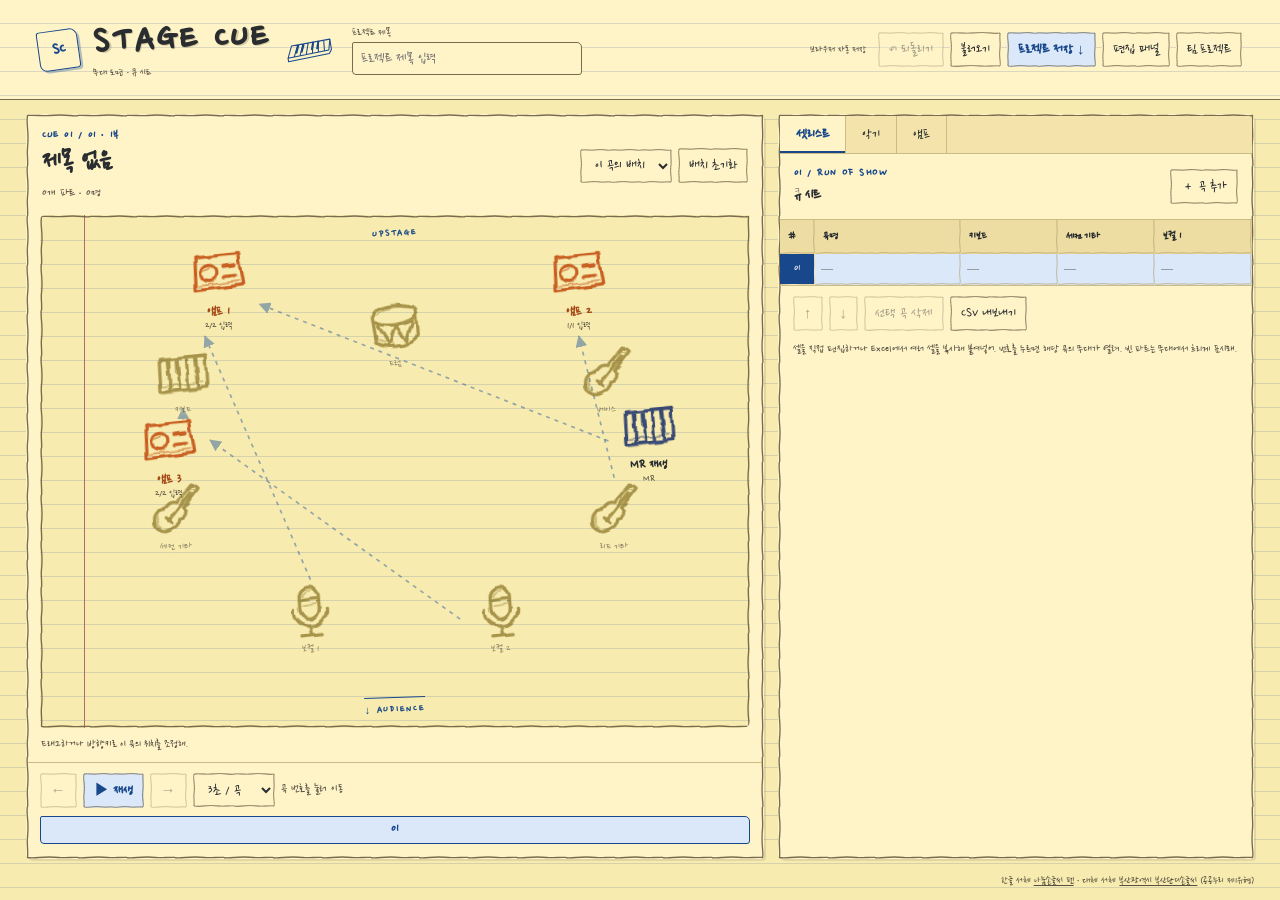
==== stage-cue/index.html @ 95360ff8 "Publish Stage Cue team editor" ====
<!doctype html>
<html lang="ko"><meta charset="utf-8"><meta name="viewport" content="width=device-width,initial-scale=1"><title>Stage Cue — 밴드 무대 플래너</title>
<link rel="stylesheet" href="https://fonts.googleapis.com/css2?family=Nanum+Pen+Script&amp;display=swap">
<style>
@font-face{
 font-family:"BusanDandiHandwriting";
 src:url("https://cdn.jsdelivr.net/gh/Project-Noonnu/2610132210@font-342/font-342/%EB%B6%80%EC%82%B0%EB%8B%A8%EB%94%94%EC%86%90%EA%B8%80%EC%94%A8.woff2") format("woff2");
 font-weight:400;
 font-display:swap;
 unicode-range:U+1100-11FF,U+3130-318F,U+A960-A97F,U+AC00-D7FF,U+FFA0-FFDC;
}
:root{
 color-scheme:light;
 --paper:#f8ebaf;--panel:#fff3c8;--ink:#292d30;--muted:#555142;
 --rule:#c9bc86;--pencil:#786c4e;--signal:#18488b;--wash:#dbe8f9;
 --margin:#b66c65;--wire:#285b9e;
 --hand:"Ink Free","Segoe Print","Nanum Pen Script","BusanDandiHandwriting","Gungsuh","궁서",cursive;
 --ruled:repeating-linear-gradient(transparent 0 23px,#617b9b3b 23px 24px);
}
*{box-sizing:border-box}
body{margin:0;background:var(--ruled),var(--paper);color:var(--ink);font:15px/1.4 var(--hand)}
button,input,select{font:inherit;color:inherit}
button,select{cursor:pointer;border:1px solid var(--pencil);border-radius:2px 5px 3px 4px;background:var(--panel);padding:6px 10px;min-height:34px}
button:hover,select:hover{border-color:var(--signal);background:var(--wash)}
button:focus-visible,input:focus-visible,select:focus-visible{outline:2px solid var(--signal);outline-offset:-2px}
button:disabled{opacity:.4;cursor:default}
small,.muted{color:var(--muted)}
h1,h2,p{margin:0}
header{display:flex;justify-content:space-between;align-items:center;gap:14px;flex-wrap:wrap;padding:19px clamp(12px,3vw,42px);background:var(--ruled),var(--panel);border-bottom:1px solid var(--pencil)}
.header-title{display:flex;align-items:center;flex-wrap:wrap;gap:10px 18px}
.brand{display:flex;align-items:center;gap:14px}
.project-title{display:grid;gap:2px;max-width:100%;font-size:11px;color:var(--muted)}
.project-title input{width:min(230px,78vw);padding:5px 8px;border:1px solid var(--pencil);border-radius:2px 5px 3px 4px;background:var(--panel);color:var(--ink);font-size:15px}
.logo{display:grid;place-items:center;width:41px;height:40px;color:var(--signal);font:700 18px var(--hand);border:1px solid currentColor;border-radius:3px 8px 4px 7px;box-shadow:2px 2px 0 #245ba358;transform:rotate(-8deg)}
.brand strong{
 display:block;font:700 clamp(24px,3.2vw,42px)/1.05 var(--hand);letter-spacing:.07em;
 color:var(--ink);text-shadow:1px 1px #786c4e4d;transform:rotate(-2deg);
}
.brand:after{
 content:'';width:49px;height:23px;flex:none;transform:rotate(-9deg);
 background:no-repeat center / contain url("data:image/svg+xml,%3Csvg xmlns='http://www.w3.org/2000/svg' viewBox='0 0 55 26'%3E%3Cpath d='M2 19L49 17 52 5 8 6Z M2 19v4l47-2 3-4V5 M9 19L15 6 M16 18L21 6 M23 18L27 6 M30 18L33 5 M37 17L39 5 M44 17L45 5' fill='none' stroke='%2318488b' stroke-width='1.2' stroke-linejoin='round'/%3E%3Cpath d='m16 6-4 9m10-9-4 9m15-10-3 9m9-9-3 9' stroke='%2318488b' stroke-width='2.2'/%3E%3C/svg%3E");
}
.brand small{display:block;margin-top:3px;font-size:11px}
.tools,.sheetfoot{display:flex;align-items:center;gap:6px;flex-wrap:wrap}
#save{font-size:11px;margin-right:6px}
#exportProject,.accent{background:var(--wash);border-color:var(--signal);color:var(--signal);font-weight:700}
#exportProject:hover,.accent:hover{background:#cbdff7}
.shell{display:grid;grid-template-columns:minmax(0,1.55fr) minmax(340px,1fr);gap:14px;margin:auto;max-width:1800px;padding:14px clamp(10px,2vw,28px)}
.shell.wide{grid-template-columns:minmax(0,1fr)}
.panel{background:var(--panel);border:1px solid var(--pencil);border-radius:3px 6px 4px 5px;box-shadow:2px 2px 0 #39313d1c;min-width:0;overflow:hidden}
.head{display:flex;align-items:center;justify-content:space-between;gap:8px;flex-wrap:wrap;padding:12px 14px}
.eyebrow{font:700 12px var(--hand);letter-spacing:.12em;color:var(--signal)}
h1{font-size:clamp(19px,2.1vw,29px);line-height:1.2;margin:3px 0;overflow-wrap:anywhere}
h2{font-size:16px;margin-top:3px}
.stage{
 height:clamp(390px,57vh,680px);position:relative;margin:0 12px;
 border:1px solid var(--pencil);border-radius:5px 3px 7px 4px;overflow:hidden;
 background:linear-gradient(90deg,transparent 0 6%,var(--margin) 6% calc(6% + 1px),transparent calc(6% + 1px)),var(--ruled),var(--paper);
}
.stage:before,.stage:after{position:absolute;left:50%;transform:translateX(-50%) rotate(-2deg);font:700 11px var(--hand);letter-spacing:.16em;color:var(--signal);pointer-events:none}
.stage:before{content:'UPSTAGE';top:10px}
.stage:after{content:'↓  AUDIENCE';bottom:9px;padding-top:5px;border-top:1px solid var(--signal)}
.station{position:absolute;transform:translate(-50%,-50%);touch-action:none;cursor:grab;display:flex;flex-direction:column;align-items:center;justify-content:center;gap:3px;text-align:center;width:82px;min-height:96px;background:transparent;color:var(--ink);border:0;padding:3px;text-shadow:0 0 4px var(--paper),0 0 3px var(--paper)}
.station:hover{background:transparent;color:var(--signal)}.station:focus-visible{outline:2px dashed var(--role);outline-offset:1px}
.station.instrument{min-height:0}
.name-slip{
 background:#fffef9;color:var(--person,var(--ink));font-weight:700;line-height:1.15;
 min-height:26px;padding:6px 11px;max-width:112px;overflow-wrap:anywhere;
 border:2px solid transparent;
 border-image:url("data:image/svg+xml,%3Csvg xmlns='http://www.w3.org/2000/svg' width='80' height='48' viewBox='0 0 80 48'%3E%3Cpath d='M3 4 Q12 2 20 4 T38 3 Q48 5 57 3 T77 5 Q75 13 77 21 T76 33 Q78 39 75 44 Q63 42 53 44 T34 43 Q25 45 16 43 T3 44 Q5 35 3 27 T4 15 Q2 9 3 4Z' fill='%23fffef9' stroke='%2382765c' stroke-width='1.4'/%3E%3C/svg%3E") 8 / 2px round;
 filter:drop-shadow(1px 2px 1px #6f624b26);
}
.stage-name{position:absolute;z-index:2;transform:translate(-50%,-50%);touch-action:none;cursor:grab}
.stage-name:hover{background:#fff}
.waiting-names{position:absolute;z-index:3;top:24px;bottom:24px;left:calc(6% + 4px);display:flex;flex-direction:column;align-items:flex-start;justify-content:center;gap:4px;pointer-events:none}
.waiting-names .name-slip{opacity:1}
.station:active{cursor:grabbing;z-index:5}
.station.inactive{opacity:.62}
.station svg{color:var(--person,var(--role));fill:none;stroke:currentColor;stroke-width:1.35;stroke-linecap:round;stroke-linejoin:round;transform:rotate(-5deg)}
.station.instrument.unassigned{--role:#76600f}
.station.instrument.assigned{--role:var(--person)}
.station.amp{--role:#c76124}
.station.link-selected{outline:2px dashed #c76124;outline-offset:3px}
.station.amp .amp-title{color:#a64a18}
.station.amp .bt{color:#315f9d}
.station>svg{width:58px;height:58px;flex:none}
.station svg .pencil-mark{stroke-width:.72;opacity:.55}
.station b,.station small{display:block;overflow-wrap:anywhere}
.station b{font-size:14px;line-height:1.15;color:var(--person,var(--ink))}
.station small{font-size:11px;color:var(--muted);margin-top:0;line-height:1.1}
.station .amp-title{color:var(--signal)}
.station .bt{display:inline-block;width:13px;height:13px;color:var(--signal);vertical-align:middle;margin-left:3px;transform:none;filter:none}
.wires{position:absolute;inset:0;width:100%;height:100%;pointer-events:none}
.note{padding:8px 13px;color:var(--muted);font-size:12px;min-height:34px}
.transport{border-top:1px solid var(--rule);padding:10px 12px}
.transport .tools{margin-bottom:8px}
.rail{display:grid;grid-auto-flow:column;grid-auto-columns:minmax(31px,1fr);gap:2px;overflow:auto;padding-bottom:3px}
.rail button{padding:4px 2px;font:700 13px var(--hand);min-height:28px}
.rail .act2{border-top:2px solid var(--signal)}
.rail .current{background:var(--wash);border-color:var(--signal);color:var(--signal);font-weight:800}
.sidetabs{display:flex;background:#f4e4ab;border-bottom:1px solid var(--rule)}
.sidetabs button{border:0;border-right:1px solid var(--rule);border-radius:0;background:transparent;padding:8px 16px}
.sidetabs button[aria-pressed=true]{background:var(--panel);box-shadow:inset 0 -2px var(--signal);color:var(--signal);font-weight:700}
.sheet{overflow:auto;max-height:60vh;border-block:1px solid var(--rule)}
.sheet table{border-collapse:separate;border-spacing:0;min-width:100%;font-size:12px}
td,th{border-right:1px solid var(--rule);border-bottom:1px solid var(--rule);padding:0;background:var(--panel);white-space:nowrap}
tbody tr:nth-child(even) td{background:#faedbb}
th{position:sticky;top:0;z-index:2;padding:8px;background:#eddda2;text-align:left}
th:first-child,td:first-child{position:sticky;left:0;z-index:1}
th:first-child{z-index:3}
td:first-child button{border:0;border-radius:0;background:#efdfa6;width:34px;padding:5px;min-height:30px}
tbody tr.selected td{background:var(--wash)}
.selected td:first-child button{background:var(--signal);color:white}
td input{width:96px;background:transparent;border:0;padding:6px}
td input.performer{color:var(--person);font-weight:650}
td input::placeholder{color:#74746a}
td:nth-child(2) input{width:145px}
td:nth-last-child(2) input{width:180px}
td:last-child input{width:48px}
.sheetfoot{padding:10px 13px}
.sheethelp{padding:0 13px 12px;font-size:12px}
.amp-list{display:grid;max-height:65vh;overflow:auto;border-top:1px solid var(--rule)}
.amp-list>p{padding:12px}
.amp-editor{border-bottom:1px solid var(--rule);padding:11px 13px;display:grid;gap:8px}
.amp-fields{display:flex;gap:8px;flex-wrap:wrap;align-items:center}
.amp-fields label,.amp-ports label{display:flex;align-items:center;gap:5px;font-size:12px}
.amp-fields input:not([type=checkbox]){background:var(--panel);border:1px solid var(--rule);padding:5px;width:112px}
.amp-fields input[type=number]{width:52px}
.amp-ports{display:grid;grid-template-columns:repeat(auto-fit,minmax(136px,1fr));gap:6px}
.amp-ports select{min-width:0;flex:1;padding:4px}
.hide,[hidden]{display:none!important}
@media(max-width:850px){.shell{grid-template-columns:1fr}.stage{height:420px}.sheet{max-height:440px}}
@media(max-width:420px){.stage{margin:0 5px}.station{width:64px;min-height:78px;gap:2px;padding:2px}.station>svg{width:46px;height:46px}.station b{font-size:12px}.station small{font-size:10px}}
/* Ink outlines for the layout. Notebook rules are drawn by the paper background. */
:root{
 --sketch-frame:url("data:image/svg+xml,%3Csvg xmlns='http://www.w3.org/2000/svg' width='72' height='72' viewBox='0 0 72 72'%3E%3Cpath d='M2 2 C14 1 21 3 31 2 S48 1 57 2 S66 2.6 70 2 C69 15 71 23 70 33 S69 48 70 58 S70.7 66 70 70 C60 69 52 71 43 70 S27 69 17 70 S6 70.7 2 70 C3 60 1 53 2 44 S3 28 2 18 S1.3 7 2 2Z' fill='none' stroke='%23786c4e' stroke-width='1.8' stroke-linejoin='round'/%3E%3C/svg%3E");
 --sketch-cell:url("data:image/svg+xml,%3Csvg xmlns='http://www.w3.org/2000/svg' width='72' height='72' viewBox='0 0 72 72'%3E%3Cpath d='M2 2 C14 1 21 3 31 2 S48 1 57 2 S66 2.6 70 2 C69 15 71 23 70 33 S69 48 70 58 S70.7 66 70 70 C60 69 52 71 43 70 S27 69 17 70 S6 70.7 2 70 C3 60 1 53 2 44 S3 28 2 18 S1.3 7 2 2Z' fill='none' stroke='%23b4a472' stroke-width='1.5' stroke-linejoin='round'/%3E%3C/svg%3E");
}
.panel,.stage{
 border-width:2px;
 border-image:var(--sketch-frame) 4 / 3px round;
}
.tools button,.tools select,.sheetfoot button,.head>button,.rail button{
 border-image:var(--sketch-frame) 4 / 2px round;
}
.rail .current,.rail .act2,.tools button:hover,.tools select:hover,
.sheetfoot button:hover,.head>button:hover,.rail button:hover{border-image:none}
td,th{
 border-image:var(--sketch-cell) 4 / 0 2px 2px 0 round;
}
.amp-editor{
 border-image:var(--sketch-cell) 4 / 0 0 2px 0 round;
}
.font-credit{max-width:1800px;margin:auto;padding:0 clamp(10px,2vw,28px) 12px;text-align:right;font-size:11px;color:var(--muted)}
.font-credit a{color:inherit}
.team-dialog{width:min(440px,calc(100% - 32px));padding:22px;background:var(--paper,#fff4ca);color:inherit;border:1px solid currentColor;border-radius:10px}
.team-dialog::backdrop{background:#19244080}
.team-dialog h2{margin:0 0 8px}
.team-dialog label{display:grid;gap:5px;margin:12px 0}
.team-dialog input{padding:6px 8px;font:inherit}
.team-dialog .tools{flex-wrap:wrap}
.team-dialog [role=status]{min-height:1.5em}
</style>
<header><div class="header-title"><div class="brand"><span class="logo" aria-hidden="true">SC</span><div><strong>STAGE CUE</strong><small>무대 도면 · 큐 시트</small></div></div><label class="project-title">프로젝트 제목<input id="projectTitle" type="text" maxlength="100" placeholder="프로젝트 제목 입력"></label></div><div class="tools"><small id="save" role="status"></small><button id="undo" disabled title="Ctrl+Z">↶ 되돌리기</button><button id="importProject">불러오기</button><button id="exportProject">프로젝트 저장 ↓</button><input id="projectFile" type="file" accept=".json,application/json" hidden><button id="toggle" aria-expanded="true">편집 패널</button></div></header>
<svg width="0" height="0" style="position:absolute" aria-hidden="true" focusable="false">
 <defs>
  <filter id="pencil-curve" filterUnits="userSpaceOnUse" x="-2" y="-2" width="28" height="28">
   <feTurbulence type="fractalNoise" baseFrequency=".16 .21" numOctaves="1" seed="19" result="pencil-grain"/>
   <feDisplacementMap in="SourceGraphic" in2="pencil-grain" scale="2.4" xChannelSelector="R" yChannelSelector="G"/>
  </filter>
 </defs>
</svg>
<main class="shell" id="shell">
<section class="panel"><div class="head"><div><div class="eyebrow" id="cue"></div><h1 id="song"></h1><small id="summary"></small></div><div class="tools"><select id="scope" aria-label="배치 적용 범위"><option value="song">이 곡의 배치</option><option value="base">기본 배치</option></select><button id="reset">배치 초기화</button></div></div><div class="stage" id="stage" aria-label="무대 배치"></div><p class="note" id="note"></p><div class="transport"><div class="tools"><button id="prev" aria-label="이전 곡">←</button><button id="play" class="accent">▶ 재생</button><button id="next" aria-label="다음 곡">→</button><select id="speed" aria-label="곡당 재생 시간"><option value="1500">1.5초 / 곡</option><option value="3000" selected>3초 / 곡</option><option value="6000">6초 / 곡</option></select><small>곡 번호를 눌러 이동</small></div><nav class="rail" id="rail" aria-label="곡 타임라인"></nav></div></section>
<aside class="panel" id="side"><div class="sidetabs" aria-label="편집 탭"><button id="setTab" aria-pressed="true">셋리스트</button><button id="instrumentTab" aria-pressed="false">악기</button><button id="ampTab" aria-pressed="false">앰프</button></div><div id="setEditor"><div class="head"><div><div class="eyebrow">01 / RUN OF SHOW</div><h2>큐 시트</h2></div><button id="add">＋ 곡 추가</button></div><div class="sheet" id="sheet"><table><thead id="columns"></thead><tbody id="rows"></tbody></table></div><div class="sheetfoot"><button id="up" aria-label="선택 곡 위로">↑</button><button id="down" aria-label="선택 곡 아래로">↓</button><button id="remove">선택 곡 삭제</button><button id="csv">CSV 내보내기</button></div><p class="sheethelp muted">셀을 직접 편집하거나 Excel에서 여러 셀을 복사해 붙여넣어. 번호를 누르면 해당 곡의 무대가 열려. 빈 파트는 무대에서 흐리게 표시돼.</p></div><section id="instrumentEditor" class="hide"><div class="head"><div><div class="eyebrow">03 / STAGE INSTRUMENTS</div><h2>무대 악기</h2></div><button id="addInstrument">＋ 악기 추가</button></div><p class="sheethelp muted">모든 곡에서 쓰는 악기와 보컬 포지션을 관리해. 곡별 담당자는 큐 시트에서 정해.</p><div class="amp-list" id="instruments"></div></section><section id="ampEditor" class="hide"><div class="head"><div><div class="eyebrow">02 / SIGNAL ROUTING</div><h2>앰프 패치</h2></div><button id="addAmp">＋ 앰프 추가</button></div><p class="sheethelp muted">입력마다 소스를 골라 연결해. 배선은 모든 곡에 공통 적용돼. 현재 곡에서 비어 있는 파트의 연결은 점선으로 표시돼.</p><div class="amp-list" id="amps"></div></section></aside>
</main>
<footer class="font-credit">한글 서체 <a href="https://fonts.google.com/specimen/Nanum+Pen+Script">나눔손글씨 펜</a> · 대체 서체 <a href="https://www.busan.go.kr/bhbusan">부산광역시 부산단디손글씨</a> (공공누리 제1유형)</footer>
<dialog id="teamDialog" class="team-dialog" aria-labelledby="teamTitle">
 <h2 id="teamTitle">팀 프로젝트</h2>
 <form id="teamJoin">
  <label>저장 기록에 남길 이름<input id="teamName" autocomplete="nickname" maxlength="40" required></label>
  <div class="tools"><button type="submit">공유 프로젝트 열기</button></div>
 </form>
 <p id="teamIdentity" hidden></p>
 <div class="tools">
  <button id="teamSave" hidden>팀에 저장</button>
  <button id="teamReload" hidden>최신 버전 불러오기</button>
  <button id="teamLocal" hidden>로컬 프로젝트로 돌아가기</button>
  <button id="teamClose">닫기</button>
 </div>
 <p id="teamStatus" role="status"></p>
</dialog>
<script>
let teamStorage = null;
const headers=['곡명','키보드','세컨 기타','보컬 1','MR','드럼','베이스','보컬 2','리드 기타','음향','기타사항','부'];
const initial=[[]];
const roles=[
[5,50,23,'#594239','drum'],[1,20,32,'#394a73','keys'],[6,80,32,'#4f5967','guitar'],
[2,19,59,'#386054','guitar'],[8,81,59,'#386054','guitar'],[3,38,79,'#84465f','mic'],[7,65,79,'#84465f','mic']
];
const icons={
 drum:'<path d="M3 8C2 2 21 2 21 7c.2 5-18 6-18 1Zm0 0 .7 9c.1 4 15.8 4.7 17.2-.5L21 7M5 11l4 8 3.2-7.6 4.1 7 3-8"/><path class="pencil-mark" d="M5 6.5c2-2.4 10-3.4 14-1M5 17c2.4 1.5 4.1 1.6 5.8 1.8"/>',
 keys:'<path d="M2.6 6.3 21.7 6l-.3 12.9-19.2.5ZM6.5 6.4 6 19m4-12.7.1 12.8m3.8-12.8-.2 12.8m4-12.9.3 12.9M5.9 7.2l.1 5.2m3.6-5.3-.1 5.4m7.8-5.5.2 5.1"/><path class="pencil-mark" d="m3.4 17.1 16.4-.4m-16.6 3.4 15.8-.4"/>',
 guitar:'<path d="m12.8 9.2 6.7-6.7 2 1.9-6.3 7.1c2.3 2.3.7 4.2-2 4.4-1 4.1-5.7 6.4-8.8 3.8-3-2.8-1.8-7.6 2.2-8.2 1.7-.2 2.5-3.6 6.2-2.3Z M8.1 16.8 18.3 6.1m-11 9.4 2.1 2"/><path class="pencil-mark" d="M4.4 14.1c-1.1 1.5-.6 4.1 1 5.1M18.7 4l1.6 1.4"/>',
 mic:'<path d="M8 6.1C8.1.7 15.8.4 16 6l-.1 5c-.1 5.4-7.8 5.7-8 0ZM5.2 10.9c-.8 4.2 2.6 7.1 6.5 7.2 4.2.1 7.5-3.2 7.2-7.3M11.9 18.3l.3 3.4m-4 .1 8-.2M8.4 7.2l7-.3"/><path class="pencil-mark" d="M9.3 5.6c.5-1.4 1.6-2.3 3.4-2.2m-3.2 6.2 5.3-.4"/>'
};
const instrumentTypes={keys:'키보드',guitar:'기타 / 베이스',drum:'드럼',mic:'보컬 / 마이크'};
const defaultInstruments=roles.map(([id,x,y,color,icon])=>({id,name:headers[id],icon,home:[x,y]}));
const defaults=Object.fromEntries(roles.map(([col,x,y])=>[col,[x,y]]));
const key='stage-cue-v1';
let data={songs:initial.map((row,i)=>({cells:headers.map((_,j)=>j===11?(i<10?'1':'2'):row[j]||''),positions:{}})),base:structuredClone(defaults),index:0};
try{const stored=JSON.parse(localStorage.getItem(key));if(stored?.songs?.length&&stored.base)data=stored}catch{}
data.instruments??=structuredClone(defaultInstruments);
let timer=0;
let selectedInstrumentId=null;
let undoStack=[];
let previousSnapshot=JSON.stringify(data);
let pendingSnapshot=null;
let pendingUndoTimer=0;
let historyReady=false;
const $=id=>document.getElementById(id);
const pad=n=>String(n).padStart(2,'0');
const current=()=>data.songs[data.index];
function save(){
 data.scope=$('scope').value;data.speed=$('speed').value;
 const snapshot=JSON.stringify(data);
 if(historyReady&&snapshot!==previousSnapshot){
  if(pendingSnapshot===null)pendingSnapshot=previousSnapshot;
  clearTimeout(pendingUndoTimer);
  pendingUndoTimer=setTimeout(commitUndoStep,350);
  previousSnapshot=snapshot;
 }
 try{
  if(teamStorage)teamStorage(data);
  else{localStorage.setItem(key,snapshot);$('save').textContent='브라우저 자동 저장'}
 }
 catch{$('save').textContent='저장 공간을 사용할 수 없음'}
}
function commitUndoStep(){
 if(pendingSnapshot===null)return;
 undoStack.push(pendingSnapshot);
 if(undoStack.length>80)undoStack.shift();
 pendingSnapshot=null;
 $('undo').disabled=false;
}
function undo(){
 if(pendingSnapshot!==null){clearTimeout(pendingUndoTimer);commitUndoStep()}
 if(!undoStack.length)return;
 const snapshot=undoStack.pop();
 historyReady=false;pendingSnapshot=null;clearTimeout(pendingUndoTimer);
 data=JSON.parse(snapshot);applyView();drawInstruments();drawAmps();drawRows();go(data.index);
 previousSnapshot=JSON.stringify(data);historyReady=true;
 $('undo').disabled=undoStack.length===0;
}
$('undo').onclick=undo;
document.addEventListener('keydown',event=>{
 if(!(event.ctrlKey||event.metaKey)||event.key.toLowerCase()!=='z'||event.shiftKey)return;
 if(event.target.matches('input,textarea,[contenteditable="true"]'))return;
 event.preventDefault();undo();
});
function make(tag,text){const node=document.createElement(tag);if(text!==undefined)node.textContent=text;return node}
function title(i){return data.songs[i].cells[0]||'제목 없음'}
function position(col){
 return ($('scope').value==='song'&&current().positions[col])||data.base[col]||
  data.amps.find(amp=>amp.id===col)?.home||data.instruments.find(instrument=>instrument.id===col)?.home||[86,44];
}
function assignment(song,column){
 return typeof column==='number'?song.cells[column]:song.assignments?.[column]??'';
}
function setAssignment(song,column,value){
 if(typeof column==='number')song.cells[column]=value;
 else (song.assignments??={})[column]=value;
}
function columnName(column){
 return data.instruments.find(instrument=>instrument.id===column)?.name??headers[column];
}
function sheetColumns(){
 const active=new Set(data.instruments.map(instrument=>instrument.id));
 const existing=headers.map((_,column)=>column).filter(column=>!roles.some(([id])=>id===column)||active.has(column));
 const custom=data.instruments.filter(instrument=>typeof instrument.id==='string').map(instrument=>instrument.id);
 existing.splice(existing.indexOf(9),0,...custom);
 return existing;
}
function patchSources(instruments){
 return [4,...instruments.map(instrument=>instrument.id)];
}
const performerColumns=[...roles.map(([column])=>column),9];
function performerName(value){
 return (value||'').normalize('NFC').trim().replace(/\s*(?:\([^()]*\)|（[^（）]*）)\s*$/,'').trim();
}
const originalPerformers=[...new Set(initial.flatMap(row=>performerColumns.map(column=>performerName(row[column]))).filter(Boolean))];
function performerColor(name){
 const index=originalPerformers.indexOf(name);
 if(index>=0){
  const hue=(index*137.508+213)%360;
  return 'hsl('+hue+' 68% '+(index%2===0?30:37)+'%)';
 }
 let hash=2166136261;
 for(const char of name)hash=Math.imul(hash^char.codePointAt(0),16777619);
 return 'hsl('+((hash>>>0)%360)+' 65% 32%)';
}
function colorPerformer(element,value){
 const name=performerName(value);
 if(name){
  element.style.setProperty('--person',performerColor(name));
  element.classList.add('performer');
 }else{
  element.style.removeProperty('--person');
  element.classList.remove('performer');
 }
}
function drawStage(){
 const song=current(),cells=song.cells;
 $('cue').textContent='CUE '+pad(data.index+1)+' / '+pad(data.songs.length)+(cells[11]?'  ·  '+cells[11]+'부':'');
 $('song').textContent=title(data.index);
 const names=data.instruments.map(({id})=>performerName(assignment(song,id))).filter(Boolean);
 $('summary').textContent=names.length+'개 파트 · '+new Set(names).size+'명'+(cells[4]?' · MR '+cells[4]:'')+(cells[9]?' · 음향 '+cells[9]:'');
 $('note').textContent=[cells[10],$('scope').value==='base'?'기본 위치는 곡별 위치가 없는 곡에 적용돼.':'드래그하거나 방향키로 이 곡의 위치를 조정해.'].filter(Boolean).join(' · ');
 const slips=[];
 const shown=data.instruments.map(({id,icon})=>[id,0,0,roles.find(([column])=>column===id)?.[3]??'var(--signal)',icon]);
 if(data.amps.some(amp=>amp.inputs.includes(4)))shown.push([4,0,0,'#394a73','keys']);
 for(const amp of data.amps)shown.push([amp.id,0,0,'var(--signal)','amp']);
 $('stage').replaceChildren(wireLayer(),...shown.map(([col,,,color,icon])=>{
  const amp=icon==='amp'?data.amps.find(item=>item.id===col):null;
  const assigned=amp?'':assignment(song,col);
  const instrument=!amp&&col!==4;
  const assignedName=performerName(assigned);
  const card=make('button');card.dataset.station=String(col);card.className='station'+(amp?' amp':instrument?(assignedName?' instrument assigned':' instrument unassigned inactive'):'');
  card.style.setProperty('--role',amp?'#c76124':instrument?(assignedName?performerColor(assignedName):'#76600f'):color);
  if(instrument&&assignedName)colorPerformer(card,assigned);
  const label=make('span');
  const name=amp?(amp.name||'앰프'):(col===4?'MR 재생':assigned||'미배정');
  const detail=amp?amp.inputs.filter(Boolean).length+'/'+amp.inputs.length+' 입력':columnName(col);
  const heading=make('b',name);
  if(amp){heading.className='amp-title';if(amp.bt)heading.insertAdjacentHTML('beforeend',btIcon)}
  label.append(heading,make('small',detail));card.setAttribute('aria-label',name+' '+detail+(amp?.bt?' 블루투스':''));
  card.innerHTML='<svg viewBox="0 0 24 24" aria-hidden="true"><g filter="url(#pencil-curve)">'+(amp?ampIcon:icons[icon])+'</g></svg>';
  if(instrument)card.append(make('small',detail));
  else card.append(label);
  card.onclick=()=>{
   if(instrument){
    selectedInstrumentId=selectedInstrumentId===col?null:col;
    drawStage();
    return;
   }
   if(!amp||selectedInstrumentId===null)return;
   const existingInput=amp.inputs.indexOf(selectedInstrumentId);
   if(existingInput>=0)amp.inputs[existingInput]=null;
   else{
    const emptyInput=amp.inputs.indexOf(null);
    const inputIndex=emptyInput<0?amp.inputs.length:emptyInput;
    amp.inputs[inputIndex]=selectedInstrumentId;
   }
   selectedInstrumentId=null;
   save();
   drawAmps();
   drawStage();
  };
  if(instrument&&selectedInstrumentId===col)card.classList.add('link-selected');
  const slip=instrument&&performerName(assigned)?make('button',assigned):null;
  if(slip){
   slip.className='name-slip stage-name';
   slip.dataset.column=String(col);
   slip.dataset.name=performerName(assigned);
   slip.setAttribute('aria-label',assigned+' 이름표 · '+detail);
   colorPerformer(slip,assigned);
   slips.push({slip,card,col});
  }
  const paint=([x,y])=>{card.style.left=x+'%';card.style.top=y+'%'};
  const commit=(x,y)=>{
   const stage=$('stage'),marginX=50*card.offsetWidth/stage.clientWidth+1,marginY=50*card.offsetHeight/stage.clientHeight+1;
   const next=[Math.min(100-marginX,Math.max(marginX,x)),Math.min(100-marginY,Math.max(marginY,y))];
   ($('scope').value==='song'?song.positions:data.base)[col]=next;paint(next);
   if(slip)paintNameSlip(slip,card,col);
   drawWires();save();
  };
  paint(position(col));
  let drag;
  card.onpointerdown=e=>{if(e.button!==0)return;pause();drag={id:e.pointerId,x:e.clientX,y:e.clientY,start:position(col)};card.setPointerCapture(e.pointerId)};
  card.onpointermove=e=>{if(drag?.id!==e.pointerId)return;const box=$('stage').getBoundingClientRect();if(Math.hypot(e.clientX-drag.x,e.clientY-drag.y)>2||drag.moved){drag.moved=true;commit(drag.start[0]+(e.clientX-drag.x)/box.width*100,drag.start[1]+(e.clientY-drag.y)/box.height*100)}};
  card.onlostpointercapture=()=>{drag=null};
  card.onkeydown=e=>{const move={ArrowLeft:[-1,0],ArrowRight:[1,0],ArrowUp:[0,-1],ArrowDown:[0,1]}[e.key];if(!move)return;e.preventDefault();pause();const [x,y]=position(col);const step=e.shiftKey?5:1;commit(x+move[0]*step,y+move[1]*step)};
  return card;
 }));
 for(const {slip,card,col} of slips){
  $('stage').append(slip);
  paintNameSlip(slip,card,col);
  bindNameSlip(slip,card,col);
 }
 drawWires();
 drawWaiting();
}
function selection(){
 [...$('rows').rows].forEach((row,i)=>row.classList.toggle('selected',i===data.index));
 [...$('rail').children].forEach((button,i)=>{button.classList.toggle('current',i===data.index);if(i===data.index)button.setAttribute('aria-current','step');else button.removeAttribute('aria-current')});
 $('prev').disabled=$('up').disabled=data.index===0;$('next').disabled=$('down').disabled=data.index===data.songs.length-1;$('remove').disabled=data.songs.length===1;
}
function savedNamePosition(column){
 const songPosition=current().namePositions?.[column];
 return $('scope').value==='song'&&songPosition!==undefined?songPosition:data.namePositions?.[column];
}
function snapPoint(card,slip,column){
 const stage=$('stage'),[x,y]=position(column);
 return [stage.clientWidth*x/100,Math.min(stage.clientHeight-slip.offsetHeight/2-2,
  stage.clientHeight*y/100+card.offsetHeight/2+slip.offsetHeight/2+3)];
}
function paintNameSlip(slip,card,column){
 const saved=savedNamePosition(column);
 if(saved){
  slip.style.left=saved[0]+'%';
  slip.style.top=saved[1]+'%';
 }else{
  const [x,y]=position(column);
  slip.style.left=x+'%';
  slip.style.top='min(calc('+y+'% + '+(card.offsetHeight/2+slip.offsetHeight/2+3)+'px), calc(100% - '+(slip.offsetHeight/2+2)+'px))';
 }
}
function bindNameSlip(slip,card,column){
 const stage=$('stage');
 let drag;
 const moveTo=(x,y,snap)=>{
  const [anchorX,anchorY]=snapPoint(card,slip,column);
  const marginX=slip.offsetWidth/2+2,marginY=slip.offsetHeight/2+2;
  const owner=$('scope').value==='song'?current():data;
  (owner.namePositions??={})[column]=snap&&Math.hypot(x-anchorX,y-anchorY)<=32?null:[
   100*Math.max(marginX,Math.min(stage.clientWidth-marginX,x))/stage.clientWidth,
   100*Math.max(marginY,Math.min(stage.clientHeight-marginY,y))/stage.clientHeight
  ];
  paintNameSlip(slip,card,column);
 };
 slip.onpointerdown=event=>{
  if(event.button!==0)return;
  pause();
  for(const animation of slip.getAnimations())animation.cancel();
  drag={id:event.pointerId,x:event.clientX,y:event.clientY,left:slip.offsetLeft,top:slip.offsetTop};
  slip.setPointerCapture(event.pointerId);
 };
 slip.onpointermove=event=>{
  if(drag?.id!==event.pointerId)return;
  const dx=event.clientX-drag.x,dy=event.clientY-drag.y;
  if(!drag.moved&&Math.hypot(dx,dy)<3)return;
  drag.moved=true;
  drag.lastX=event.clientX;drag.lastY=event.clientY;
  moveTo(drag.left+dx,drag.top+dy,false);
 };
 slip.onlostpointercapture=()=>{
  if(drag?.moved){
   const target=document.elementFromPoint(drag.lastX,drag.lastY)?.closest('.station.instrument');
   const nextColumn=data.instruments.find(item=>String(item.id)===target?.dataset.station)?.id;
   if(nextColumn!==undefined&&nextColumn!==column){
    const name=slip.textContent;
    if(performerName(assignment(current(),column))===performerName(name))setAssignment(current(),column,'');
    setAssignment(current(),nextColumn,name);
    if(current().namePositions)delete current().namePositions[column];
    (current().namePositions??={})[nextColumn]=null;
    drawRows();drawStage();save();drag=null;return;
   }
   moveTo(slip.offsetLeft,slip.offsetTop,true);save();
  }
  drag=null;
 };
 slip.onkeydown=event=>{
  const direction={ArrowLeft:[-1,0],ArrowRight:[1,0],ArrowUp:[0,-1],ArrowDown:[0,1]}[event.key];
  if(!direction&&event.key!=='Enter')return;
  event.preventDefault();
  pause();
  if(direction){
   const step=event.shiftKey?15:5;
   moveTo(slip.offsetLeft+direction[0]*step,slip.offsetTop+direction[1]*step,false);
  }else{
   const [x,y]=snapPoint(card,slip,column);
   moveTo(x,y,true);
  }
  save();
 };
}
function drawWaiting(){
 const stage=$('stage');
 stage.querySelector('.waiting-names')?.remove();
 const next=data.songs[data.index+1];
 if(!timer||!next)return;
 const onStage=new Set(data.instruments.map(({id})=>performerName(assignment(current(),id))));
 const waiting=make('div');
 waiting.className='waiting-names';
 waiting.setAttribute('aria-label','다음 곡 대기');
 for(const {id} of data.instruments){
  const assigned=assignment(next,id),name=performerName(assigned);
  if(!name||onStage.has(name))continue;
  onStage.add(name);
  const slip=make('span',assigned);
  slip.className='name-slip';
  slip.dataset.name=name;
  colorPerformer(slip,assigned);
  waiting.append(slip);
 }
 if(waiting.childElementCount)stage.append(waiting);
}
function performerLocations(selector='.stage-name'){
 const stage=$('stage');
 const bounds=stage.getBoundingClientRect();
 return [...stage.querySelectorAll(selector)].map(card=>{
  const column=card.dataset.column;
  const box=card.getBoundingClientRect();
  return {
   card,column,name:card.dataset.name,
   x:box.left+box.width/2-bounds.left-stage.clientLeft,
   y:box.top+box.height/2-bounds.top-stage.clientTop
  };
 });
}
function animateMoves(previous,waiting){
 const next=performerLocations();
 const matches=[];
 for(const from of previous){
  for(const to of next){
   if(from.name!==to.name)continue;
   matches.push({from,to,distance:Math.hypot(from.x-to.x,from.y-to.y)});
  }
 }
 const differentPart=({from,to})=>Number(from.column!==to.column);
 matches.sort((a,b)=>differentPart(a)-differentPart(b)||a.distance-b.distance);
 const usedOrigins=new Set(),usedDestinations=new Set();
 const timing={duration:580,easing:'ease-in-out'};
 for(const {from,to,distance} of matches){
  if(usedOrigins.has(from)||usedDestinations.has(to))continue;
  usedOrigins.add(from);
  usedDestinations.add(to);
  if(distance<2)continue;
  to.card.animate([{translate:(from.x-to.x)+'px '+(from.y-to.y)+'px'},{translate:'0px 0px'}],timing);
 }
 const arrivals=next.filter(to=>to.name&&!usedDestinations.has(to));
 for(const to of arrivals){
  const from=waiting.get(to.name);
  if(!from)continue;
  to.card.animate([
   {translate:(from.x-to.x)+'px '+(from.y-to.y)+'px'},
   {translate:'0px 0px'}
  ],timing);
 }
}
function go(index,manual=true){
 if(manual)pause();
 const next=Math.min(data.songs.length-1,Math.max(0,index));
 const animate=!manual&&timer&&next!==data.index&&!matchMedia('(prefers-reduced-motion: reduce)').matches;
 const previous=animate?performerLocations():[];
 const waiting=new Map(animate?performerLocations('.waiting-names .name-slip').map(item=>[item.name,item]):[]);
 data.index=next;
 drawStage();
 if(animate)animateMoves(previous,waiting);
 selection();
 save();
 const rail=$('rail'),button=rail.children[data.index];
 const offset=button.offsetLeft-rail.children[0].offsetLeft;
 if(offset<rail.scrollLeft||offset+button.offsetWidth>rail.scrollLeft+rail.clientWidth)rail.scrollLeft=offset;
}
function pause(){clearInterval(timer);timer=0;drawWaiting();$('play').textContent='▶ 재생'}
function start(){if(data.songs.length===1)return;if(data.index===data.songs.length-1)go(0,false);$('play').textContent='Ⅱ 일시정지';timer=setInterval(()=>{go(data.index+1,false);if(data.index===data.songs.length-1)pause()},Number($('speed').value));drawWaiting()}
function drawRail(){$('rail').replaceChildren(...data.songs.map((song,i)=>{const b=make('button',pad(i+1));b.title=title(i);b.setAttribute('aria-label',(i+1)+'번 '+title(i));if(song.cells[11]==='2')b.className='act2';b.onclick=()=>go(i);return b}));selection()}
function drawRows(){
 const columns=sheetColumns();
 const headings=make('tr');
 headings.append(make('th','#'),...columns.map(column=>make('th',columnName(column))));
 $('columns').replaceChildren(headings);
 $('rows').replaceChildren(...data.songs.map((song,i)=>{
  const row=make('tr'),cell=make('td'),b=make('button',pad(i+1));b.onclick=()=>go(i);b.setAttribute('aria-label',(i+1)+'번 곡 보기');cell.append(b);row.append(cell);
  row.onclick=event=>{if(event.target.closest('input,button'))return;go(i)};
  columns.forEach((column,j)=>{
   const td=make('td'),input=make('input');
   input.value=assignment(song,column);input.placeholder='—';input.dataset.row=i;input.dataset.col=j;
   input.setAttribute('aria-label',(i+1)+'번 '+columnName(column));
   const isPerformer=performerColumns.includes(column)||typeof column==='string';
   if(isPerformer)colorPerformer(input,input.value);
   input.onfocus=()=>{pause();if(data.index!==i)go(i)};
   input.oninput=()=>{
    setAssignment(song,column,input.value);
    if(isPerformer)colorPerformer(input,input.value);
    save();
    if(column===0||column===11)drawRail();
    if(i!==data.index)go(i);else drawStage();
   };
   td.append(input);row.append(td);
  });
  return row;
 }));drawRail();
}
$('sheet').addEventListener('paste',e=>{
 const input=e.target;if(input.tagName!=='INPUT')return;
 const raw=e.clipboardData.getData('text/plain');if(!/[\t\n]/.test(raw))return;e.preventDefault();
 const rows=raw.replace(/\r\n?/g,'\n').replace(/\n$/,'').split('\n');const r=Number(input.dataset.row),c=Number(input.dataset.col);
 const columns=sheetColumns();
 rows.forEach((line,i)=>{
  const song=data.songs[r+i]||(data.songs[r+i]={cells:headers.map(()=>''),positions:{}});
  line.split('\t').slice(0,columns.length-c).forEach((value,j)=>setAssignment(song,columns[c+j],value));
 });
 drawRows();go(r);$('rows').rows[r].cells[c+1].firstChild.focus();
});
$('play').onclick=()=>timer?pause():start();$('speed').onchange=()=>{if(timer){pause();start()}save()};$('prev').onclick=()=>go(data.index-1);$('next').onclick=()=>go(data.index+1);
$('scope').onchange=()=>{pause();drawStage();save()};
$('reset').onclick=()=>{pause();if($('scope').value==='song'){current().positions={};delete current().namePositions}else{data.base=structuredClone(defaults);delete data.namePositions}drawStage();save()};
$('toggle').onclick=()=>{const hidden=$('side').classList.toggle('hide');$('shell').classList.toggle('wide',hidden);$('toggle').setAttribute('aria-expanded',!hidden)};
$('add').onclick=()=>{data.songs.push({cells:headers.map((_,i)=>i===11?current().cells[11]:''),positions:{}});drawRows();go(data.songs.length-1);$('rows').lastChild.cells[1].firstChild.focus()};
$('remove').onclick=()=>{if(data.songs.length>1&&confirm('선택한 곡을 삭제할까?')){data.songs.splice(data.index,1);data.index=Math.min(data.index,data.songs.length-1);drawRows();go(data.index)}};
function move(delta){const i=data.index;[data.songs[i],data.songs[i+delta]]=[data.songs[i+delta],data.songs[i]];data.index=i+delta;drawRows();go(data.index)}
$('up').onclick=()=>move(-1);$('down').onclick=()=>move(1);
$('csv').onclick=()=>{const columns=sheetColumns();const rows=[columns.map(columnName),...data.songs.map(song=>columns.map(column=>assignment(song,column)))];const csv=rows.map(row=>row.map(v=>'"'+(/^[=+\-@\t\r]/.test(v)?"'":'')+v.replaceAll('"','""')+'"').join(',')).join('\r\n');const url=URL.createObjectURL(new Blob(['\ufeff',csv],{type:'text/csv;charset=utf-8'}));const link=make('a');link.href=url;link.download='stage-cue-setlist.csv';link.click();setTimeout(()=>URL.revokeObjectURL(url),1000)};
const ampDefaults=[
 {id:'amp-1',name:'앰프 1',bt:false,inputs:[3,4],home:[25,14]},
 {id:'amp-2',name:'앰프 2',bt:false,inputs:[8],home:[76,14]},
 {id:'amp-3',name:'앰프 3',bt:false,inputs:[7,1],home:[18,47]}
];
data.amps??=structuredClone(ampDefaults);
const sourceCols=[1,2,3,4,5,6,7,8];
const svgNS='http://www.w3.org/2000/svg';
const ampIcon='<path d="m3 5.4 17.7-.3 1.1 13.1-19.5.8ZM11.1 12.2c0 4.2-6.3 4.7-6.3.2-.1-4.3 6.6-4.8 6.3-.2Zm3.2-2.3 4.5-.3m-4.4 4.5 4.3-.1"/><path class="pencil-mark" d="m3.7 17.1 16.5-.6m-14-5.3 2.3-1.1"/>';
const btIcon='<svg class="bt" viewBox="0 0 24 24" aria-hidden="true"><path d="m12.1 3-.3 18 6.1-5.1L6.4 7.1m5.7-4.1 5.8 5L6.1 16.9"/></svg>';
function svg(tag,attrs={}){
 const element=document.createElementNS(svgNS,tag);
 for(const [key,value] of Object.entries(attrs))element.setAttribute(key,value);
 return element;
}
function wireLayer(){
 const layer=svg('svg',{class:'wires','aria-hidden':'true'});
 const defs=svg('defs'),marker=svg('marker',{id:'amp-arrow',viewBox:'0 0 10 10',refX:9,refY:5,markerWidth:7,markerHeight:7,orient:'auto'});
 marker.append(svg('path',{d:'M0 0L10 5L0 10Z',fill:'var(--wire)'}));defs.append(marker);layer.append(defs);
 return layer;
}
function drawWires(){
 const stage=$('stage'),layer=stage.querySelector('.wires');
 if(!layer)return;
 layer.replaceChildren(layer.firstChild);
 const bounds=layer.getBoundingClientRect(), cards=new Map([...stage.querySelectorAll('.station')].map(card=>[card.dataset.station,card.getBoundingClientRect()]));
 function point(box,x,y){return [box.left-bounds.left+box.width*x,box.top-bounds.top+box.height*y]}
 for(const amp of data.amps){
  const target=cards.get(amp.id);
  if(!target)continue;
  amp.inputs.forEach((source,i)=>{
   const from=cards.get(String(source));
   if(!from)return;
   const dx=target.left+target.width/2-from.left-from.width/2;
   const dy=target.top+target.height/2-from.top-from.height/2;
   const horizontal=Math.abs(dx)/target.width>Math.abs(dy)/target.height;
   const port=(i+1)/(amp.inputs.length+1);
   const [x1,y1]=horizontal?point(from,dx>0?1:0,.5):point(from,.5,dy>0?1:0);
   const [x2,y2]=horizontal?point(target,dx>0?0:1,port):point(target,port,dy>0?0:1);
   const path=svg('line',{x1,y1,x2,y2,stroke:'var(--wire)','stroke-width':1.7,'marker-end':'url(#amp-arrow)'});
   if(!assignment(current(),source).trim()){path.setAttribute('stroke-dasharray','4 5');path.setAttribute('opacity','.48')}
   layer.append(path);
  });
 }
}
function ampChanged(){pause();drawStage();save()}
function drawAmps(){
 const cards=data.amps.map((amp,index)=>{
  const card=make('section'),fields=make('div'),ports=make('div');
  card.className='amp-editor';fields.className='amp-fields';ports.className='amp-ports';
  function field(parent,text,control){const label=make('label',text);label.append(control);parent.append(label)}
  const name=make('input');name.value=amp.name;name.maxLength=40;
  name.oninput=()=>{amp.name=name.value;ampChanged()};
  const count=make('input');count.type='number';count.min=1;count.max=32;count.value=amp.inputs.length;
  count.onchange=()=>{
   const size=Math.max(1,Math.min(32,Math.trunc(count.valueAsNumber)||amp.inputs.length));
   count.value=size;
   if(size===amp.inputs.length)return;
   if(amp.inputs.slice(size).some(Boolean)&&!confirm('줄어드는 입력의 연결을 삭제할까?')){count.value=amp.inputs.length;return}
   amp.inputs=Array.from({length:size},(_,i)=>amp.inputs[i]??null);
   drawAmps();ampChanged();$('amps').children[index].querySelector('input[type=number]').focus();
  };
  const bt=make('input');bt.type='checkbox';bt.checked=amp.bt;
  bt.onchange=()=>{amp.bt=bt.checked;ampChanged()};
  field(fields,'이름',name);field(fields,'입력 수',count);field(fields,'블루투스',bt);
  const remove=make('button','삭제');
  remove.onclick=()=>{
   if(!confirm((amp.name||'앰프')+'를 삭제할까?'))return;
   data.amps.splice(index,1);delete data.base[amp.id];
   for(const song of data.songs)delete song.positions[amp.id];
   drawAmps();ampChanged();$('addAmp').focus();
  };
  fields.append(remove);
  amp.inputs.forEach((source,i)=>{
   const select=make('select');
   const sources=patchSources(data.instruments);
   for(const col of [null,...sources]){
    const option=make('option',col===null?'연결 없음':columnName(col));option.value=col??'';select.append(option);
   }
   select.value=source??'';
   select.onchange=()=>{amp.inputs[i]=sources.find(col=>String(col)===select.value)??null;ampChanged()};
   field(ports,'IN '+(i+1),select);
  });
  card.append(fields,ports);return card;
 });
 $('amps').replaceChildren(...(cards.length?cards:[make('p','앰프를 추가하면 무대에서 위치를 옮길 수 있어.')]));
}
function refreshInstrumentLayout(){
 pause();
 drawRows();
 drawAmps();
 drawStage();
 save();
}
function drawInstruments(){
 const cards=data.instruments.map(instrument=>{
  const card=make('section');
  card.className='amp-editor amp-fields';
  const nameField=make('label','이름');
  const name=make('input');
  name.value=instrument.name;
  name.maxLength=40;
  name.onchange=()=>{
   instrument.name=name.value.trim()||instrumentTypes[instrument.icon];
   name.value=instrument.name;
   refreshInstrumentLayout();
  };
  nameField.append(name);
  const typeField=make('label','종류');
  const type=make('select');
  for(const [icon,label] of Object.entries(instrumentTypes)){
   const option=make('option',label);
   option.value=icon;
   type.append(option);
  }
  type.value=instrument.icon;
  type.onchange=()=>{instrument.icon=type.value;refreshInstrumentLayout()};
  typeField.append(type);
  const remove=make('button','삭제');
  remove.onclick=()=>{
   if(!confirm(instrument.name+'을(를) 삭제할까? 곡별 담당자, 배치와 앰프 연결도 함께 지워져.'))return;
   const {id}=instrument;
   data.instruments=data.instruments.filter(item=>item.id!==id);
   delete data.base[id];
   if(data.namePositions)delete data.namePositions[id];
   for(const song of data.songs){
    delete song.positions[id];
    if(song.namePositions)delete song.namePositions[id];
    if(typeof id==='number')song.cells[id]='';
    else if(song.assignments)delete song.assignments[id];
   }
   for(const amp of data.amps)amp.inputs=amp.inputs.map(source=>source===id?null:source);
   drawInstruments();
   refreshInstrumentLayout();
   $('addInstrument').focus();
  };
  card.append(nameField,typeField,remove);
  return card;
 });
 $('instruments').replaceChildren(...(cards.length?cards:[make('p','악기를 추가하면 무대와 큐 시트에 표시돼.')]));
}
const editorTabs=['set','instrument','amp'];
for(const tab of editorTabs){
 $(tab+'Tab').onclick=()=>{
  for(const item of editorTabs){
   $(item+'Editor').classList.toggle('hide',item!==tab);
   $(item+'Tab').setAttribute('aria-pressed',item===tab);
  }
 };
}
$('addInstrument').onclick=()=>{
 const id='instrument-'+Date.now().toString(36)+'-'+Math.random().toString(36).slice(2,8);
 const index=data.instruments.length;
 data.instruments.push({id,name:'새 악기',icon:'guitar',home:[25+(index%3)*25,48]});
 drawInstruments();
 refreshInstrumentLayout();
 const name=$('instruments').lastChild.querySelector('input');
 name.focus();
 name.select();
};
$('addAmp').onclick=()=>{
 const n=data.amps.length;
 data.amps.push({id:'amp-'+Date.now().toString(36)+'-'+Math.random().toString(36).slice(2,8),name:'새 앰프',bt:false,inputs:[null],home:[20+(n%4)*20,12+(Math.floor(n/4)%3)*12]});
 drawAmps();ampChanged();$('amps').lastChild.querySelector('input').focus();
};
new ResizeObserver(drawWires).observe($('stage'));
function downloadFile(name,body,type){
 const url=URL.createObjectURL(new Blob([body],{type}));
 const link=make('a');link.href=url;link.download=name;link.click();
 setTimeout(()=>URL.revokeObjectURL(url),1000);
}
function readProject(text){
 const doc=JSON.parse(text);
 if(doc?.format!=='stage-cue'||doc.version!==1)throw Error('Stage Cue 프로젝트 v1 파일을 선택해.');
 const project=doc.project;
 const pair=p=>Array.isArray(p)&&p.length===2&&p.every(n=>Number.isFinite(n)&&n>=0&&n<=100);
 const record=obj=>obj!==null&&typeof obj==='object'&&!Array.isArray(obj);
 if(!record(project)||(project.title!==undefined&&(typeof project.title!=='string'||project.title.length>100)))throw Error('프로젝트 데이터가 손상됐거나 형식이 달라.');
 const instruments=project.instruments===undefined?structuredClone(defaultInstruments):project.instruments;
 const instrumentIds=new Set();
 const validInstrument=instrument=>{
  if(!record(instrument)||instrumentIds.has(instrument.id)||
     !(defaultInstruments.some(({id})=>id===instrument.id)||(typeof instrument.id==='string'&&/^instrument-[a-z0-9-]+$/.test(instrument.id)))||
     typeof instrument.name!=='string'||!instrument.name.trim()||!Object.hasOwn(instrumentTypes,instrument.icon)||!pair(instrument.home))return false;
  instrumentIds.add(instrument.id);
  return true;
 };
 if(!Array.isArray(instruments)||!instruments.every(validInstrument))throw Error('프로젝트의 악기 목록을 읽을 수 없어.');
 const sources=patchSources(instruments);
 const customIds=new Set(instruments.filter(({id})=>typeof id==='string').map(({id})=>id));
 const ids=new Set();
 const validAmp=amp=>{
  if(!record(amp)||typeof amp.id!=='string'||!/^amp-[a-z0-9-]+$/.test(amp.id)||ids.has(amp.id)||
     typeof amp.name!=='string'||typeof amp.bt!=='boolean'||!pair(amp.home)||
     !Array.isArray(amp.inputs)||amp.inputs.length<1||amp.inputs.length>32||
     !amp.inputs.every(col=>col===null||sources.includes(col)))return false;
  ids.add(amp.id);return true;
 };
 const positions=obj=>record(obj)&&Object.entries(obj).every(([id,value])=>(ids.has(id)||customIds.has(id)||sourceCols.some(col=>String(col)===id))&&pair(value));
 const namePositions=obj=>obj===undefined||record(obj)&&Object.entries(obj).every(([id,value])=>instruments.some(instrument=>String(instrument.id)===id)&&(value===null||pair(value)));
 const assignments=obj=>obj===undefined||record(obj)&&Object.entries(obj).every(([id,value])=>customIds.has(id)&&typeof value==='string');
 if(!Array.isArray(project.amps)||!project.amps.every(validAmp)||
    !positions(project.base)||!namePositions(project.namePositions)||!Array.isArray(project.songs)||!project.songs.length||
    !project.songs.every(song=>record(song)&&Array.isArray(song.cells)&&song.cells.length===headers.length&&
      song.cells.every(cell=>typeof cell==='string')&&positions(song.positions)&&namePositions(song.namePositions)&&assignments(song.assignments))||
    !Number.isInteger(project.index)||project.index<0||project.index>=project.songs.length){
  throw Error('프로젝트 데이터가 손상됐거나 형식이 달라.');
 }
 project.instruments=instruments;
 return project;
}
$('projectTitle').oninput=event=>{data.title=event.currentTarget.value;save()};
function applyView(){
 $('projectTitle').value=data.title??'';
 $('scope').value=data.scope==='base'?'base':'song';
 const speed=String(data.speed);
 $('speed').value=['1500','3000','6000'].includes(speed)?speed:'3000';
}
$('exportProject').onclick=()=>{
 save();
 const date=new Date();
 const stamp=[date.getFullYear(),pad(date.getMonth()+1),pad(date.getDate())].join('-');
 downloadFile('stage-cue-'+stamp+'.json',JSON.stringify({format:'stage-cue',version:1,project:data},null,2),'application/json');
};
$('importProject').onclick=()=>$('projectFile').click();
$('projectFile').onchange=async event=>{
 const input=event.currentTarget,file=input.files[0];
 input.value='';
 if(!file)return;
 let project;
 try{project=readProject(await file.text())}
 catch(error){alert(error instanceof SyntaxError?'JSON 파일을 읽을 수 없어.':error.message);return}
 if(!confirm('현재 프로젝트를 이 파일의 설정으로 바꿀까?'))return;
 pause();data=project;applyView();drawInstruments();drawAmps();drawRows();go(data.index);
};
applyView();drawInstruments();drawAmps();
drawRows();go(data.index);
previousSnapshot=JSON.stringify(data);historyReady=true;undoStack=[];$('undo').disabled=true;
window.stageCueEditor={
 snapshot:()=>structuredClone(data),
 decode:project=>readProject(JSON.stringify({format:'stage-cue',version:1,project})),
 open(project,storage){
  pause();
  teamStorage=storage;
  clearTimeout(pendingUndoTimer);
  pendingSnapshot=null;
  historyReady=false;
  undoStack=[];
  selectedInstrumentId=null;
  data=project;
  applyView();
  drawInstruments();drawAmps();drawRows();go(data.index);
  previousSnapshot=JSON.stringify(data);
  historyReady=true;
  $('undo').disabled=true;
 },
 status:message=>{$('save').textContent=message}
};
</script>
<script src="./team-config.js" defer></script>
<script src="./team-sync.js" defer></script>
</html>
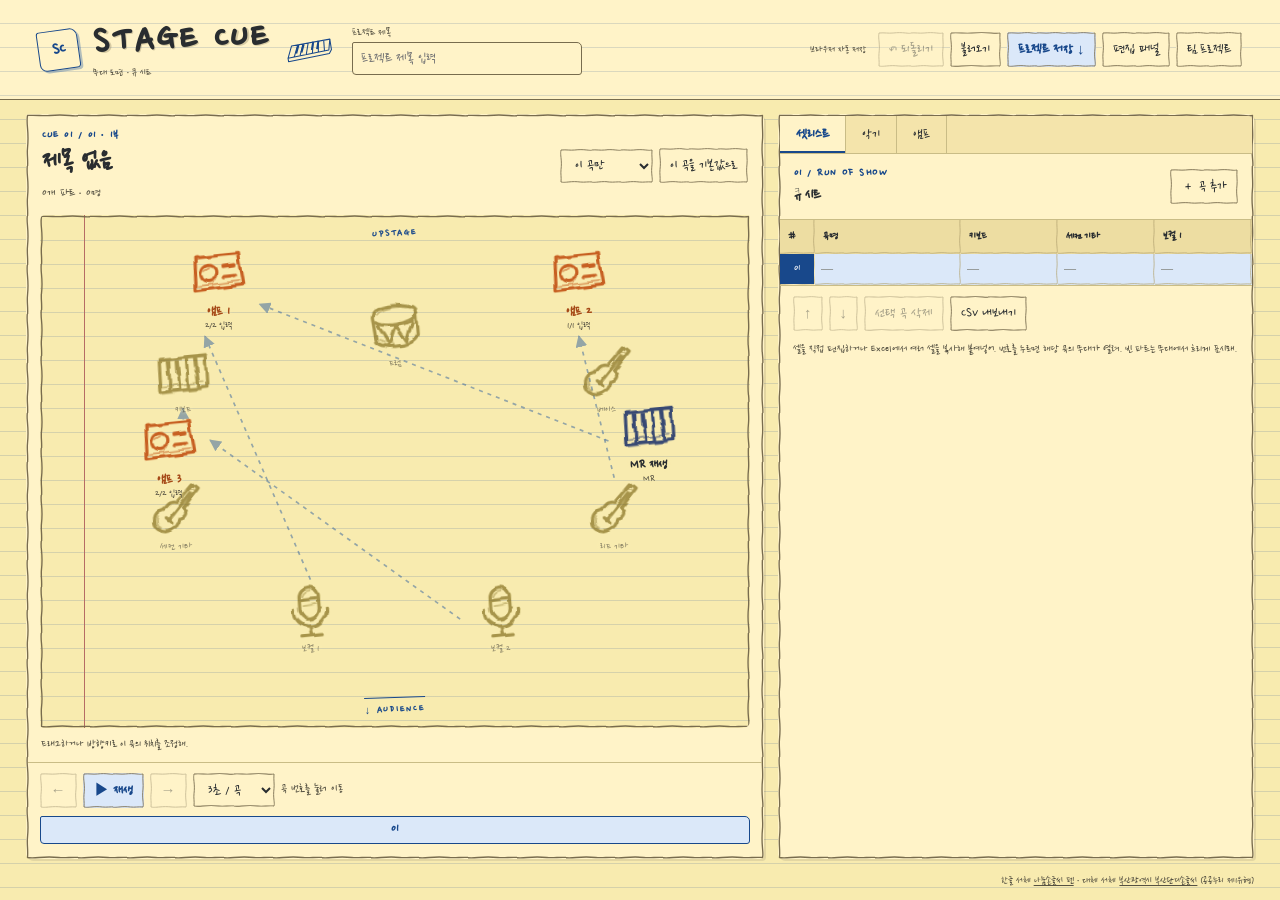
==== commit 1fedb790: "Deploy Stage Cue from Sites v2" ====
--- a/stage-cue/index.html
+++ b/stage-cue/index.html
@@ -1,867 +1,936 @@
-<!doctype html>
-<html lang="ko"><meta charset="utf-8"><meta name="viewport" content="width=device-width,initial-scale=1"><title>Stage Cue — 밴드 무대 플래너</title>
-<link rel="stylesheet" href="https://fonts.googleapis.com/css2?family=Nanum+Pen+Script&amp;display=swap">
-<style>
-@font-face{
- font-family:"BusanDandiHandwriting";
- src:url("https://cdn.jsdelivr.net/gh/Project-Noonnu/2610132210@font-342/font-342/%EB%B6%80%EC%82%B0%EB%8B%A8%EB%94%94%EC%86%90%EA%B8%80%EC%94%A8.woff2") format("woff2");
- font-weight:400;
- font-display:swap;
- unicode-range:U+1100-11FF,U+3130-318F,U+A960-A97F,U+AC00-D7FF,U+FFA0-FFDC;
-}
-:root{
- color-scheme:light;
- --paper:#f8ebaf;--panel:#fff3c8;--ink:#292d30;--muted:#555142;
- --rule:#c9bc86;--pencil:#786c4e;--signal:#18488b;--wash:#dbe8f9;
- --margin:#b66c65;--wire:#285b9e;
- --hand:"Ink Free","Segoe Print","Nanum Pen Script","BusanDandiHandwriting","Gungsuh","궁서",cursive;
- --ruled:repeating-linear-gradient(transparent 0 23px,#617b9b3b 23px 24px);
-}
-*{box-sizing:border-box}
-body{margin:0;background:var(--ruled),var(--paper);color:var(--ink);font:15px/1.4 var(--hand)}
-button,input,select{font:inherit;color:inherit}
-button,select{cursor:pointer;border:1px solid var(--pencil);border-radius:2px 5px 3px 4px;background:var(--panel);padding:6px 10px;min-height:34px}
-button:hover,select:hover{border-color:var(--signal);background:var(--wash)}
-button:focus-visible,input:focus-visible,select:focus-visible{outline:2px solid var(--signal);outline-offset:-2px}
-button:disabled{opacity:.4;cursor:default}
-small,.muted{color:var(--muted)}
-h1,h2,p{margin:0}
-header{display:flex;justify-content:space-between;align-items:center;gap:14px;flex-wrap:wrap;padding:19px clamp(12px,3vw,42px);background:var(--ruled),var(--panel);border-bottom:1px solid var(--pencil)}
-.header-title{display:flex;align-items:center;flex-wrap:wrap;gap:10px 18px}
-.brand{display:flex;align-items:center;gap:14px}
-.project-title{display:grid;gap:2px;max-width:100%;font-size:11px;color:var(--muted)}
-.project-title input{width:min(230px,78vw);padding:5px 8px;border:1px solid var(--pencil);border-radius:2px 5px 3px 4px;background:var(--panel);color:var(--ink);font-size:15px}
-.logo{display:grid;place-items:center;width:41px;height:40px;color:var(--signal);font:700 18px var(--hand);border:1px solid currentColor;border-radius:3px 8px 4px 7px;box-shadow:2px 2px 0 #245ba358;transform:rotate(-8deg)}
-.brand strong{
- display:block;font:700 clamp(24px,3.2vw,42px)/1.05 var(--hand);letter-spacing:.07em;
- color:var(--ink);text-shadow:1px 1px #786c4e4d;transform:rotate(-2deg);
-}
-.brand:after{
- content:'';width:49px;height:23px;flex:none;transform:rotate(-9deg);
- background:no-repeat center / contain url("data:image/svg+xml,%3Csvg xmlns='http://www.w3.org/2000/svg' viewBox='0 0 55 26'%3E%3Cpath d='M2 19L49 17 52 5 8 6Z M2 19v4l47-2 3-4V5 M9 19L15 6 M16 18L21 6 M23 18L27 6 M30 18L33 5 M37 17L39 5 M44 17L45 5' fill='none' stroke='%2318488b' stroke-width='1.2' stroke-linejoin='round'/%3E%3Cpath d='m16 6-4 9m10-9-4 9m15-10-3 9m9-9-3 9' stroke='%2318488b' stroke-width='2.2'/%3E%3C/svg%3E");
-}
-.brand small{display:block;margin-top:3px;font-size:11px}
-.tools,.sheetfoot{display:flex;align-items:center;gap:6px;flex-wrap:wrap}
-#save{font-size:11px;margin-right:6px}
-#exportProject,.accent{background:var(--wash);border-color:var(--signal);color:var(--signal);font-weight:700}
-#exportProject:hover,.accent:hover{background:#cbdff7}
-.shell{display:grid;grid-template-columns:minmax(0,1.55fr) minmax(340px,1fr);gap:14px;margin:auto;max-width:1800px;padding:14px clamp(10px,2vw,28px)}
-.shell.wide{grid-template-columns:minmax(0,1fr)}
-.panel{background:var(--panel);border:1px solid var(--pencil);border-radius:3px 6px 4px 5px;box-shadow:2px 2px 0 #39313d1c;min-width:0;overflow:hidden}
-.head{display:flex;align-items:center;justify-content:space-between;gap:8px;flex-wrap:wrap;padding:12px 14px}
-.eyebrow{font:700 12px var(--hand);letter-spacing:.12em;color:var(--signal)}
-h1{font-size:clamp(19px,2.1vw,29px);line-height:1.2;margin:3px 0;overflow-wrap:anywhere}
-h2{font-size:16px;margin-top:3px}
-.stage{
- height:clamp(390px,57vh,680px);position:relative;margin:0 12px;
- border:1px solid var(--pencil);border-radius:5px 3px 7px 4px;overflow:hidden;
- background:linear-gradient(90deg,transparent 0 6%,var(--margin) 6% calc(6% + 1px),transparent calc(6% + 1px)),var(--ruled),var(--paper);
-}
-.stage:before,.stage:after{position:absolute;left:50%;transform:translateX(-50%) rotate(-2deg);font:700 11px var(--hand);letter-spacing:.16em;color:var(--signal);pointer-events:none}
-.stage:before{content:'UPSTAGE';top:10px}
-.stage:after{content:'↓  AUDIENCE';bottom:9px;padding-top:5px;border-top:1px solid var(--signal)}
-.station{position:absolute;transform:translate(-50%,-50%);touch-action:none;cursor:grab;display:flex;flex-direction:column;align-items:center;justify-content:center;gap:3px;text-align:center;width:82px;min-height:96px;background:transparent;color:var(--ink);border:0;padding:3px;text-shadow:0 0 4px var(--paper),0 0 3px var(--paper)}
-.station:hover{background:transparent;color:var(--signal)}.station:focus-visible{outline:2px dashed var(--role);outline-offset:1px}
-.station.instrument{min-height:0}
-.name-slip{
- background:#fffef9;color:var(--person,var(--ink));font-weight:700;line-height:1.15;
- min-height:26px;padding:6px 11px;max-width:112px;overflow-wrap:anywhere;
- border:2px solid transparent;
- border-image:url("data:image/svg+xml,%3Csvg xmlns='http://www.w3.org/2000/svg' width='80' height='48' viewBox='0 0 80 48'%3E%3Cpath d='M3 4 Q12 2 20 4 T38 3 Q48 5 57 3 T77 5 Q75 13 77 21 T76 33 Q78 39 75 44 Q63 42 53 44 T34 43 Q25 45 16 43 T3 44 Q5 35 3 27 T4 15 Q2 9 3 4Z' fill='%23fffef9' stroke='%2382765c' stroke-width='1.4'/%3E%3C/svg%3E") 8 / 2px round;
- filter:drop-shadow(1px 2px 1px #6f624b26);
-}
-.stage-name{position:absolute;z-index:2;transform:translate(-50%,-50%);touch-action:none;cursor:grab}
-.stage-name:hover{background:#fff}
-.waiting-names{position:absolute;z-index:3;top:24px;bottom:24px;left:calc(6% + 4px);display:flex;flex-direction:column;align-items:flex-start;justify-content:center;gap:4px;pointer-events:none}
-.waiting-names .name-slip{opacity:1}
-.station:active{cursor:grabbing;z-index:5}
-.station.inactive{opacity:.62}
-.station svg{color:var(--person,var(--role));fill:none;stroke:currentColor;stroke-width:1.35;stroke-linecap:round;stroke-linejoin:round;transform:rotate(-5deg)}
-.station.instrument.unassigned{--role:#76600f}
-.station.instrument.assigned{--role:var(--person)}
-.station.amp{--role:#c76124}
-.station.link-selected{outline:2px dashed #c76124;outline-offset:3px}
-.station.amp .amp-title{color:#a64a18}
-.station.amp .bt{color:#315f9d}
-.station>svg{width:58px;height:58px;flex:none}
-.station svg .pencil-mark{stroke-width:.72;opacity:.55}
-.station b,.station small{display:block;overflow-wrap:anywhere}
-.station b{font-size:14px;line-height:1.15;color:var(--person,var(--ink))}
-.station small{font-size:11px;color:var(--muted);margin-top:0;line-height:1.1}
-.station .amp-title{color:var(--signal)}
-.station .bt{display:inline-block;width:13px;height:13px;color:var(--signal);vertical-align:middle;margin-left:3px;transform:none;filter:none}
-.wires{position:absolute;inset:0;width:100%;height:100%;pointer-events:none}
-.note{padding:8px 13px;color:var(--muted);font-size:12px;min-height:34px}
-.transport{border-top:1px solid var(--rule);padding:10px 12px}
-.transport .tools{margin-bottom:8px}
-.rail{display:grid;grid-auto-flow:column;grid-auto-columns:minmax(31px,1fr);gap:2px;overflow:auto;padding-bottom:3px}
-.rail button{padding:4px 2px;font:700 13px var(--hand);min-height:28px}
-.rail .act2{border-top:2px solid var(--signal)}
-.rail .current{background:var(--wash);border-color:var(--signal);color:var(--signal);font-weight:800}
-.sidetabs{display:flex;background:#f4e4ab;border-bottom:1px solid var(--rule)}
-.sidetabs button{border:0;border-right:1px solid var(--rule);border-radius:0;background:transparent;padding:8px 16px}
-.sidetabs button[aria-pressed=true]{background:var(--panel);box-shadow:inset 0 -2px var(--signal);color:var(--signal);font-weight:700}
-.sheet{overflow:auto;max-height:60vh;border-block:1px solid var(--rule)}
-.sheet table{border-collapse:separate;border-spacing:0;min-width:100%;font-size:12px}
-td,th{border-right:1px solid var(--rule);border-bottom:1px solid var(--rule);padding:0;background:var(--panel);white-space:nowrap}
-tbody tr:nth-child(even) td{background:#faedbb}
-th{position:sticky;top:0;z-index:2;padding:8px;background:#eddda2;text-align:left}
-th:first-child,td:first-child{position:sticky;left:0;z-index:1}
-th:first-child{z-index:3}
-td:first-child button{border:0;border-radius:0;background:#efdfa6;width:34px;padding:5px;min-height:30px}
-tbody tr.selected td{background:var(--wash)}
-.selected td:first-child button{background:var(--signal);color:white}
-td input{width:96px;background:transparent;border:0;padding:6px}
-td input.performer{color:var(--person);font-weight:650}
-td input::placeholder{color:#74746a}
-td:nth-child(2) input{width:145px}
-td:nth-last-child(2) input{width:180px}
-td:last-child input{width:48px}
-.sheetfoot{padding:10px 13px}
-.sheethelp{padding:0 13px 12px;font-size:12px}
-.amp-list{display:grid;max-height:65vh;overflow:auto;border-top:1px solid var(--rule)}
-.amp-list>p{padding:12px}
-.amp-editor{border-bottom:1px solid var(--rule);padding:11px 13px;display:grid;gap:8px}
-.amp-fields{display:flex;gap:8px;flex-wrap:wrap;align-items:center}
-.amp-fields label,.amp-ports label{display:flex;align-items:center;gap:5px;font-size:12px}
-.amp-fields input:not([type=checkbox]){background:var(--panel);border:1px solid var(--rule);padding:5px;width:112px}
-.amp-fields input[type=number]{width:52px}
-.amp-ports{display:grid;grid-template-columns:repeat(auto-fit,minmax(136px,1fr));gap:6px}
-.amp-ports select{min-width:0;flex:1;padding:4px}
-.hide,[hidden]{display:none!important}
-@media(max-width:850px){.shell{grid-template-columns:1fr}.stage{height:420px}.sheet{max-height:440px}}
-@media(max-width:420px){.stage{margin:0 5px}.station{width:64px;min-height:78px;gap:2px;padding:2px}.station>svg{width:46px;height:46px}.station b{font-size:12px}.station small{font-size:10px}}
-/* Ink outlines for the layout. Notebook rules are drawn by the paper background. */
-:root{
- --sketch-frame:url("data:image/svg+xml,%3Csvg xmlns='http://www.w3.org/2000/svg' width='72' height='72' viewBox='0 0 72 72'%3E%3Cpath d='M2 2 C14 1 21 3 31 2 S48 1 57 2 S66 2.6 70 2 C69 15 71 23 70 33 S69 48 70 58 S70.7 66 70 70 C60 69 52 71 43 70 S27 69 17 70 S6 70.7 2 70 C3 60 1 53 2 44 S3 28 2 18 S1.3 7 2 2Z' fill='none' stroke='%23786c4e' stroke-width='1.8' stroke-linejoin='round'/%3E%3C/svg%3E");
- --sketch-cell:url("data:image/svg+xml,%3Csvg xmlns='http://www.w3.org/2000/svg' width='72' height='72' viewBox='0 0 72 72'%3E%3Cpath d='M2 2 C14 1 21 3 31 2 S48 1 57 2 S66 2.6 70 2 C69 15 71 23 70 33 S69 48 70 58 S70.7 66 70 70 C60 69 52 71 43 70 S27 69 17 70 S6 70.7 2 70 C3 60 1 53 2 44 S3 28 2 18 S1.3 7 2 2Z' fill='none' stroke='%23b4a472' stroke-width='1.5' stroke-linejoin='round'/%3E%3C/svg%3E");
-}
-.panel,.stage{
- border-width:2px;
- border-image:var(--sketch-frame) 4 / 3px round;
-}
-.tools button,.tools select,.sheetfoot button,.head>button,.rail button{
- border-image:var(--sketch-frame) 4 / 2px round;
-}
-.rail .current,.rail .act2,.tools button:hover,.tools select:hover,
-.sheetfoot button:hover,.head>button:hover,.rail button:hover{border-image:none}
-td,th{
- border-image:var(--sketch-cell) 4 / 0 2px 2px 0 round;
-}
-.amp-editor{
- border-image:var(--sketch-cell) 4 / 0 0 2px 0 round;
-}
-.font-credit{max-width:1800px;margin:auto;padding:0 clamp(10px,2vw,28px) 12px;text-align:right;font-size:11px;color:var(--muted)}
-.font-credit a{color:inherit}
-.team-dialog{width:min(440px,calc(100% - 32px));padding:22px;background:var(--paper,#fff4ca);color:inherit;border:1px solid currentColor;border-radius:10px}
-.team-dialog::backdrop{background:#19244080}
-.team-dialog h2{margin:0 0 8px}
-.team-dialog label{display:grid;gap:5px;margin:12px 0}
-.team-dialog input{padding:6px 8px;font:inherit}
-.team-dialog .tools{flex-wrap:wrap}
-.team-dialog [role=status]{min-height:1.5em}
-</style>
-<header><div class="header-title"><div class="brand"><span class="logo" aria-hidden="true">SC</span><div><strong>STAGE CUE</strong><small>무대 도면 · 큐 시트</small></div></div><label class="project-title">프로젝트 제목<input id="projectTitle" type="text" maxlength="100" placeholder="프로젝트 제목 입력"></label></div><div class="tools"><small id="save" role="status"></small><button id="undo" disabled title="Ctrl+Z">↶ 되돌리기</button><button id="importProject">불러오기</button><button id="exportProject">프로젝트 저장 ↓</button><input id="projectFile" type="file" accept=".json,application/json" hidden><button id="toggle" aria-expanded="true">편집 패널</button></div></header>
-<svg width="0" height="0" style="position:absolute" aria-hidden="true" focusable="false">
- <defs>
-  <filter id="pencil-curve" filterUnits="userSpaceOnUse" x="-2" y="-2" width="28" height="28">
-   <feTurbulence type="fractalNoise" baseFrequency=".16 .21" numOctaves="1" seed="19" result="pencil-grain"/>
-   <feDisplacementMap in="SourceGraphic" in2="pencil-grain" scale="2.4" xChannelSelector="R" yChannelSelector="G"/>
-  </filter>
- </defs>
-</svg>
-<main class="shell" id="shell">
-<section class="panel"><div class="head"><div><div class="eyebrow" id="cue"></div><h1 id="song"></h1><small id="summary"></small></div><div class="tools"><select id="scope" aria-label="배치 적용 범위"><option value="song">이 곡의 배치</option><option value="base">기본 배치</option></select><button id="reset">배치 초기화</button></div></div><div class="stage" id="stage" aria-label="무대 배치"></div><p class="note" id="note"></p><div class="transport"><div class="tools"><button id="prev" aria-label="이전 곡">←</button><button id="play" class="accent">▶ 재생</button><button id="next" aria-label="다음 곡">→</button><select id="speed" aria-label="곡당 재생 시간"><option value="1500">1.5초 / 곡</option><option value="3000" selected>3초 / 곡</option><option value="6000">6초 / 곡</option></select><small>곡 번호를 눌러 이동</small></div><nav class="rail" id="rail" aria-label="곡 타임라인"></nav></div></section>
-<aside class="panel" id="side"><div class="sidetabs" aria-label="편집 탭"><button id="setTab" aria-pressed="true">셋리스트</button><button id="instrumentTab" aria-pressed="false">악기</button><button id="ampTab" aria-pressed="false">앰프</button></div><div id="setEditor"><div class="head"><div><div class="eyebrow">01 / RUN OF SHOW</div><h2>큐 시트</h2></div><button id="add">＋ 곡 추가</button></div><div class="sheet" id="sheet"><table><thead id="columns"></thead><tbody id="rows"></tbody></table></div><div class="sheetfoot"><button id="up" aria-label="선택 곡 위로">↑</button><button id="down" aria-label="선택 곡 아래로">↓</button><button id="remove">선택 곡 삭제</button><button id="csv">CSV 내보내기</button></div><p class="sheethelp muted">셀을 직접 편집하거나 Excel에서 여러 셀을 복사해 붙여넣어. 번호를 누르면 해당 곡의 무대가 열려. 빈 파트는 무대에서 흐리게 표시돼.</p></div><section id="instrumentEditor" class="hide"><div class="head"><div><div class="eyebrow">03 / STAGE INSTRUMENTS</div><h2>무대 악기</h2></div><button id="addInstrument">＋ 악기 추가</button></div><p class="sheethelp muted">모든 곡에서 쓰는 악기와 보컬 포지션을 관리해. 곡별 담당자는 큐 시트에서 정해.</p><div class="amp-list" id="instruments"></div></section><section id="ampEditor" class="hide"><div class="head"><div><div class="eyebrow">02 / SIGNAL ROUTING</div><h2>앰프 패치</h2></div><button id="addAmp">＋ 앰프 추가</button></div><p class="sheethelp muted">입력마다 소스를 골라 연결해. 배선은 모든 곡에 공통 적용돼. 현재 곡에서 비어 있는 파트의 연결은 점선으로 표시돼.</p><div class="amp-list" id="amps"></div></section></aside>
-</main>
-<footer class="font-credit">한글 서체 <a href="https://fonts.google.com/specimen/Nanum+Pen+Script">나눔손글씨 펜</a> · 대체 서체 <a href="https://www.busan.go.kr/bhbusan">부산광역시 부산단디손글씨</a> (공공누리 제1유형)</footer>
-<dialog id="teamDialog" class="team-dialog" aria-labelledby="teamTitle">
- <h2 id="teamTitle">팀 프로젝트</h2>
- <form id="teamJoin">
-  <label>저장 기록에 남길 이름<input id="teamName" autocomplete="nickname" maxlength="40" required></label>
-  <div class="tools"><button type="submit">공유 프로젝트 열기</button></div>
- </form>
- <p id="teamIdentity" hidden></p>
- <div class="tools">
-  <button id="teamSave" hidden>팀에 저장</button>
-  <button id="teamReload" hidden>최신 버전 불러오기</button>
-  <button id="teamLocal" hidden>로컬 프로젝트로 돌아가기</button>
-  <button id="teamClose">닫기</button>
- </div>
- <p id="teamStatus" role="status"></p>
-</dialog>
-<script>
-let teamStorage = null;
-const headers=['곡명','키보드','세컨 기타','보컬 1','MR','드럼','베이스','보컬 2','리드 기타','음향','기타사항','부'];
-const initial=[[]];
-const roles=[
-[5,50,23,'#594239','drum'],[1,20,32,'#394a73','keys'],[6,80,32,'#4f5967','guitar'],
-[2,19,59,'#386054','guitar'],[8,81,59,'#386054','guitar'],[3,38,79,'#84465f','mic'],[7,65,79,'#84465f','mic']
-];
-const icons={
- drum:'<path d="M3 8C2 2 21 2 21 7c.2 5-18 6-18 1Zm0 0 .7 9c.1 4 15.8 4.7 17.2-.5L21 7M5 11l4 8 3.2-7.6 4.1 7 3-8"/><path class="pencil-mark" d="M5 6.5c2-2.4 10-3.4 14-1M5 17c2.4 1.5 4.1 1.6 5.8 1.8"/>',
- keys:'<path d="M2.6 6.3 21.7 6l-.3 12.9-19.2.5ZM6.5 6.4 6 19m4-12.7.1 12.8m3.8-12.8-.2 12.8m4-12.9.3 12.9M5.9 7.2l.1 5.2m3.6-5.3-.1 5.4m7.8-5.5.2 5.1"/><path class="pencil-mark" d="m3.4 17.1 16.4-.4m-16.6 3.4 15.8-.4"/>',
- guitar:'<path d="m12.8 9.2 6.7-6.7 2 1.9-6.3 7.1c2.3 2.3.7 4.2-2 4.4-1 4.1-5.7 6.4-8.8 3.8-3-2.8-1.8-7.6 2.2-8.2 1.7-.2 2.5-3.6 6.2-2.3Z M8.1 16.8 18.3 6.1m-11 9.4 2.1 2"/><path class="pencil-mark" d="M4.4 14.1c-1.1 1.5-.6 4.1 1 5.1M18.7 4l1.6 1.4"/>',
- mic:'<path d="M8 6.1C8.1.7 15.8.4 16 6l-.1 5c-.1 5.4-7.8 5.7-8 0ZM5.2 10.9c-.8 4.2 2.6 7.1 6.5 7.2 4.2.1 7.5-3.2 7.2-7.3M11.9 18.3l.3 3.4m-4 .1 8-.2M8.4 7.2l7-.3"/><path class="pencil-mark" d="M9.3 5.6c.5-1.4 1.6-2.3 3.4-2.2m-3.2 6.2 5.3-.4"/>'
-};
-const instrumentTypes={keys:'키보드',guitar:'기타 / 베이스',drum:'드럼',mic:'보컬 / 마이크'};
-const defaultInstruments=roles.map(([id,x,y,color,icon])=>({id,name:headers[id],icon,home:[x,y]}));
-const defaults=Object.fromEntries(roles.map(([col,x,y])=>[col,[x,y]]));
-const key='stage-cue-v1';
-let data={songs:initial.map((row,i)=>({cells:headers.map((_,j)=>j===11?(i<10?'1':'2'):row[j]||''),positions:{}})),base:structuredClone(defaults),index:0};
-try{const stored=JSON.parse(localStorage.getItem(key));if(stored?.songs?.length&&stored.base)data=stored}catch{}
-data.instruments??=structuredClone(defaultInstruments);
-let timer=0;
-let selectedInstrumentId=null;
-let undoStack=[];
-let previousSnapshot=JSON.stringify(data);
-let pendingSnapshot=null;
-let pendingUndoTimer=0;
-let historyReady=false;
-const $=id=>document.getElementById(id);
-const pad=n=>String(n).padStart(2,'0');
-const current=()=>data.songs[data.index];
-function save(){
- data.scope=$('scope').value;data.speed=$('speed').value;
- const snapshot=JSON.stringify(data);
- if(historyReady&&snapshot!==previousSnapshot){
-  if(pendingSnapshot===null)pendingSnapshot=previousSnapshot;
-  clearTimeout(pendingUndoTimer);
-  pendingUndoTimer=setTimeout(commitUndoStep,350);
-  previousSnapshot=snapshot;
- }
- try{
-  if(teamStorage)teamStorage(data);
-  else{localStorage.setItem(key,snapshot);$('save').textContent='브라우저 자동 저장'}
- }
- catch{$('save').textContent='저장 공간을 사용할 수 없음'}
-}
-function commitUndoStep(){
- if(pendingSnapshot===null)return;
- undoStack.push(pendingSnapshot);
- if(undoStack.length>80)undoStack.shift();
- pendingSnapshot=null;
- $('undo').disabled=false;
-}
-function undo(){
- if(pendingSnapshot!==null){clearTimeout(pendingUndoTimer);commitUndoStep()}
- if(!undoStack.length)return;
- const snapshot=undoStack.pop();
- historyReady=false;pendingSnapshot=null;clearTimeout(pendingUndoTimer);
- data=JSON.parse(snapshot);applyView();drawInstruments();drawAmps();drawRows();go(data.index);
- previousSnapshot=JSON.stringify(data);historyReady=true;
- $('undo').disabled=undoStack.length===0;
-}
-$('undo').onclick=undo;
-document.addEventListener('keydown',event=>{
- if(!(event.ctrlKey||event.metaKey)||event.key.toLowerCase()!=='z'||event.shiftKey)return;
- if(event.target.matches('input,textarea,[contenteditable="true"]'))return;
- event.preventDefault();undo();
-});
-function make(tag,text){const node=document.createElement(tag);if(text!==undefined)node.textContent=text;return node}
-function title(i){return data.songs[i].cells[0]||'제목 없음'}
-function position(col){
- return ($('scope').value==='song'&&current().positions[col])||data.base[col]||
-  data.amps.find(amp=>amp.id===col)?.home||data.instruments.find(instrument=>instrument.id===col)?.home||[86,44];
-}
-function assignment(song,column){
- return typeof column==='number'?song.cells[column]:song.assignments?.[column]??'';
-}
-function setAssignment(song,column,value){
- if(typeof column==='number')song.cells[column]=value;
- else (song.assignments??={})[column]=value;
-}
-function columnName(column){
- return data.instruments.find(instrument=>instrument.id===column)?.name??headers[column];
-}
-function sheetColumns(){
- const active=new Set(data.instruments.map(instrument=>instrument.id));
- const existing=headers.map((_,column)=>column).filter(column=>!roles.some(([id])=>id===column)||active.has(column));
- const custom=data.instruments.filter(instrument=>typeof instrument.id==='string').map(instrument=>instrument.id);
- existing.splice(existing.indexOf(9),0,...custom);
- return existing;
-}
-function patchSources(instruments){
- return [4,...instruments.map(instrument=>instrument.id)];
-}
-const performerColumns=[...roles.map(([column])=>column),9];
-function performerName(value){
- return (value||'').normalize('NFC').trim().replace(/\s*(?:\([^()]*\)|（[^（）]*）)\s*$/,'').trim();
-}
-const originalPerformers=[...new Set(initial.flatMap(row=>performerColumns.map(column=>performerName(row[column]))).filter(Boolean))];
-function performerColor(name){
- const index=originalPerformers.indexOf(name);
- if(index>=0){
-  const hue=(index*137.508+213)%360;
-  return 'hsl('+hue+' 68% '+(index%2===0?30:37)+'%)';
- }
- let hash=2166136261;
- for(const char of name)hash=Math.imul(hash^char.codePointAt(0),16777619);
- return 'hsl('+((hash>>>0)%360)+' 65% 32%)';
-}
-function colorPerformer(element,value){
- const name=performerName(value);
- if(name){
-  element.style.setProperty('--person',performerColor(name));
-  element.classList.add('performer');
- }else{
-  element.style.removeProperty('--person');
-  element.classList.remove('performer');
- }
-}
-function drawStage(){
- const song=current(),cells=song.cells;
- $('cue').textContent='CUE '+pad(data.index+1)+' / '+pad(data.songs.length)+(cells[11]?'  ·  '+cells[11]+'부':'');
- $('song').textContent=title(data.index);
- const names=data.instruments.map(({id})=>performerName(assignment(song,id))).filter(Boolean);
- $('summary').textContent=names.length+'개 파트 · '+new Set(names).size+'명'+(cells[4]?' · MR '+cells[4]:'')+(cells[9]?' · 음향 '+cells[9]:'');
- $('note').textContent=[cells[10],$('scope').value==='base'?'기본 위치는 곡별 위치가 없는 곡에 적용돼.':'드래그하거나 방향키로 이 곡의 위치를 조정해.'].filter(Boolean).join(' · ');
- const slips=[];
- const shown=data.instruments.map(({id,icon})=>[id,0,0,roles.find(([column])=>column===id)?.[3]??'var(--signal)',icon]);
- if(data.amps.some(amp=>amp.inputs.includes(4)))shown.push([4,0,0,'#394a73','keys']);
- for(const amp of data.amps)shown.push([amp.id,0,0,'var(--signal)','amp']);
- $('stage').replaceChildren(wireLayer(),...shown.map(([col,,,color,icon])=>{
-  const amp=icon==='amp'?data.amps.find(item=>item.id===col):null;
-  const assigned=amp?'':assignment(song,col);
-  const instrument=!amp&&col!==4;
-  const assignedName=performerName(assigned);
-  const card=make('button');card.dataset.station=String(col);card.className='station'+(amp?' amp':instrument?(assignedName?' instrument assigned':' instrument unassigned inactive'):'');
-  card.style.setProperty('--role',amp?'#c76124':instrument?(assignedName?performerColor(assignedName):'#76600f'):color);
-  if(instrument&&assignedName)colorPerformer(card,assigned);
-  const label=make('span');
-  const name=amp?(amp.name||'앰프'):(col===4?'MR 재생':assigned||'미배정');
-  const detail=amp?amp.inputs.filter(Boolean).length+'/'+amp.inputs.length+' 입력':columnName(col);
-  const heading=make('b',name);
-  if(amp){heading.className='amp-title';if(amp.bt)heading.insertAdjacentHTML('beforeend',btIcon)}
-  label.append(heading,make('small',detail));card.setAttribute('aria-label',name+' '+detail+(amp?.bt?' 블루투스':''));
-  card.innerHTML='<svg viewBox="0 0 24 24" aria-hidden="true"><g filter="url(#pencil-curve)">'+(amp?ampIcon:icons[icon])+'</g></svg>';
-  if(instrument)card.append(make('small',detail));
-  else card.append(label);
-  card.onclick=()=>{
-   if(instrument){
-    selectedInstrumentId=selectedInstrumentId===col?null:col;
-    drawStage();
-    return;
-   }
-   if(!amp||selectedInstrumentId===null)return;
-   const existingInput=amp.inputs.indexOf(selectedInstrumentId);
-   if(existingInput>=0)amp.inputs[existingInput]=null;
-   else{
-    const emptyInput=amp.inputs.indexOf(null);
-    const inputIndex=emptyInput<0?amp.inputs.length:emptyInput;
-    amp.inputs[inputIndex]=selectedInstrumentId;
-   }
-   selectedInstrumentId=null;
-   save();
-   drawAmps();
-   drawStage();
-  };
-  if(instrument&&selectedInstrumentId===col)card.classList.add('link-selected');
-  const slip=instrument&&performerName(assigned)?make('button',assigned):null;
-  if(slip){
-   slip.className='name-slip stage-name';
-   slip.dataset.column=String(col);
-   slip.dataset.name=performerName(assigned);
-   slip.setAttribute('aria-label',assigned+' 이름표 · '+detail);
-   colorPerformer(slip,assigned);
-   slips.push({slip,card,col});
-  }
-  const paint=([x,y])=>{card.style.left=x+'%';card.style.top=y+'%'};
-  const commit=(x,y)=>{
-   const stage=$('stage'),marginX=50*card.offsetWidth/stage.clientWidth+1,marginY=50*card.offsetHeight/stage.clientHeight+1;
-   const next=[Math.min(100-marginX,Math.max(marginX,x)),Math.min(100-marginY,Math.max(marginY,y))];
-   ($('scope').value==='song'?song.positions:data.base)[col]=next;paint(next);
-   if(slip)paintNameSlip(slip,card,col);
-   drawWires();save();
-  };
-  paint(position(col));
-  let drag;
-  card.onpointerdown=e=>{if(e.button!==0)return;pause();drag={id:e.pointerId,x:e.clientX,y:e.clientY,start:position(col)};card.setPointerCapture(e.pointerId)};
-  card.onpointermove=e=>{if(drag?.id!==e.pointerId)return;const box=$('stage').getBoundingClientRect();if(Math.hypot(e.clientX-drag.x,e.clientY-drag.y)>2||drag.moved){drag.moved=true;commit(drag.start[0]+(e.clientX-drag.x)/box.width*100,drag.start[1]+(e.clientY-drag.y)/box.height*100)}};
-  card.onlostpointercapture=()=>{drag=null};
-  card.onkeydown=e=>{const move={ArrowLeft:[-1,0],ArrowRight:[1,0],ArrowUp:[0,-1],ArrowDown:[0,1]}[e.key];if(!move)return;e.preventDefault();pause();const [x,y]=position(col);const step=e.shiftKey?5:1;commit(x+move[0]*step,y+move[1]*step)};
-  return card;
- }));
- for(const {slip,card,col} of slips){
-  $('stage').append(slip);
-  paintNameSlip(slip,card,col);
-  bindNameSlip(slip,card,col);
- }
- drawWires();
- drawWaiting();
-}
-function selection(){
- [...$('rows').rows].forEach((row,i)=>row.classList.toggle('selected',i===data.index));
- [...$('rail').children].forEach((button,i)=>{button.classList.toggle('current',i===data.index);if(i===data.index)button.setAttribute('aria-current','step');else button.removeAttribute('aria-current')});
- $('prev').disabled=$('up').disabled=data.index===0;$('next').disabled=$('down').disabled=data.index===data.songs.length-1;$('remove').disabled=data.songs.length===1;
-}
-function savedNamePosition(column){
- const songPosition=current().namePositions?.[column];
- return $('scope').value==='song'&&songPosition!==undefined?songPosition:data.namePositions?.[column];
-}
-function snapPoint(card,slip,column){
- const stage=$('stage'),[x,y]=position(column);
- return [stage.clientWidth*x/100,Math.min(stage.clientHeight-slip.offsetHeight/2-2,
-  stage.clientHeight*y/100+card.offsetHeight/2+slip.offsetHeight/2+3)];
-}
-function paintNameSlip(slip,card,column){
- const saved=savedNamePosition(column);
- if(saved){
-  slip.style.left=saved[0]+'%';
-  slip.style.top=saved[1]+'%';
- }else{
-  const [x,y]=position(column);
-  slip.style.left=x+'%';
-  slip.style.top='min(calc('+y+'% + '+(card.offsetHeight/2+slip.offsetHeight/2+3)+'px), calc(100% - '+(slip.offsetHeight/2+2)+'px))';
- }
-}
-function bindNameSlip(slip,card,column){
- const stage=$('stage');
- let drag;
- const moveTo=(x,y,snap)=>{
-  const [anchorX,anchorY]=snapPoint(card,slip,column);
-  const marginX=slip.offsetWidth/2+2,marginY=slip.offsetHeight/2+2;
-  const owner=$('scope').value==='song'?current():data;
-  (owner.namePositions??={})[column]=snap&&Math.hypot(x-anchorX,y-anchorY)<=32?null:[
-   100*Math.max(marginX,Math.min(stage.clientWidth-marginX,x))/stage.clientWidth,
-   100*Math.max(marginY,Math.min(stage.clientHeight-marginY,y))/stage.clientHeight
-  ];
-  paintNameSlip(slip,card,column);
- };
- slip.onpointerdown=event=>{
-  if(event.button!==0)return;
-  pause();
-  for(const animation of slip.getAnimations())animation.cancel();
-  drag={id:event.pointerId,x:event.clientX,y:event.clientY,left:slip.offsetLeft,top:slip.offsetTop};
-  slip.setPointerCapture(event.pointerId);
- };
- slip.onpointermove=event=>{
-  if(drag?.id!==event.pointerId)return;
-  const dx=event.clientX-drag.x,dy=event.clientY-drag.y;
-  if(!drag.moved&&Math.hypot(dx,dy)<3)return;
-  drag.moved=true;
-  drag.lastX=event.clientX;drag.lastY=event.clientY;
-  moveTo(drag.left+dx,drag.top+dy,false);
- };
- slip.onlostpointercapture=()=>{
-  if(drag?.moved){
-   const target=document.elementFromPoint(drag.lastX,drag.lastY)?.closest('.station.instrument');
-   const nextColumn=data.instruments.find(item=>String(item.id)===target?.dataset.station)?.id;
-   if(nextColumn!==undefined&&nextColumn!==column){
-    const name=slip.textContent;
-    if(performerName(assignment(current(),column))===performerName(name))setAssignment(current(),column,'');
-    setAssignment(current(),nextColumn,name);
-    if(current().namePositions)delete current().namePositions[column];
-    (current().namePositions??={})[nextColumn]=null;
-    drawRows();drawStage();save();drag=null;return;
-   }
-   moveTo(slip.offsetLeft,slip.offsetTop,true);save();
-  }
-  drag=null;
- };
- slip.onkeydown=event=>{
-  const direction={ArrowLeft:[-1,0],ArrowRight:[1,0],ArrowUp:[0,-1],ArrowDown:[0,1]}[event.key];
-  if(!direction&&event.key!=='Enter')return;
-  event.preventDefault();
-  pause();
-  if(direction){
-   const step=event.shiftKey?15:5;
-   moveTo(slip.offsetLeft+direction[0]*step,slip.offsetTop+direction[1]*step,false);
-  }else{
-   const [x,y]=snapPoint(card,slip,column);
-   moveTo(x,y,true);
-  }
-  save();
- };
-}
-function drawWaiting(){
- const stage=$('stage');
- stage.querySelector('.waiting-names')?.remove();
- const next=data.songs[data.index+1];
- if(!timer||!next)return;
- const onStage=new Set(data.instruments.map(({id})=>performerName(assignment(current(),id))));
- const waiting=make('div');
- waiting.className='waiting-names';
- waiting.setAttribute('aria-label','다음 곡 대기');
- for(const {id} of data.instruments){
-  const assigned=assignment(next,id),name=performerName(assigned);
-  if(!name||onStage.has(name))continue;
-  onStage.add(name);
-  const slip=make('span',assigned);
-  slip.className='name-slip';
-  slip.dataset.name=name;
-  colorPerformer(slip,assigned);
-  waiting.append(slip);
- }
- if(waiting.childElementCount)stage.append(waiting);
-}
-function performerLocations(selector='.stage-name'){
- const stage=$('stage');
- const bounds=stage.getBoundingClientRect();
- return [...stage.querySelectorAll(selector)].map(card=>{
-  const column=card.dataset.column;
-  const box=card.getBoundingClientRect();
-  return {
-   card,column,name:card.dataset.name,
-   x:box.left+box.width/2-bounds.left-stage.clientLeft,
-   y:box.top+box.height/2-bounds.top-stage.clientTop
-  };
- });
-}
-function animateMoves(previous,waiting){
- const next=performerLocations();
- const matches=[];
- for(const from of previous){
-  for(const to of next){
-   if(from.name!==to.name)continue;
-   matches.push({from,to,distance:Math.hypot(from.x-to.x,from.y-to.y)});
-  }
- }
- const differentPart=({from,to})=>Number(from.column!==to.column);
- matches.sort((a,b)=>differentPart(a)-differentPart(b)||a.distance-b.distance);
- const usedOrigins=new Set(),usedDestinations=new Set();
- const timing={duration:580,easing:'ease-in-out'};
- for(const {from,to,distance} of matches){
-  if(usedOrigins.has(from)||usedDestinations.has(to))continue;
-  usedOrigins.add(from);
-  usedDestinations.add(to);
-  if(distance<2)continue;
-  to.card.animate([{translate:(from.x-to.x)+'px '+(from.y-to.y)+'px'},{translate:'0px 0px'}],timing);
- }
- const arrivals=next.filter(to=>to.name&&!usedDestinations.has(to));
- for(const to of arrivals){
-  const from=waiting.get(to.name);
-  if(!from)continue;
-  to.card.animate([
-   {translate:(from.x-to.x)+'px '+(from.y-to.y)+'px'},
-   {translate:'0px 0px'}
-  ],timing);
- }
-}
-function go(index,manual=true){
- if(manual)pause();
- const next=Math.min(data.songs.length-1,Math.max(0,index));
- const animate=!manual&&timer&&next!==data.index&&!matchMedia('(prefers-reduced-motion: reduce)').matches;
- const previous=animate?performerLocations():[];
- const waiting=new Map(animate?performerLocations('.waiting-names .name-slip').map(item=>[item.name,item]):[]);
- data.index=next;
- drawStage();
- if(animate)animateMoves(previous,waiting);
- selection();
- save();
- const rail=$('rail'),button=rail.children[data.index];
- const offset=button.offsetLeft-rail.children[0].offsetLeft;
- if(offset<rail.scrollLeft||offset+button.offsetWidth>rail.scrollLeft+rail.clientWidth)rail.scrollLeft=offset;
-}
-function pause(){clearInterval(timer);timer=0;drawWaiting();$('play').textContent='▶ 재생'}
-function start(){if(data.songs.length===1)return;if(data.index===data.songs.length-1)go(0,false);$('play').textContent='Ⅱ 일시정지';timer=setInterval(()=>{go(data.index+1,false);if(data.index===data.songs.length-1)pause()},Number($('speed').value));drawWaiting()}
-function drawRail(){$('rail').replaceChildren(...data.songs.map((song,i)=>{const b=make('button',pad(i+1));b.title=title(i);b.setAttribute('aria-label',(i+1)+'번 '+title(i));if(song.cells[11]==='2')b.className='act2';b.onclick=()=>go(i);return b}));selection()}
-function drawRows(){
- const columns=sheetColumns();
- const headings=make('tr');
- headings.append(make('th','#'),...columns.map(column=>make('th',columnName(column))));
- $('columns').replaceChildren(headings);
- $('rows').replaceChildren(...data.songs.map((song,i)=>{
-  const row=make('tr'),cell=make('td'),b=make('button',pad(i+1));b.onclick=()=>go(i);b.setAttribute('aria-label',(i+1)+'번 곡 보기');cell.append(b);row.append(cell);
-  row.onclick=event=>{if(event.target.closest('input,button'))return;go(i)};
-  columns.forEach((column,j)=>{
-   const td=make('td'),input=make('input');
-   input.value=assignment(song,column);input.placeholder='—';input.dataset.row=i;input.dataset.col=j;
-   input.setAttribute('aria-label',(i+1)+'번 '+columnName(column));
-   const isPerformer=performerColumns.includes(column)||typeof column==='string';
-   if(isPerformer)colorPerformer(input,input.value);
-   input.onfocus=()=>{pause();if(data.index!==i)go(i)};
-   input.oninput=()=>{
-    setAssignment(song,column,input.value);
-    if(isPerformer)colorPerformer(input,input.value);
-    save();
-    if(column===0||column===11)drawRail();
-    if(i!==data.index)go(i);else drawStage();
-   };
-   td.append(input);row.append(td);
-  });
-  return row;
- }));drawRail();
-}
-$('sheet').addEventListener('paste',e=>{
- const input=e.target;if(input.tagName!=='INPUT')return;
- const raw=e.clipboardData.getData('text/plain');if(!/[\t\n]/.test(raw))return;e.preventDefault();
- const rows=raw.replace(/\r\n?/g,'\n').replace(/\n$/,'').split('\n');const r=Number(input.dataset.row),c=Number(input.dataset.col);
- const columns=sheetColumns();
- rows.forEach((line,i)=>{
-  const song=data.songs[r+i]||(data.songs[r+i]={cells:headers.map(()=>''),positions:{}});
-  line.split('\t').slice(0,columns.length-c).forEach((value,j)=>setAssignment(song,columns[c+j],value));
- });
- drawRows();go(r);$('rows').rows[r].cells[c+1].firstChild.focus();
-});
-$('play').onclick=()=>timer?pause():start();$('speed').onchange=()=>{if(timer){pause();start()}save()};$('prev').onclick=()=>go(data.index-1);$('next').onclick=()=>go(data.index+1);
-$('scope').onchange=()=>{pause();drawStage();save()};
-$('reset').onclick=()=>{pause();if($('scope').value==='song'){current().positions={};delete current().namePositions}else{data.base=structuredClone(defaults);delete data.namePositions}drawStage();save()};
-$('toggle').onclick=()=>{const hidden=$('side').classList.toggle('hide');$('shell').classList.toggle('wide',hidden);$('toggle').setAttribute('aria-expanded',!hidden)};
-$('add').onclick=()=>{data.songs.push({cells:headers.map((_,i)=>i===11?current().cells[11]:''),positions:{}});drawRows();go(data.songs.length-1);$('rows').lastChild.cells[1].firstChild.focus()};
-$('remove').onclick=()=>{if(data.songs.length>1&&confirm('선택한 곡을 삭제할까?')){data.songs.splice(data.index,1);data.index=Math.min(data.index,data.songs.length-1);drawRows();go(data.index)}};
-function move(delta){const i=data.index;[data.songs[i],data.songs[i+delta]]=[data.songs[i+delta],data.songs[i]];data.index=i+delta;drawRows();go(data.index)}
-$('up').onclick=()=>move(-1);$('down').onclick=()=>move(1);
-$('csv').onclick=()=>{const columns=sheetColumns();const rows=[columns.map(columnName),...data.songs.map(song=>columns.map(column=>assignment(song,column)))];const csv=rows.map(row=>row.map(v=>'"'+(/^[=+\-@\t\r]/.test(v)?"'":'')+v.replaceAll('"','""')+'"').join(',')).join('\r\n');const url=URL.createObjectURL(new Blob(['\ufeff',csv],{type:'text/csv;charset=utf-8'}));const link=make('a');link.href=url;link.download='stage-cue-setlist.csv';link.click();setTimeout(()=>URL.revokeObjectURL(url),1000)};
-const ampDefaults=[
- {id:'amp-1',name:'앰프 1',bt:false,inputs:[3,4],home:[25,14]},
- {id:'amp-2',name:'앰프 2',bt:false,inputs:[8],home:[76,14]},
- {id:'amp-3',name:'앰프 3',bt:false,inputs:[7,1],home:[18,47]}
-];
-data.amps??=structuredClone(ampDefaults);
-const sourceCols=[1,2,3,4,5,6,7,8];
-const svgNS='http://www.w3.org/2000/svg';
-const ampIcon='<path d="m3 5.4 17.7-.3 1.1 13.1-19.5.8ZM11.1 12.2c0 4.2-6.3 4.7-6.3.2-.1-4.3 6.6-4.8 6.3-.2Zm3.2-2.3 4.5-.3m-4.4 4.5 4.3-.1"/><path class="pencil-mark" d="m3.7 17.1 16.5-.6m-14-5.3 2.3-1.1"/>';
-const btIcon='<svg class="bt" viewBox="0 0 24 24" aria-hidden="true"><path d="m12.1 3-.3 18 6.1-5.1L6.4 7.1m5.7-4.1 5.8 5L6.1 16.9"/></svg>';
-function svg(tag,attrs={}){
- const element=document.createElementNS(svgNS,tag);
- for(const [key,value] of Object.entries(attrs))element.setAttribute(key,value);
- return element;
-}
-function wireLayer(){
- const layer=svg('svg',{class:'wires','aria-hidden':'true'});
- const defs=svg('defs'),marker=svg('marker',{id:'amp-arrow',viewBox:'0 0 10 10',refX:9,refY:5,markerWidth:7,markerHeight:7,orient:'auto'});
- marker.append(svg('path',{d:'M0 0L10 5L0 10Z',fill:'var(--wire)'}));defs.append(marker);layer.append(defs);
- return layer;
-}
-function drawWires(){
- const stage=$('stage'),layer=stage.querySelector('.wires');
- if(!layer)return;
- layer.replaceChildren(layer.firstChild);
- const bounds=layer.getBoundingClientRect(), cards=new Map([...stage.querySelectorAll('.station')].map(card=>[card.dataset.station,card.getBoundingClientRect()]));
- function point(box,x,y){return [box.left-bounds.left+box.width*x,box.top-bounds.top+box.height*y]}
- for(const amp of data.amps){
-  const target=cards.get(amp.id);
-  if(!target)continue;
-  amp.inputs.forEach((source,i)=>{
-   const from=cards.get(String(source));
-   if(!from)return;
-   const dx=target.left+target.width/2-from.left-from.width/2;
-   const dy=target.top+target.height/2-from.top-from.height/2;
-   const horizontal=Math.abs(dx)/target.width>Math.abs(dy)/target.height;
-   const port=(i+1)/(amp.inputs.length+1);
-   const [x1,y1]=horizontal?point(from,dx>0?1:0,.5):point(from,.5,dy>0?1:0);
-   const [x2,y2]=horizontal?point(target,dx>0?0:1,port):point(target,port,dy>0?0:1);
-   const path=svg('line',{x1,y1,x2,y2,stroke:'var(--wire)','stroke-width':1.7,'marker-end':'url(#amp-arrow)'});
-   if(!assignment(current(),source).trim()){path.setAttribute('stroke-dasharray','4 5');path.setAttribute('opacity','.48')}
-   layer.append(path);
-  });
- }
-}
-function ampChanged(){pause();drawStage();save()}
-function drawAmps(){
- const cards=data.amps.map((amp,index)=>{
-  const card=make('section'),fields=make('div'),ports=make('div');
-  card.className='amp-editor';fields.className='amp-fields';ports.className='amp-ports';
-  function field(parent,text,control){const label=make('label',text);label.append(control);parent.append(label)}
-  const name=make('input');name.value=amp.name;name.maxLength=40;
-  name.oninput=()=>{amp.name=name.value;ampChanged()};
-  const count=make('input');count.type='number';count.min=1;count.max=32;count.value=amp.inputs.length;
-  count.onchange=()=>{
-   const size=Math.max(1,Math.min(32,Math.trunc(count.valueAsNumber)||amp.inputs.length));
-   count.value=size;
-   if(size===amp.inputs.length)return;
-   if(amp.inputs.slice(size).some(Boolean)&&!confirm('줄어드는 입력의 연결을 삭제할까?')){count.value=amp.inputs.length;return}
-   amp.inputs=Array.from({length:size},(_,i)=>amp.inputs[i]??null);
-   drawAmps();ampChanged();$('amps').children[index].querySelector('input[type=number]').focus();
-  };
-  const bt=make('input');bt.type='checkbox';bt.checked=amp.bt;
-  bt.onchange=()=>{amp.bt=bt.checked;ampChanged()};
-  field(fields,'이름',name);field(fields,'입력 수',count);field(fields,'블루투스',bt);
-  const remove=make('button','삭제');
-  remove.onclick=()=>{
-   if(!confirm((amp.name||'앰프')+'를 삭제할까?'))return;
-   data.amps.splice(index,1);delete data.base[amp.id];
-   for(const song of data.songs)delete song.positions[amp.id];
-   drawAmps();ampChanged();$('addAmp').focus();
-  };
-  fields.append(remove);
-  amp.inputs.forEach((source,i)=>{
-   const select=make('select');
-   const sources=patchSources(data.instruments);
-   for(const col of [null,...sources]){
-    const option=make('option',col===null?'연결 없음':columnName(col));option.value=col??'';select.append(option);
-   }
-   select.value=source??'';
-   select.onchange=()=>{amp.inputs[i]=sources.find(col=>String(col)===select.value)??null;ampChanged()};
-   field(ports,'IN '+(i+1),select);
-  });
-  card.append(fields,ports);return card;
- });
- $('amps').replaceChildren(...(cards.length?cards:[make('p','앰프를 추가하면 무대에서 위치를 옮길 수 있어.')]));
-}
-function refreshInstrumentLayout(){
- pause();
- drawRows();
- drawAmps();
- drawStage();
- save();
-}
-function drawInstruments(){
- const cards=data.instruments.map(instrument=>{
-  const card=make('section');
-  card.className='amp-editor amp-fields';
-  const nameField=make('label','이름');
-  const name=make('input');
-  name.value=instrument.name;
-  name.maxLength=40;
-  name.onchange=()=>{
-   instrument.name=name.value.trim()||instrumentTypes[instrument.icon];
-   name.value=instrument.name;
-   refreshInstrumentLayout();
-  };
-  nameField.append(name);
-  const typeField=make('label','종류');
-  const type=make('select');
-  for(const [icon,label] of Object.entries(instrumentTypes)){
-   const option=make('option',label);
-   option.value=icon;
-   type.append(option);
-  }
-  type.value=instrument.icon;
-  type.onchange=()=>{instrument.icon=type.value;refreshInstrumentLayout()};
-  typeField.append(type);
-  const remove=make('button','삭제');
-  remove.onclick=()=>{
-   if(!confirm(instrument.name+'을(를) 삭제할까? 곡별 담당자, 배치와 앰프 연결도 함께 지워져.'))return;
-   const {id}=instrument;
-   data.instruments=data.instruments.filter(item=>item.id!==id);
-   delete data.base[id];
-   if(data.namePositions)delete data.namePositions[id];
-   for(const song of data.songs){
-    delete song.positions[id];
-    if(song.namePositions)delete song.namePositions[id];
-    if(typeof id==='number')song.cells[id]='';
-    else if(song.assignments)delete song.assignments[id];
-   }
-   for(const amp of data.amps)amp.inputs=amp.inputs.map(source=>source===id?null:source);
-   drawInstruments();
-   refreshInstrumentLayout();
-   $('addInstrument').focus();
-  };
-  card.append(nameField,typeField,remove);
-  return card;
- });
- $('instruments').replaceChildren(...(cards.length?cards:[make('p','악기를 추가하면 무대와 큐 시트에 표시돼.')]));
-}
-const editorTabs=['set','instrument','amp'];
-for(const tab of editorTabs){
- $(tab+'Tab').onclick=()=>{
-  for(const item of editorTabs){
-   $(item+'Editor').classList.toggle('hide',item!==tab);
-   $(item+'Tab').setAttribute('aria-pressed',item===tab);
-  }
- };
-}
-$('addInstrument').onclick=()=>{
- const id='instrument-'+Date.now().toString(36)+'-'+Math.random().toString(36).slice(2,8);
- const index=data.instruments.length;
- data.instruments.push({id,name:'새 악기',icon:'guitar',home:[25+(index%3)*25,48]});
- drawInstruments();
- refreshInstrumentLayout();
- const name=$('instruments').lastChild.querySelector('input');
- name.focus();
- name.select();
-};
-$('addAmp').onclick=()=>{
- const n=data.amps.length;
- data.amps.push({id:'amp-'+Date.now().toString(36)+'-'+Math.random().toString(36).slice(2,8),name:'새 앰프',bt:false,inputs:[null],home:[20+(n%4)*20,12+(Math.floor(n/4)%3)*12]});
- drawAmps();ampChanged();$('amps').lastChild.querySelector('input').focus();
-};
-new ResizeObserver(drawWires).observe($('stage'));
-function downloadFile(name,body,type){
- const url=URL.createObjectURL(new Blob([body],{type}));
- const link=make('a');link.href=url;link.download=name;link.click();
- setTimeout(()=>URL.revokeObjectURL(url),1000);
-}
-function readProject(text){
- const doc=JSON.parse(text);
- if(doc?.format!=='stage-cue'||doc.version!==1)throw Error('Stage Cue 프로젝트 v1 파일을 선택해.');
- const project=doc.project;
- const pair=p=>Array.isArray(p)&&p.length===2&&p.every(n=>Number.isFinite(n)&&n>=0&&n<=100);
- const record=obj=>obj!==null&&typeof obj==='object'&&!Array.isArray(obj);
- if(!record(project)||(project.title!==undefined&&(typeof project.title!=='string'||project.title.length>100)))throw Error('프로젝트 데이터가 손상됐거나 형식이 달라.');
- const instruments=project.instruments===undefined?structuredClone(defaultInstruments):project.instruments;
- const instrumentIds=new Set();
- const validInstrument=instrument=>{
-  if(!record(instrument)||instrumentIds.has(instrument.id)||
-     !(defaultInstruments.some(({id})=>id===instrument.id)||(typeof instrument.id==='string'&&/^instrument-[a-z0-9-]+$/.test(instrument.id)))||
-     typeof instrument.name!=='string'||!instrument.name.trim()||!Object.hasOwn(instrumentTypes,instrument.icon)||!pair(instrument.home))return false;
-  instrumentIds.add(instrument.id);
-  return true;
- };
- if(!Array.isArray(instruments)||!instruments.every(validInstrument))throw Error('프로젝트의 악기 목록을 읽을 수 없어.');
- const sources=patchSources(instruments);
- const customIds=new Set(instruments.filter(({id})=>typeof id==='string').map(({id})=>id));
- const ids=new Set();
- const validAmp=amp=>{
-  if(!record(amp)||typeof amp.id!=='string'||!/^amp-[a-z0-9-]+$/.test(amp.id)||ids.has(amp.id)||
-     typeof amp.name!=='string'||typeof amp.bt!=='boolean'||!pair(amp.home)||
-     !Array.isArray(amp.inputs)||amp.inputs.length<1||amp.inputs.length>32||
-     !amp.inputs.every(col=>col===null||sources.includes(col)))return false;
-  ids.add(amp.id);return true;
- };
- const positions=obj=>record(obj)&&Object.entries(obj).every(([id,value])=>(ids.has(id)||customIds.has(id)||sourceCols.some(col=>String(col)===id))&&pair(value));
- const namePositions=obj=>obj===undefined||record(obj)&&Object.entries(obj).every(([id,value])=>instruments.some(instrument=>String(instrument.id)===id)&&(value===null||pair(value)));
- const assignments=obj=>obj===undefined||record(obj)&&Object.entries(obj).every(([id,value])=>customIds.has(id)&&typeof value==='string');
- if(!Array.isArray(project.amps)||!project.amps.every(validAmp)||
-    !positions(project.base)||!namePositions(project.namePositions)||!Array.isArray(project.songs)||!project.songs.length||
-    !project.songs.every(song=>record(song)&&Array.isArray(song.cells)&&song.cells.length===headers.length&&
-      song.cells.every(cell=>typeof cell==='string')&&positions(song.positions)&&namePositions(song.namePositions)&&assignments(song.assignments))||
-    !Number.isInteger(project.index)||project.index<0||project.index>=project.songs.length){
-  throw Error('프로젝트 데이터가 손상됐거나 형식이 달라.');
- }
- project.instruments=instruments;
- return project;
-}
-$('projectTitle').oninput=event=>{data.title=event.currentTarget.value;save()};
-function applyView(){
- $('projectTitle').value=data.title??'';
- $('scope').value=data.scope==='base'?'base':'song';
- const speed=String(data.speed);
- $('speed').value=['1500','3000','6000'].includes(speed)?speed:'3000';
-}
-$('exportProject').onclick=()=>{
- save();
- const date=new Date();
- const stamp=[date.getFullYear(),pad(date.getMonth()+1),pad(date.getDate())].join('-');
- downloadFile('stage-cue-'+stamp+'.json',JSON.stringify({format:'stage-cue',version:1,project:data},null,2),'application/json');
-};
-$('importProject').onclick=()=>$('projectFile').click();
-$('projectFile').onchange=async event=>{
- const input=event.currentTarget,file=input.files[0];
- input.value='';
- if(!file)return;
- let project;
- try{project=readProject(await file.text())}
- catch(error){alert(error instanceof SyntaxError?'JSON 파일을 읽을 수 없어.':error.message);return}
- if(!confirm('현재 프로젝트를 이 파일의 설정으로 바꿀까?'))return;
- pause();data=project;applyView();drawInstruments();drawAmps();drawRows();go(data.index);
-};
-applyView();drawInstruments();drawAmps();
-drawRows();go(data.index);
-previousSnapshot=JSON.stringify(data);historyReady=true;undoStack=[];$('undo').disabled=true;
-window.stageCueEditor={
- snapshot:()=>structuredClone(data),
- decode:project=>readProject(JSON.stringify({format:'stage-cue',version:1,project})),
- open(project,storage){
-  pause();
-  teamStorage=storage;
-  clearTimeout(pendingUndoTimer);
-  pendingSnapshot=null;
-  historyReady=false;
-  undoStack=[];
-  selectedInstrumentId=null;
-  data=project;
-  applyView();
-  drawInstruments();drawAmps();drawRows();go(data.index);
-  previousSnapshot=JSON.stringify(data);
-  historyReady=true;
-  $('undo').disabled=true;
- },
- status:message=>{$('save').textContent=message}
-};
-</script>
-<script src="./team-config.js" defer></script>
-<script src="./team-sync.js" defer></script>
-</html>
+<!doctype html>
+<html lang="ko"><meta charset="utf-8"><meta name="viewport" content="width=device-width,initial-scale=1"><title>Stage Cue — 밴드 무대 플래너</title>
+<link rel="stylesheet" href="https://fonts.googleapis.com/css2?family=Nanum+Pen+Script&amp;display=swap">
+<style>
+@font-face{
+ font-family:"BusanDandiHandwriting";
+ src:url("https://cdn.jsdelivr.net/gh/Project-Noonnu/2610132210@font-342/font-342/%EB%B6%80%EC%82%B0%EB%8B%A8%EB%94%94%EC%86%90%EA%B8%80%EC%94%A8.woff2") format("woff2");
+ font-weight:400;
+ font-display:swap;
+ unicode-range:U+1100-11FF,U+3130-318F,U+A960-A97F,U+AC00-D7FF,U+FFA0-FFDC;
+}
+:root{
+ color-scheme:light;
+ --paper:#f8ebaf;--panel:#fff3c8;--ink:#292d30;--muted:#555142;
+ --rule:#c9bc86;--pencil:#786c4e;--signal:#18488b;--wash:#dbe8f9;
+ --margin:#b66c65;--wire:#285b9e;
+ --hand:"Ink Free","Segoe Print","Nanum Pen Script","BusanDandiHandwriting","Gungsuh","궁서",cursive;
+ --ruled:repeating-linear-gradient(transparent 0 23px,#617b9b3b 23px 24px);
+}
+*{box-sizing:border-box}
+body{margin:0;background:var(--ruled),var(--paper);color:var(--ink);font:15px/1.4 var(--hand)}
+button,input,select{font:inherit;color:inherit}
+button,select{cursor:pointer;border:1px solid var(--pencil);border-radius:2px 5px 3px 4px;background:var(--panel);padding:6px 10px;min-height:34px}
+button:hover,select:hover{border-color:var(--signal);background:var(--wash)}
+button:focus-visible,input:focus-visible,select:focus-visible{outline:2px solid var(--signal);outline-offset:-2px}
+button:disabled{opacity:.4;cursor:default}
+small,.muted{color:var(--muted)}
+h1,h2,p{margin:0}
+header{display:flex;justify-content:space-between;align-items:center;gap:14px;flex-wrap:wrap;padding:19px clamp(12px,3vw,42px);background:var(--ruled),var(--panel);border-bottom:1px solid var(--pencil)}
+.header-title{display:flex;align-items:center;flex-wrap:wrap;gap:10px 18px}
+.brand{display:flex;align-items:center;gap:14px}
+.project-title{display:grid;gap:2px;max-width:100%;font-size:11px;color:var(--muted)}
+.project-title input{width:min(230px,78vw);padding:5px 8px;border:1px solid var(--pencil);border-radius:2px 5px 3px 4px;background:var(--panel);color:var(--ink);font-size:15px}
+.logo{display:grid;place-items:center;width:41px;height:40px;color:var(--signal);font:700 18px var(--hand);border:1px solid currentColor;border-radius:3px 8px 4px 7px;box-shadow:2px 2px 0 #245ba358;transform:rotate(-8deg)}
+.brand strong{
+ display:block;font:700 clamp(24px,3.2vw,42px)/1.05 var(--hand);letter-spacing:.07em;
+ color:var(--ink);text-shadow:1px 1px #786c4e4d;transform:rotate(-2deg);
+}
+.brand:after{
+ content:'';width:49px;height:23px;flex:none;transform:rotate(-9deg);
+ background:no-repeat center / contain url("data:image/svg+xml,%3Csvg xmlns='http://www.w3.org/2000/svg' viewBox='0 0 55 26'%3E%3Cpath d='M2 19L49 17 52 5 8 6Z M2 19v4l47-2 3-4V5 M9 19L15 6 M16 18L21 6 M23 18L27 6 M30 18L33 5 M37 17L39 5 M44 17L45 5' fill='none' stroke='%2318488b' stroke-width='1.2' stroke-linejoin='round'/%3E%3Cpath d='m16 6-4 9m10-9-4 9m15-10-3 9m9-9-3 9' stroke='%2318488b' stroke-width='2.2'/%3E%3C/svg%3E");
+}
+.brand small{display:block;margin-top:3px;font-size:11px}
+.tools,.sheetfoot{display:flex;align-items:center;gap:6px;flex-wrap:wrap}
+#save{font-size:11px;margin-right:6px}
+#exportProject,.accent{background:var(--wash);border-color:var(--signal);color:var(--signal);font-weight:700}
+#exportProject:hover,.accent:hover{background:#cbdff7}
+.shell{display:grid;grid-template-columns:minmax(0,1.55fr) minmax(340px,1fr);gap:14px;margin:auto;max-width:1800px;padding:14px clamp(10px,2vw,28px)}
+.shell.wide{grid-template-columns:minmax(0,1fr)}
+.panel{background:var(--panel);border:1px solid var(--pencil);border-radius:3px 6px 4px 5px;box-shadow:2px 2px 0 #39313d1c;min-width:0;overflow:hidden}
+.head{display:flex;align-items:center;justify-content:space-between;gap:8px;flex-wrap:wrap;padding:12px 14px}
+.eyebrow{font:700 12px var(--hand);letter-spacing:.12em;color:var(--signal)}
+h1{font-size:clamp(19px,2.1vw,29px);line-height:1.2;margin:3px 0;overflow-wrap:anywhere}
+h2{font-size:16px;margin-top:3px}
+.stage{
+ height:clamp(390px,57vh,680px);position:relative;margin:0 12px;
+ border:1px solid var(--pencil);border-radius:5px 3px 7px 4px;overflow:hidden;
+ background:linear-gradient(90deg,transparent 0 6%,var(--margin) 6% calc(6% + 1px),transparent calc(6% + 1px)),var(--ruled),var(--paper);
+}
+.stage:before,.stage:after{position:absolute;left:50%;transform:translateX(-50%) rotate(-2deg);font:700 11px var(--hand);letter-spacing:.16em;color:var(--signal);pointer-events:none}
+.stage:before{content:'UPSTAGE';top:10px}
+.stage:after{content:'↓  AUDIENCE';bottom:9px;padding-top:5px;border-top:1px solid var(--signal)}
+.station{position:absolute;transform:translate(-50%,-50%);touch-action:none;cursor:grab;display:flex;flex-direction:column;align-items:center;justify-content:center;gap:3px;text-align:center;width:82px;min-height:96px;background:transparent;color:var(--ink);border:0;padding:3px;text-shadow:0 0 4px var(--paper),0 0 3px var(--paper)}
+.station:hover{background:transparent;color:var(--signal)}.station:focus-visible{outline:2px dashed var(--role);outline-offset:1px}
+.station.instrument{min-height:0}
+.name-slip{
+ background:#fffef9;color:var(--person,var(--ink));font-weight:700;line-height:1.15;
+ min-height:26px;padding:6px 11px;max-width:112px;overflow-wrap:anywhere;
+ border:2px solid transparent;
+ border-image:url("data:image/svg+xml,%3Csvg xmlns='http://www.w3.org/2000/svg' width='80' height='48' viewBox='0 0 80 48'%3E%3Cpath d='M3 4 Q12 2 20 4 T38 3 Q48 5 57 3 T77 5 Q75 13 77 21 T76 33 Q78 39 75 44 Q63 42 53 44 T34 43 Q25 45 16 43 T3 44 Q5 35 3 27 T4 15 Q2 9 3 4Z' fill='%23fffef9' stroke='%2382765c' stroke-width='1.4'/%3E%3C/svg%3E") 8 / 2px round;
+ filter:drop-shadow(1px 2px 1px #6f624b26);
+}
+.stage-name{position:absolute;z-index:2;transform:translate(-50%,-50%);touch-action:none;cursor:grab}
+.stage-name:hover{background:#fff}
+.waiting-names{position:absolute;z-index:3;top:24px;bottom:24px;left:calc(6% + 4px);display:flex;flex-direction:column;align-items:flex-start;justify-content:center;gap:4px;pointer-events:none}
+.waiting-names .name-slip{opacity:1}
+.station:active{cursor:grabbing;z-index:5}
+.station.inactive{opacity:.62}
+.station svg{color:var(--person,var(--role));fill:none;stroke:currentColor;stroke-width:1.35;stroke-linecap:round;stroke-linejoin:round;transform:rotate(-5deg)}
+.station.instrument.unassigned{--role:#76600f}
+.station.instrument.assigned{--role:var(--person)}
+.station.amp{--role:#c76124}
+.station.link-selected{outline:2px dashed #c76124;outline-offset:3px}
+.station.amp .amp-title{color:#a64a18}
+.station.amp .bt{color:#315f9d}
+.station>svg{width:58px;height:58px;flex:none}
+.station svg .pencil-mark{stroke-width:.72;opacity:.55}
+.station b,.station small{display:block;overflow-wrap:anywhere}
+.station b{font-size:14px;line-height:1.15;color:var(--person,var(--ink))}
+.station small{font-size:11px;color:var(--muted);margin-top:0;line-height:1.1}
+.station .amp-title{color:var(--signal)}
+.station .bt{display:inline-block;width:13px;height:13px;color:var(--signal);vertical-align:middle;margin-left:3px;transform:none;filter:none}
+.wires{position:absolute;inset:0;width:100%;height:100%;pointer-events:none}
+.note{padding:8px 13px;color:var(--muted);font-size:12px;min-height:34px}
+.transport{border-top:1px solid var(--rule);padding:10px 12px}
+.transport .tools{margin-bottom:8px}
+.rail{display:grid;grid-auto-flow:column;grid-auto-columns:minmax(31px,1fr);gap:2px;overflow:auto;padding-bottom:3px}
+.rail button{padding:4px 2px;font:700 13px var(--hand);min-height:28px}
+.rail .act2{border-top:2px solid var(--signal)}
+.rail .current{background:var(--wash);border-color:var(--signal);color:var(--signal);font-weight:800}
+.sidetabs{display:flex;background:#f4e4ab;border-bottom:1px solid var(--rule)}
+.sidetabs button{border:0;border-right:1px solid var(--rule);border-radius:0;background:transparent;padding:8px 16px}
+.sidetabs button[aria-pressed=true]{background:var(--panel);box-shadow:inset 0 -2px var(--signal);color:var(--signal);font-weight:700}
+.sheet{overflow:auto;max-height:60vh;border-block:1px solid var(--rule)}
+.sheet table{border-collapse:separate;border-spacing:0;min-width:100%;font-size:12px}
+td,th{border-right:1px solid var(--rule);border-bottom:1px solid var(--rule);padding:0;background:var(--panel);white-space:nowrap}
+tbody tr:nth-child(even) td{background:#faedbb}
+th{position:sticky;top:0;z-index:2;padding:8px;background:#eddda2;text-align:left}
+th:first-child,td:first-child{position:sticky;left:0;z-index:1}
+th:first-child{z-index:3}
+td:first-child button{border:0;border-radius:0;background:#efdfa6;width:34px;padding:5px;min-height:30px}
+tbody tr.selected td{background:var(--wash)}
+.selected td:first-child button{background:var(--signal);color:white}
+td input{width:96px;background:transparent;border:0;padding:6px}
+td input.performer{color:var(--person);font-weight:650}
+td input::placeholder{color:#74746a}
+td:nth-child(2) input{width:145px}
+td:nth-last-child(2) input{width:180px}
+td:last-child input{width:48px}
+.sheetfoot{padding:10px 13px}
+.sheethelp{padding:0 13px 12px;font-size:12px}
+.amp-list{display:grid;max-height:65vh;overflow:auto;border-top:1px solid var(--rule)}
+.amp-list>p{padding:12px}
+.amp-editor{border-bottom:1px solid var(--rule);padding:11px 13px;display:grid;gap:8px}
+.amp-fields{display:flex;gap:8px;flex-wrap:wrap;align-items:center}
+.amp-fields label,.amp-ports label{display:flex;align-items:center;gap:5px;font-size:12px}
+.amp-fields input:not([type=checkbox]){background:var(--panel);border:1px solid var(--rule);padding:5px;width:112px}
+.amp-fields input[type=number]{width:52px}
+.amp-ports{display:grid;grid-template-columns:repeat(auto-fit,minmax(136px,1fr));gap:6px}
+.amp-ports select{min-width:0;flex:1;padding:4px}
+.hide,[hidden]{display:none!important}
+@media(max-width:850px){.shell{grid-template-columns:1fr}.stage{height:420px}.sheet{max-height:440px}}
+@media(max-width:420px){.stage{margin:0 5px}.station{width:64px;min-height:78px;gap:2px;padding:2px}.station>svg{width:46px;height:46px}.station b{font-size:12px}.station small{font-size:10px}}
+/* Ink outlines for the layout. Notebook rules are drawn by the paper background. */
+:root{
+ --sketch-frame:url("data:image/svg+xml,%3Csvg xmlns='http://www.w3.org/2000/svg' width='72' height='72' viewBox='0 0 72 72'%3E%3Cpath d='M2 2 C14 1 21 3 31 2 S48 1 57 2 S66 2.6 70 2 C69 15 71 23 70 33 S69 48 70 58 S70.7 66 70 70 C60 69 52 71 43 70 S27 69 17 70 S6 70.7 2 70 C3 60 1 53 2 44 S3 28 2 18 S1.3 7 2 2Z' fill='none' stroke='%23786c4e' stroke-width='1.8' stroke-linejoin='round'/%3E%3C/svg%3E");
+ --sketch-cell:url("data:image/svg+xml,%3Csvg xmlns='http://www.w3.org/2000/svg' width='72' height='72' viewBox='0 0 72 72'%3E%3Cpath d='M2 2 C14 1 21 3 31 2 S48 1 57 2 S66 2.6 70 2 C69 15 71 23 70 33 S69 48 70 58 S70.7 66 70 70 C60 69 52 71 43 70 S27 69 17 70 S6 70.7 2 70 C3 60 1 53 2 44 S3 28 2 18 S1.3 7 2 2Z' fill='none' stroke='%23b4a472' stroke-width='1.5' stroke-linejoin='round'/%3E%3C/svg%3E");
+}
+.panel,.stage{
+ border-width:2px;
+ border-image:var(--sketch-frame) 4 / 3px round;
+}
+.tools button,.tools select,.sheetfoot button,.head>button,.rail button{
+ border-image:var(--sketch-frame) 4 / 2px round;
+}
+.rail .current,.rail .act2,.tools button:hover,.tools select:hover,
+.sheetfoot button:hover,.head>button:hover,.rail button:hover{border-image:none}
+td,th{
+ border-image:var(--sketch-cell) 4 / 0 2px 2px 0 round;
+}
+.amp-editor{
+ border-image:var(--sketch-cell) 4 / 0 0 2px 0 round;
+}
+.font-credit{max-width:1800px;margin:auto;padding:0 clamp(10px,2vw,28px) 12px;text-align:right;font-size:11px;color:var(--muted)}
+.font-credit a{color:inherit}
+.team-dialog{width:min(440px,calc(100% - 32px));padding:22px;background:var(--paper,#fff4ca);color:inherit;border:1px solid currentColor;border-radius:10px}
+.team-dialog::backdrop{background:#19244080}
+.team-dialog h2{margin:0 0 8px}
+.team-dialog label{display:grid;gap:5px;margin:12px 0}
+.team-dialog input{padding:6px 8px;font:inherit}
+.team-dialog .tools{flex-wrap:wrap}
+.team-dialog [role=status]{min-height:1.5em}
+</style>
+<header><div class="header-title"><div class="brand"><span class="logo" aria-hidden="true">SC</span><div><strong>STAGE CUE</strong><small>무대 도면 · 큐 시트</small></div></div><label class="project-title">프로젝트 제목<input id="projectTitle" type="text" maxlength="100" placeholder="프로젝트 제목 입력"></label></div><div class="tools"><small id="save" role="status"></small><button id="undo" disabled title="Ctrl+Z">↶ 되돌리기</button><button id="importProject">불러오기</button><button id="exportProject">프로젝트 저장 ↓</button><input id="projectFile" type="file" accept=".json,application/json" hidden><button id="toggle" aria-expanded="true">편집 패널</button></div></header>
+<svg width="0" height="0" style="position:absolute" aria-hidden="true" focusable="false">
+ <defs>
+  <filter id="pencil-curve" filterUnits="userSpaceOnUse" x="-2" y="-2" width="28" height="28">
+   <feTurbulence type="fractalNoise" baseFrequency=".16 .21" numOctaves="1" seed="19" result="pencil-grain"/>
+   <feDisplacementMap in="SourceGraphic" in2="pencil-grain" scale="2.4" xChannelSelector="R" yChannelSelector="G"/>
+  </filter>
+ </defs>
+</svg>
+<main class="shell" id="shell">
+<section class="panel"><div class="head"><div><div class="eyebrow" id="cue"></div><h1 id="song"></h1><small id="summary"></small></div><div class="tools"><select id="scope" aria-label="배치와 연결의 적용 범위"><option value="song">이 곡만</option><option value="base">전체 기본값</option></select><button id="resetSong" title="현재 곡의 위치와 연결을 전체 기본값으로 되돌려">이 곡을 기본값으로</button></div></div><div class="stage" id="stage" aria-label="무대 배치"></div><p class="note" id="note"></p><div class="transport"><div class="tools"><button id="prev" aria-label="이전 곡">←</button><button id="play" class="accent">▶ 재생</button><button id="next" aria-label="다음 곡">→</button><select id="speed" aria-label="곡당 재생 시간"><option value="1500">1.5초 / 곡</option><option value="3000" selected>3초 / 곡</option><option value="6000">6초 / 곡</option></select><small>곡 번호를 눌러 이동</small></div><nav class="rail" id="rail" aria-label="곡 타임라인"></nav></div></section>
+<aside class="panel" id="side"><div class="sidetabs" aria-label="편집 탭"><button id="setTab" aria-pressed="true">셋리스트</button><button id="instrumentTab" aria-pressed="false">악기</button><button id="ampTab" aria-pressed="false">앰프</button></div><div id="setEditor"><div class="head"><div><div class="eyebrow">01 / RUN OF SHOW</div><h2>큐 시트</h2></div><button id="add">＋ 곡 추가</button></div><div class="sheet" id="sheet"><table><thead id="columns"></thead><tbody id="rows"></tbody></table></div><div class="sheetfoot"><button id="up" aria-label="선택 곡 위로">↑</button><button id="down" aria-label="선택 곡 아래로">↓</button><button id="remove">선택 곡 삭제</button><button id="csv">CSV 내보내기</button></div><p class="sheethelp muted">셀을 직접 편집하거나 Excel에서 여러 셀을 복사해 붙여넣어. 번호를 누르면 해당 곡의 무대가 열려. 빈 파트는 무대에서 흐리게 표시돼.</p></div><section id="instrumentEditor" class="hide"><div class="head"><div><div class="eyebrow">03 / STAGE INSTRUMENTS</div><h2>무대 악기</h2></div><button id="addInstrument">＋ 악기 추가</button></div><p class="sheethelp muted">모든 곡에서 쓰는 악기와 보컬 포지션을 관리해. 곡별 담당자는 큐 시트에서 정해.</p><div class="amp-list" id="instruments"></div></section><section id="ampEditor" class="hide"><div class="head"><div><div class="eyebrow">02 / SIGNAL ROUTING</div><h2>앰프 패치</h2></div><button id="addAmp">＋ 앰프 추가</button></div><p class="sheethelp muted">위의 적용 범위에 따라 입력마다 연결을 골라. 곡별로 바꾸지 않은 입력은 전체 기본값을 따라가. 앰프 이름과 입력 수는 모든 곡에서 공통이야.</p><div class="amp-list" id="amps"></div></section></aside>
+</main>
+<footer class="font-credit">한글 서체 <a href="https://fonts.google.com/specimen/Nanum+Pen+Script">나눔손글씨 펜</a> · 대체 서체 <a href="https://www.busan.go.kr/bhbusan">부산광역시 부산단디손글씨</a> (공공누리 제1유형)</footer>
+<dialog id="teamDialog" class="team-dialog" aria-labelledby="teamTitle">
+ <h2 id="teamTitle">팀 프로젝트</h2>
+ <form id="teamJoin">
+  <label>저장 기록에 남길 이름<input id="teamName" autocomplete="nickname" maxlength="40" required></label>
+  <div class="tools"><button type="submit">공유 프로젝트 열기</button></div>
+ </form>
+ <p id="teamIdentity" hidden></p>
+ <div class="tools">
+  <button id="teamSave" hidden>팀에 저장</button>
+  <button id="teamReload" hidden>최신 버전 불러오기</button>
+  <button id="teamLocal" hidden>로컬 프로젝트로 돌아가기</button>
+  <button id="teamClose">닫기</button>
+ </div>
+ <p id="teamStatus" role="status"></p>
+</dialog>
+<script>
+let teamStorage = null;
+const headers=['곡명','키보드','세컨 기타','보컬 1','MR','드럼','베이스','보컬 2','리드 기타','음향','기타사항','부'];
+const initial=[[]];
+const roles=[
+[5,50,23,'#594239','drum'],[1,20,32,'#394a73','keys'],[6,80,32,'#4f5967','guitar'],
+[2,19,59,'#386054','guitar'],[8,81,59,'#386054','guitar'],[3,38,79,'#84465f','mic'],[7,65,79,'#84465f','mic']
+];
+const icons={
+ drum:'<path d="M3 8C2 2 21 2 21 7c.2 5-18 6-18 1Zm0 0 .7 9c.1 4 15.8 4.7 17.2-.5L21 7M5 11l4 8 3.2-7.6 4.1 7 3-8"/><path class="pencil-mark" d="M5 6.5c2-2.4 10-3.4 14-1M5 17c2.4 1.5 4.1 1.6 5.8 1.8"/>',
+ keys:'<path d="M2.6 6.3 21.7 6l-.3 12.9-19.2.5ZM6.5 6.4 6 19m4-12.7.1 12.8m3.8-12.8-.2 12.8m4-12.9.3 12.9M5.9 7.2l.1 5.2m3.6-5.3-.1 5.4m7.8-5.5.2 5.1"/><path class="pencil-mark" d="m3.4 17.1 16.4-.4m-16.6 3.4 15.8-.4"/>',
+ guitar:'<path d="m12.8 9.2 6.7-6.7 2 1.9-6.3 7.1c2.3 2.3.7 4.2-2 4.4-1 4.1-5.7 6.4-8.8 3.8-3-2.8-1.8-7.6 2.2-8.2 1.7-.2 2.5-3.6 6.2-2.3Z M8.1 16.8 18.3 6.1m-11 9.4 2.1 2"/><path class="pencil-mark" d="M4.4 14.1c-1.1 1.5-.6 4.1 1 5.1M18.7 4l1.6 1.4"/>',
+ mic:'<path d="M8 6.1C8.1.7 15.8.4 16 6l-.1 5c-.1 5.4-7.8 5.7-8 0ZM5.2 10.9c-.8 4.2 2.6 7.1 6.5 7.2 4.2.1 7.5-3.2 7.2-7.3M11.9 18.3l.3 3.4m-4 .1 8-.2M8.4 7.2l7-.3"/><path class="pencil-mark" d="M9.3 5.6c.5-1.4 1.6-2.3 3.4-2.2m-3.2 6.2 5.3-.4"/>'
+};
+const instrumentTypes={keys:'키보드',guitar:'기타 / 베이스',drum:'드럼',mic:'보컬 / 마이크'};
+const defaultInstruments=roles.map(([id,x,y,color,icon])=>({id,name:headers[id],icon,home:[x,y]}));
+const defaults=Object.fromEntries(roles.map(([col,x,y])=>[col,[x,y]]));
+const key='stage-cue-v1';
+let data={songs:initial.map((row,i)=>({cells:headers.map((_,j)=>j===11?(i<10?'1':'2'):row[j]||''),positions:{}})),base:structuredClone(defaults),index:0};
+try{const stored=JSON.parse(localStorage.getItem(key));if(stored?.songs?.length&&stored.base)data=stored}catch{}
+data.instruments??=structuredClone(defaultInstruments);
+let timer=0;
+let selectedInstrumentId=null;
+let undoStack=[];
+let previousSnapshot=JSON.stringify(data);
+let pendingSnapshot=null;
+let pendingUndoTimer=0;
+let historyReady=false;
+const $=id=>document.getElementById(id);
+const pad=n=>String(n).padStart(2,'0');
+const current=()=>data.songs[data.index];
+function save(){
+ data.scope=$('scope').value;data.speed=$('speed').value;
+ const snapshot=JSON.stringify(data);
+ if(historyReady&&snapshot!==previousSnapshot){
+  if(pendingSnapshot===null)pendingSnapshot=previousSnapshot;
+  clearTimeout(pendingUndoTimer);
+  pendingUndoTimer=setTimeout(commitUndoStep,350);
+  previousSnapshot=snapshot;
+ }
+ try{
+  if(teamStorage)teamStorage(data);
+  else{localStorage.setItem(key,snapshot);$('save').textContent='브라우저 자동 저장'}
+ }
+ catch{$('save').textContent='저장 공간을 사용할 수 없음'}
+}
+function commitUndoStep(){
+ if(pendingSnapshot===null)return;
+ undoStack.push(pendingSnapshot);
+ if(undoStack.length>80)undoStack.shift();
+ pendingSnapshot=null;
+ $('undo').disabled=false;
+}
+function undo(){
+ if(pendingSnapshot!==null){clearTimeout(pendingUndoTimer);commitUndoStep()}
+ if(!undoStack.length)return;
+ const snapshot=undoStack.pop();
+ historyReady=false;pendingSnapshot=null;clearTimeout(pendingUndoTimer);
+ data=JSON.parse(snapshot);applyView();drawInstruments();drawAmps();drawRows();go(data.index);
+ previousSnapshot=JSON.stringify(data);historyReady=true;
+ $('undo').disabled=undoStack.length===0;
+}
+$('undo').onclick=undo;
+document.addEventListener('keydown',event=>{
+ if(!(event.ctrlKey||event.metaKey)||event.key.toLowerCase()!=='z'||event.shiftKey)return;
+ if(event.target.matches('input,textarea,[contenteditable="true"]'))return;
+ event.preventDefault();undo();
+});
+function make(tag,text){const node=document.createElement(tag);if(text!==undefined)node.textContent=text;return node}
+function title(i){return data.songs[i].cells[0]||'제목 없음'}
+function position(col){
+ return ($('scope').value==='song'&&current().positions[col])||data.base[col]||
+  data.amps.find(amp=>amp.id===col)?.home||data.instruments.find(instrument=>instrument.id===col)?.home||[86,44];
+}
+function routingSong(){
+ return $('scope').value==='song'?current():null;
+}
+function ampInputs(amp,song=routingSong()){
+ const overrides=song?.ampRouting?.[amp.id];
+ return amp.inputs.map((source,index)=>overrides&&Object.hasOwn(overrides,index)?overrides[index]:source);
+}
+function setAmpInput(amp,index,source){
+ const song=routingSong();
+ if(!song){
+  amp.inputs[index]=source;
+  return;
+ }
+ if(source!==undefined){
+  ((song.ampRouting??={})[amp.id]??={})[index]=source;
+  return;
+ }
+ const overrides=song.ampRouting?.[amp.id];
+ if(!overrides)return;
+ delete overrides[index];
+ if(!Object.keys(overrides).length)delete song.ampRouting[amp.id];
+ if(!Object.keys(song.ampRouting).length)delete song.ampRouting;
+}
+function assignment(song,column){
+ return typeof column==='number'?song.cells[column]:song.assignments?.[column]??'';
+}
+function setAssignment(song,column,value){
+ if(typeof column==='number')song.cells[column]=value;
+ else (song.assignments??={})[column]=value;
+}
+function columnName(column){
+ return data.instruments.find(instrument=>instrument.id===column)?.name??headers[column];
+}
+function sheetColumns(){
+ const active=new Set(data.instruments.map(instrument=>instrument.id));
+ const existing=headers.map((_,column)=>column).filter(column=>!roles.some(([id])=>id===column)||active.has(column));
+ const custom=data.instruments.filter(instrument=>typeof instrument.id==='string').map(instrument=>instrument.id);
+ existing.splice(existing.indexOf(9),0,...custom);
+ return existing;
+}
+function patchSources(instruments){
+ return [4,...instruments.map(instrument=>instrument.id)];
+}
+const performerColumns=[...roles.map(([column])=>column),9];
+function performerName(value){
+ return (value||'').normalize('NFC').trim().replace(/\s*(?:\([^()]*\)|（[^（）]*）)\s*$/,'').trim();
+}
+const originalPerformers=[...new Set(initial.flatMap(row=>performerColumns.map(column=>performerName(row[column]))).filter(Boolean))];
+function performerColor(name){
+ const index=originalPerformers.indexOf(name);
+ if(index>=0){
+  const hue=(index*137.508+213)%360;
+  return 'hsl('+hue+' 68% '+(index%2===0?30:37)+'%)';
+ }
+ let hash=2166136261;
+ for(const char of name)hash=Math.imul(hash^char.codePointAt(0),16777619);
+ return 'hsl('+((hash>>>0)%360)+' 65% 32%)';
+}
+function colorPerformer(element,value){
+ const name=performerName(value);
+ if(name){
+  element.style.setProperty('--person',performerColor(name));
+  element.classList.add('performer');
+ }else{
+  element.style.removeProperty('--person');
+  element.classList.remove('performer');
+ }
+}
+function drawStage(){
+ const song=current(),cells=song.cells;
+ $('cue').textContent='CUE '+pad(data.index+1)+' / '+pad(data.songs.length)+(cells[11]?'  ·  '+cells[11]+'부':'');
+ $('song').textContent=title(data.index);
+ const names=data.instruments.map(({id})=>performerName(assignment(song,id))).filter(Boolean);
+ $('summary').textContent=names.length+'개 파트 · '+new Set(names).size+'명'+(cells[4]?' · MR '+cells[4]:'')+(cells[9]?' · 음향 '+cells[9]:'');
+ $('note').textContent=[cells[10],$('scope').value==='base'?'기본 위치는 곡별 위치가 없는 곡에 적용돼.':'드래그하거나 방향키로 이 곡의 위치를 조정해.'].filter(Boolean).join(' · ');
+ const slips=[];
+ const shown=data.instruments.map(({id,icon})=>[id,0,0,roles.find(([column])=>column===id)?.[3]??'var(--signal)',icon]);
+ if(data.amps.some(amp=>ampInputs(amp).includes(4)))shown.push([4,0,0,'#394a73','keys']);
+ for(const amp of data.amps)shown.push([amp.id,0,0,'var(--signal)','amp']);
+ $('stage').replaceChildren(wireLayer(),...shown.map(([col,,,color,icon])=>{
+  const amp=icon==='amp'?data.amps.find(item=>item.id===col):null;
+  const assigned=amp?'':assignment(song,col);
+  const instrument=!amp&&col!==4;
+  const assignedName=performerName(assigned);
+  const card=make('button');card.dataset.station=String(col);card.className='station'+(amp?' amp':instrument?(assignedName?' instrument assigned':' instrument unassigned inactive'):'');
+  card.style.setProperty('--role',amp?'#c76124':instrument?(assignedName?performerColor(assignedName):'#76600f'):color);
+  if(instrument&&assignedName)colorPerformer(card,assigned);
+  const label=make('span');
+  const name=amp?(amp.name||'앰프'):(col===4?'MR 재생':assigned||'미배정');
+  const detail=amp?ampInputs(amp).filter(Boolean).length+'/'+amp.inputs.length+' 입력':columnName(col);
+  const heading=make('b',name);
+  if(amp){heading.className='amp-title';if(amp.bt)heading.insertAdjacentHTML('beforeend',btIcon)}
+  label.append(heading,make('small',detail));card.setAttribute('aria-label',name+' '+detail+(amp?.bt?' 블루투스':''));
+  card.innerHTML='<svg viewBox="0 0 24 24" aria-hidden="true"><g filter="url(#pencil-curve)">'+(amp?ampIcon:icons[icon])+'</g></svg>';
+  if(instrument)card.append(make('small',detail));
+  else card.append(label);
+  card.onclick=()=>{
+   if(instrument){
+    selectedInstrumentId=selectedInstrumentId===col?null:col;
+    drawStage();
+    return;
+   }
+   if(!amp||selectedInstrumentId===null)return;
+   const inputs=ampInputs(amp);
+   const existingInput=inputs.indexOf(selectedInstrumentId);
+   if(existingInput>=0)setAmpInput(amp,existingInput,null);
+   else{
+    const emptyInput=inputs.indexOf(null);
+    if(emptyInput<0&&(routingSong()||inputs.length>=32)){
+     alert('빈 입력이 없어. 앰프 탭에서 연결을 바꾸거나 입력 수를 늘려 줘.');
+     return;
+    }
+    setAmpInput(amp,emptyInput<0?inputs.length:emptyInput,selectedInstrumentId);
+   }
+   selectedInstrumentId=null;
+   save();
+   drawAmps();
+   drawStage();
+  };
+  if(instrument&&selectedInstrumentId===col)card.classList.add('link-selected');
+  const slip=instrument&&performerName(assigned)?make('button',assigned):null;
+  if(slip){
+   slip.className='name-slip stage-name';
+   slip.dataset.column=String(col);
+   slip.dataset.name=performerName(assigned);
+   slip.setAttribute('aria-label',assigned+' 이름표 · '+detail);
+   colorPerformer(slip,assigned);
+   slips.push({slip,card,col});
+  }
+  const paint=([x,y])=>{card.style.left=x+'%';card.style.top=y+'%'};
+  const commit=(x,y)=>{
+   const stage=$('stage'),marginX=50*card.offsetWidth/stage.clientWidth+1,marginY=50*card.offsetHeight/stage.clientHeight+1;
+   const next=[Math.min(100-marginX,Math.max(marginX,x)),Math.min(100-marginY,Math.max(marginY,y))];
+   ($('scope').value==='song'?song.positions:data.base)[col]=next;paint(next);
+   if(slip)paintNameSlip(slip,card,col);
+   drawWires();save();
+  };
+  paint(position(col));
+  let drag;
+  card.onpointerdown=e=>{if(e.button!==0)return;pause();drag={id:e.pointerId,x:e.clientX,y:e.clientY,start:position(col)};card.setPointerCapture(e.pointerId)};
+  card.onpointermove=e=>{if(drag?.id!==e.pointerId)return;const box=$('stage').getBoundingClientRect();if(Math.hypot(e.clientX-drag.x,e.clientY-drag.y)>2||drag.moved){drag.moved=true;commit(drag.start[0]+(e.clientX-drag.x)/box.width*100,drag.start[1]+(e.clientY-drag.y)/box.height*100)}};
+  card.onlostpointercapture=()=>{drag=null};
+  card.onkeydown=e=>{const move={ArrowLeft:[-1,0],ArrowRight:[1,0],ArrowUp:[0,-1],ArrowDown:[0,1]}[e.key];if(!move)return;e.preventDefault();pause();const [x,y]=position(col);const step=e.shiftKey?5:1;commit(x+move[0]*step,y+move[1]*step)};
+  return card;
+ }));
+ for(const {slip,card,col} of slips){
+  $('stage').append(slip);
+  paintNameSlip(slip,card,col);
+  bindNameSlip(slip,card,col);
+ }
+ drawWires();
+ drawWaiting();
+}
+function selection(){
+ [...$('rows').rows].forEach((row,i)=>row.classList.toggle('selected',i===data.index));
+ [...$('rail').children].forEach((button,i)=>{button.classList.toggle('current',i===data.index);if(i===data.index)button.setAttribute('aria-current','step');else button.removeAttribute('aria-current')});
+ $('prev').disabled=$('up').disabled=data.index===0;$('next').disabled=$('down').disabled=data.index===data.songs.length-1;$('remove').disabled=data.songs.length===1;
+}
+function savedNamePosition(column){
+ const songPosition=current().namePositions?.[column];
+ return $('scope').value==='song'&&songPosition!==undefined?songPosition:data.namePositions?.[column];
+}
+function snapPoint(card,slip,column){
+ const stage=$('stage'),[x,y]=position(column);
+ return [stage.clientWidth*x/100,Math.min(stage.clientHeight-slip.offsetHeight/2-2,
+  stage.clientHeight*y/100+card.offsetHeight/2+slip.offsetHeight/2+3)];
+}
+function paintNameSlip(slip,card,column){
+ const saved=savedNamePosition(column);
+ if(saved){
+  slip.style.left=saved[0]+'%';
+  slip.style.top=saved[1]+'%';
+ }else{
+  const [x,y]=position(column);
+  slip.style.left=x+'%';
+  slip.style.top='min(calc('+y+'% + '+(card.offsetHeight/2+slip.offsetHeight/2+3)+'px), calc(100% - '+(slip.offsetHeight/2+2)+'px))';
+ }
+}
+function bindNameSlip(slip,card,column){
+ const stage=$('stage');
+ let drag;
+ const moveTo=(x,y,snap)=>{
+  const [anchorX,anchorY]=snapPoint(card,slip,column);
+  const marginX=slip.offsetWidth/2+2,marginY=slip.offsetHeight/2+2;
+  const owner=$('scope').value==='song'?current():data;
+  (owner.namePositions??={})[column]=snap&&Math.hypot(x-anchorX,y-anchorY)<=32?null:[
+   100*Math.max(marginX,Math.min(stage.clientWidth-marginX,x))/stage.clientWidth,
+   100*Math.max(marginY,Math.min(stage.clientHeight-marginY,y))/stage.clientHeight
+  ];
+  paintNameSlip(slip,card,column);
+ };
+ slip.onpointerdown=event=>{
+  if(event.button!==0)return;
+  pause();
+  for(const animation of slip.getAnimations())animation.cancel();
+  drag={id:event.pointerId,x:event.clientX,y:event.clientY,left:slip.offsetLeft,top:slip.offsetTop};
+  slip.setPointerCapture(event.pointerId);
+ };
+ slip.onpointermove=event=>{
+  if(drag?.id!==event.pointerId)return;
+  const dx=event.clientX-drag.x,dy=event.clientY-drag.y;
+  if(!drag.moved&&Math.hypot(dx,dy)<3)return;
+  drag.moved=true;
+  drag.lastX=event.clientX;drag.lastY=event.clientY;
+  moveTo(drag.left+dx,drag.top+dy,false);
+ };
+ slip.onlostpointercapture=()=>{
+  if(drag?.moved){
+   const target=document.elementFromPoint(drag.lastX,drag.lastY)?.closest('.station.instrument');
+   const nextColumn=data.instruments.find(item=>String(item.id)===target?.dataset.station)?.id;
+   if(nextColumn!==undefined&&nextColumn!==column){
+    const name=slip.textContent;
+    if(performerName(assignment(current(),column))===performerName(name))setAssignment(current(),column,'');
+    setAssignment(current(),nextColumn,name);
+    if(current().namePositions)delete current().namePositions[column];
+    (current().namePositions??={})[nextColumn]=null;
+    drawRows();drawStage();save();drag=null;return;
+   }
+   moveTo(slip.offsetLeft,slip.offsetTop,true);save();
+  }
+  drag=null;
+ };
+ slip.onkeydown=event=>{
+  const direction={ArrowLeft:[-1,0],ArrowRight:[1,0],ArrowUp:[0,-1],ArrowDown:[0,1]}[event.key];
+  if(!direction&&event.key!=='Enter')return;
+  event.preventDefault();
+  pause();
+  if(direction){
+   const step=event.shiftKey?15:5;
+   moveTo(slip.offsetLeft+direction[0]*step,slip.offsetTop+direction[1]*step,false);
+  }else{
+   const [x,y]=snapPoint(card,slip,column);
+   moveTo(x,y,true);
+  }
+  save();
+ };
+}
+function drawWaiting(){
+ const stage=$('stage');
+ stage.querySelector('.waiting-names')?.remove();
+ const next=data.songs[data.index+1];
+ if(!timer||!next)return;
+ const onStage=new Set(data.instruments.map(({id})=>performerName(assignment(current(),id))));
+ const waiting=make('div');
+ waiting.className='waiting-names';
+ waiting.setAttribute('aria-label','다음 곡 대기');
+ for(const {id} of data.instruments){
+  const assigned=assignment(next,id),name=performerName(assigned);
+  if(!name||onStage.has(name))continue;
+  onStage.add(name);
+  const slip=make('span',assigned);
+  slip.className='name-slip';
+  slip.dataset.name=name;
+  colorPerformer(slip,assigned);
+  waiting.append(slip);
+ }
+ if(waiting.childElementCount)stage.append(waiting);
+}
+function performerLocations(selector='.stage-name'){
+ const stage=$('stage');
+ const bounds=stage.getBoundingClientRect();
+ return [...stage.querySelectorAll(selector)].map(card=>{
+  const column=card.dataset.column;
+  const box=card.getBoundingClientRect();
+  return {
+   card,column,name:card.dataset.name,
+   x:box.left+box.width/2-bounds.left-stage.clientLeft,
+   y:box.top+box.height/2-bounds.top-stage.clientTop
+  };
+ });
+}
+function animateMoves(previous,waiting){
+ const next=performerLocations();
+ const matches=[];
+ for(const from of previous){
+  for(const to of next){
+   if(from.name!==to.name)continue;
+   matches.push({from,to,distance:Math.hypot(from.x-to.x,from.y-to.y)});
+  }
+ }
+ const differentPart=({from,to})=>Number(from.column!==to.column);
+ matches.sort((a,b)=>differentPart(a)-differentPart(b)||a.distance-b.distance);
+ const usedOrigins=new Set(),usedDestinations=new Set();
+ const timing={duration:580,easing:'ease-in-out'};
+ for(const {from,to,distance} of matches){
+  if(usedOrigins.has(from)||usedDestinations.has(to))continue;
+  usedOrigins.add(from);
+  usedDestinations.add(to);
+  if(distance<2)continue;
+  to.card.animate([{translate:(from.x-to.x)+'px '+(from.y-to.y)+'px'},{translate:'0px 0px'}],timing);
+ }
+ const arrivals=next.filter(to=>to.name&&!usedDestinations.has(to));
+ for(const to of arrivals){
+  const from=waiting.get(to.name);
+  if(!from)continue;
+  to.card.animate([
+   {translate:(from.x-to.x)+'px '+(from.y-to.y)+'px'},
+   {translate:'0px 0px'}
+  ],timing);
+ }
+}
+function go(index,manual=true){
+ if(manual)pause();
+ const next=Math.min(data.songs.length-1,Math.max(0,index));
+ const animate=!manual&&timer&&next!==data.index&&!matchMedia('(prefers-reduced-motion: reduce)').matches;
+ const previous=animate?performerLocations():[];
+ const waiting=new Map(animate?performerLocations('.waiting-names .name-slip').map(item=>[item.name,item]):[]);
+ data.index=next;
+ selectedInstrumentId=null;
+ drawAmps();
+ drawStage();
+ if(animate)animateMoves(previous,waiting);
+ selection();
+ save();
+ const rail=$('rail'),button=rail.children[data.index];
+ const offset=button.offsetLeft-rail.children[0].offsetLeft;
+ if(offset<rail.scrollLeft||offset+button.offsetWidth>rail.scrollLeft+rail.clientWidth)rail.scrollLeft=offset;
+}
+function pause(){clearInterval(timer);timer=0;drawWaiting();$('play').textContent='▶ 재생'}
+function start(){if(data.songs.length===1)return;if(data.index===data.songs.length-1)go(0,false);$('play').textContent='Ⅱ 일시정지';timer=setInterval(()=>{go(data.index+1,false);if(data.index===data.songs.length-1)pause()},Number($('speed').value));drawWaiting()}
+function drawRail(){$('rail').replaceChildren(...data.songs.map((song,i)=>{const b=make('button',pad(i+1));b.title=title(i);b.setAttribute('aria-label',(i+1)+'번 '+title(i));if(song.cells[11]==='2')b.className='act2';b.onclick=()=>go(i);return b}));selection()}
+function drawRows(){
+ const columns=sheetColumns();
+ const headings=make('tr');
+ headings.append(make('th','#'),...columns.map(column=>make('th',columnName(column))));
+ $('columns').replaceChildren(headings);
+ $('rows').replaceChildren(...data.songs.map((song,i)=>{
+  const row=make('tr'),cell=make('td'),b=make('button',pad(i+1));b.onclick=()=>go(i);b.setAttribute('aria-label',(i+1)+'번 곡 보기');cell.append(b);row.append(cell);
+  row.onclick=event=>{if(event.target.closest('input,button'))return;go(i)};
+  columns.forEach((column,j)=>{
+   const td=make('td'),input=make('input');
+   input.value=assignment(song,column);input.placeholder='—';input.dataset.row=i;input.dataset.col=j;
+   input.setAttribute('aria-label',(i+1)+'번 '+columnName(column));
+   const isPerformer=performerColumns.includes(column)||typeof column==='string';
+   if(isPerformer)colorPerformer(input,input.value);
+   input.onfocus=()=>{pause();if(data.index!==i)go(i)};
+   input.oninput=()=>{
+    setAssignment(song,column,input.value);
+    if(isPerformer)colorPerformer(input,input.value);
+    save();
+    if(column===0||column===11)drawRail();
+    if(i!==data.index)go(i);else drawStage();
+   };
+   td.append(input);row.append(td);
+  });
+  return row;
+ }));drawRail();
+}
+$('sheet').addEventListener('paste',e=>{
+ const input=e.target;if(input.tagName!=='INPUT')return;
+ const raw=e.clipboardData.getData('text/plain');if(!/[\t\n]/.test(raw))return;e.preventDefault();
+ const rows=raw.replace(/\r\n?/g,'\n').replace(/\n$/,'').split('\n');const r=Number(input.dataset.row),c=Number(input.dataset.col);
+ const columns=sheetColumns();
+ rows.forEach((line,i)=>{
+  const song=data.songs[r+i]||(data.songs[r+i]={cells:headers.map(()=>''),positions:{}});
+  line.split('\t').slice(0,columns.length-c).forEach((value,j)=>setAssignment(song,columns[c+j],value));
+ });
+ drawRows();go(r);$('rows').rows[r].cells[c+1].firstChild.focus();
+});
+$('play').onclick=()=>timer?pause():start();$('speed').onchange=()=>{if(timer){pause();start()}save()};$('prev').onclick=()=>go(data.index-1);$('next').onclick=()=>go(data.index+1);
+$('scope').onchange=()=>{pause();selectedInstrumentId=null;drawAmps();drawStage();save()};
+$('resetSong').onclick=()=>{
+ pause();
+ const song=current();
+ song.positions={};
+ delete song.namePositions;
+ delete song.ampRouting;
+ $('scope').value='song';
+ selectedInstrumentId=null;
+ drawAmps();
+ drawStage();
+ save();
+};
+$('toggle').onclick=()=>{const hidden=$('side').classList.toggle('hide');$('shell').classList.toggle('wide',hidden);$('toggle').setAttribute('aria-expanded',!hidden)};
+$('add').onclick=()=>{data.songs.push({cells:headers.map((_,i)=>i===11?current().cells[11]:''),positions:{}});drawRows();go(data.songs.length-1);$('rows').lastChild.cells[1].firstChild.focus()};
+$('remove').onclick=()=>{if(data.songs.length>1&&confirm('선택한 곡을 삭제할까?')){data.songs.splice(data.index,1);data.index=Math.min(data.index,data.songs.length-1);drawRows();go(data.index)}};
+function move(delta){const i=data.index;[data.songs[i],data.songs[i+delta]]=[data.songs[i+delta],data.songs[i]];data.index=i+delta;drawRows();go(data.index)}
+$('up').onclick=()=>move(-1);$('down').onclick=()=>move(1);
+$('csv').onclick=()=>{const columns=sheetColumns();const rows=[columns.map(columnName),...data.songs.map(song=>columns.map(column=>assignment(song,column)))];const csv=rows.map(row=>row.map(v=>'"'+(/^[=+\-@\t\r]/.test(v)?"'":'')+v.replaceAll('"','""')+'"').join(',')).join('\r\n');const url=URL.createObjectURL(new Blob(['\ufeff',csv],{type:'text/csv;charset=utf-8'}));const link=make('a');link.href=url;link.download='stage-cue-setlist.csv';link.click();setTimeout(()=>URL.revokeObjectURL(url),1000)};
+const ampDefaults=[
+ {id:'amp-1',name:'앰프 1',bt:false,inputs:[3,4],home:[25,14]},
+ {id:'amp-2',name:'앰프 2',bt:false,inputs:[8],home:[76,14]},
+ {id:'amp-3',name:'앰프 3',bt:false,inputs:[7,1],home:[18,47]}
+];
+data.amps??=structuredClone(ampDefaults);
+const sourceCols=[1,2,3,4,5,6,7,8];
+const svgNS='http://www.w3.org/2000/svg';
+const ampIcon='<path d="m3 5.4 17.7-.3 1.1 13.1-19.5.8ZM11.1 12.2c0 4.2-6.3 4.7-6.3.2-.1-4.3 6.6-4.8 6.3-.2Zm3.2-2.3 4.5-.3m-4.4 4.5 4.3-.1"/><path class="pencil-mark" d="m3.7 17.1 16.5-.6m-14-5.3 2.3-1.1"/>';
+const btIcon='<svg class="bt" viewBox="0 0 24 24" aria-hidden="true"><path d="m12.1 3-.3 18 6.1-5.1L6.4 7.1m5.7-4.1 5.8 5L6.1 16.9"/></svg>';
+function svg(tag,attrs={}){
+ const element=document.createElementNS(svgNS,tag);
+ for(const [key,value] of Object.entries(attrs))element.setAttribute(key,value);
+ return element;
+}
+function wireLayer(){
+ const layer=svg('svg',{class:'wires','aria-hidden':'true'});
+ const defs=svg('defs'),marker=svg('marker',{id:'amp-arrow',viewBox:'0 0 10 10',refX:9,refY:5,markerWidth:7,markerHeight:7,orient:'auto'});
+ marker.append(svg('path',{d:'M0 0L10 5L0 10Z',fill:'var(--wire)'}));defs.append(marker);layer.append(defs);
+ return layer;
+}
+function drawWires(){
+ const stage=$('stage'),layer=stage.querySelector('.wires');
+ if(!layer)return;
+ layer.replaceChildren(layer.firstChild);
+ const bounds=layer.getBoundingClientRect(), cards=new Map([...stage.querySelectorAll('.station')].map(card=>[card.dataset.station,card.getBoundingClientRect()]));
+ function point(box,x,y){return [box.left-bounds.left+box.width*x,box.top-bounds.top+box.height*y]}
+ for(const amp of data.amps){
+  const target=cards.get(amp.id);
+  if(!target)continue;
+  ampInputs(amp).forEach((source,i)=>{
+   const from=cards.get(String(source));
+   if(!from)return;
+   const dx=target.left+target.width/2-from.left-from.width/2;
+   const dy=target.top+target.height/2-from.top-from.height/2;
+   const horizontal=Math.abs(dx)/target.width>Math.abs(dy)/target.height;
+   const port=(i+1)/(amp.inputs.length+1);
+   const [x1,y1]=horizontal?point(from,dx>0?1:0,.5):point(from,.5,dy>0?1:0);
+   const [x2,y2]=horizontal?point(target,dx>0?0:1,port):point(target,port,dy>0?0:1);
+   const path=svg('line',{x1,y1,x2,y2,stroke:'var(--wire)','stroke-width':1.7,'marker-end':'url(#amp-arrow)'});
+   if(!assignment(current(),source).trim()){path.setAttribute('stroke-dasharray','4 5');path.setAttribute('opacity','.48')}
+   layer.append(path);
+  });
+ }
+}
+function ampChanged(){pause();drawStage();save()}
+function drawAmps(){
+ const cards=data.amps.map((amp,index)=>{
+  const card=make('section'),fields=make('div'),ports=make('div');
+  card.className='amp-editor';fields.className='amp-fields';ports.className='amp-ports';
+  function field(parent,text,control){const label=make('label',text);label.append(control);parent.append(label)}
+  const name=make('input');name.value=amp.name;name.maxLength=40;
+  name.oninput=()=>{amp.name=name.value;ampChanged()};
+  const count=make('input');count.type='number';count.min=1;count.max=32;count.value=amp.inputs.length;
+  count.onchange=()=>{
+   const size=Math.max(1,Math.min(32,Math.trunc(count.valueAsNumber)||amp.inputs.length));
+   count.value=size;
+   if(size===amp.inputs.length)return;
+   const hasRemovedConnections=amp.inputs.slice(size).some(Boolean)||
+    data.songs.some(song=>ampInputs(amp,song).slice(size).some(Boolean));
+   if(hasRemovedConnections&&!confirm('줄어드는 입력의 기본 연결과 곡별 연결을 삭제할까?')){count.value=amp.inputs.length;return}
+   amp.inputs=Array.from({length:size},(_,i)=>amp.inputs[i]??null);
+   for(const song of data.songs){
+    const overrides=song.ampRouting?.[amp.id];
+    if(!overrides)continue;
+    for(const index of Object.keys(overrides))if(Number(index)>=size)delete overrides[index];
+   }
+   drawAmps();ampChanged();$('amps').children[index].querySelector('input[type=number]').focus();
+  };
+  const bt=make('input');bt.type='checkbox';bt.checked=amp.bt;
+  bt.onchange=()=>{amp.bt=bt.checked;ampChanged()};
+  field(fields,'이름',name);field(fields,'입력 수',count);field(fields,'블루투스',bt);
+  const remove=make('button','삭제');
+  remove.onclick=()=>{
+   if(!confirm((amp.name||'앰프')+'를 삭제할까?'))return;
+   data.amps.splice(index,1);delete data.base[amp.id];
+   for(const song of data.songs){
+    delete song.positions[amp.id];
+    if(song.ampRouting)delete song.ampRouting[amp.id];
+   }
+   drawAmps();ampChanged();$('addAmp').focus();
+  };
+  fields.append(remove);
+  ampInputs(amp).forEach((source,i)=>{
+   const select=make('select');
+   const sources=patchSources(data.instruments);
+   const song=routingSong();
+   const overrides=song?.ampRouting?.[amp.id];
+   if(song){
+    const defaultSource=amp.inputs[i];
+    const option=make('option','기본값 · '+(defaultSource===null?'연결 없음':columnName(defaultSource)));
+    option.value='inherit';
+    select.append(option);
+   }
+   for(const col of [null,...sources]){
+    const option=make('option',col===null?'연결 없음':columnName(col));option.value=col??'';select.append(option);
+   }
+   select.value=song&&!(overrides&&Object.hasOwn(overrides,i))?'inherit':source??'';
+   select.onchange=()=>{
+    const source=select.value==='inherit'?undefined:sources.find(col=>String(col)===select.value)??null;
+    setAmpInput(amp,i,source);
+    ampChanged();
+   };
+   field(ports,'IN '+(i+1),select);
+  });
+  card.append(fields,ports);return card;
+ });
+ $('amps').replaceChildren(...(cards.length?cards:[make('p','앰프를 추가하면 무대에서 위치를 옮길 수 있어.')]));
+}
+function refreshInstrumentLayout(){
+ pause();
+ drawRows();
+ drawAmps();
+ drawStage();
+ save();
+}
+function drawInstruments(){
+ const cards=data.instruments.map(instrument=>{
+  const card=make('section');
+  card.className='amp-editor amp-fields';
+  const nameField=make('label','이름');
+  const name=make('input');
+  name.value=instrument.name;
+  name.maxLength=40;
+  name.onchange=()=>{
+   instrument.name=name.value.trim()||instrumentTypes[instrument.icon];
+   name.value=instrument.name;
+   refreshInstrumentLayout();
+  };
+  nameField.append(name);
+  const typeField=make('label','종류');
+  const type=make('select');
+  for(const [icon,label] of Object.entries(instrumentTypes)){
+   const option=make('option',label);
+   option.value=icon;
+   type.append(option);
+  }
+  type.value=instrument.icon;
+  type.onchange=()=>{instrument.icon=type.value;refreshInstrumentLayout()};
+  typeField.append(type);
+  const remove=make('button','삭제');
+  remove.onclick=()=>{
+   if(!confirm(instrument.name+'을(를) 삭제할까? 곡별 담당자, 배치와 앰프 연결도 함께 지워져.'))return;
+   const {id}=instrument;
+   data.instruments=data.instruments.filter(item=>item.id!==id);
+   delete data.base[id];
+   if(data.namePositions)delete data.namePositions[id];
+   for(const song of data.songs){
+    delete song.positions[id];
+    if(song.namePositions)delete song.namePositions[id];
+    for(const overrides of Object.values(song.ampRouting??{})){
+     for(const [index,source] of Object.entries(overrides))if(source===id)overrides[index]=null;
+    }
+    if(typeof id==='number')song.cells[id]='';
+    else if(song.assignments)delete song.assignments[id];
+   }
+   for(const amp of data.amps)amp.inputs=amp.inputs.map(source=>source===id?null:source);
+   drawInstruments();
+   refreshInstrumentLayout();
+   $('addInstrument').focus();
+  };
+  card.append(nameField,typeField,remove);
+  return card;
+ });
+ $('instruments').replaceChildren(...(cards.length?cards:[make('p','악기를 추가하면 무대와 큐 시트에 표시돼.')]));
+}
+const editorTabs=['set','instrument','amp'];
+for(const tab of editorTabs){
+ $(tab+'Tab').onclick=()=>{
+  for(const item of editorTabs){
+   $(item+'Editor').classList.toggle('hide',item!==tab);
+   $(item+'Tab').setAttribute('aria-pressed',item===tab);
+  }
+ };
+}
+$('addInstrument').onclick=()=>{
+ const id='instrument-'+Date.now().toString(36)+'-'+Math.random().toString(36).slice(2,8);
+ const index=data.instruments.length;
+ data.instruments.push({id,name:'새 악기',icon:'guitar',home:[25+(index%3)*25,48]});
+ drawInstruments();
+ refreshInstrumentLayout();
+ const name=$('instruments').lastChild.querySelector('input');
+ name.focus();
+ name.select();
+};
+$('addAmp').onclick=()=>{
+ const n=data.amps.length;
+ data.amps.push({id:'amp-'+Date.now().toString(36)+'-'+Math.random().toString(36).slice(2,8),name:'새 앰프',bt:false,inputs:[null],home:[20+(n%4)*20,12+(Math.floor(n/4)%3)*12]});
+ drawAmps();ampChanged();$('amps').lastChild.querySelector('input').focus();
+};
+new ResizeObserver(drawWires).observe($('stage'));
+function downloadFile(name,body,type){
+ const url=URL.createObjectURL(new Blob([body],{type}));
+ const link=make('a');link.href=url;link.download=name;link.click();
+ setTimeout(()=>URL.revokeObjectURL(url),1000);
+}
+function readProject(text){
+ const doc=JSON.parse(text);
+ if(doc?.format!=='stage-cue'||doc.version!==1)throw Error('Stage Cue 프로젝트 v1 파일을 선택해.');
+ const project=doc.project;
+ const pair=p=>Array.isArray(p)&&p.length===2&&p.every(n=>Number.isFinite(n)&&n>=0&&n<=100);
+ const record=obj=>obj!==null&&typeof obj==='object'&&!Array.isArray(obj);
+ if(!record(project)||(project.title!==undefined&&(typeof project.title!=='string'||project.title.length>100)))throw Error('프로젝트 데이터가 손상됐거나 형식이 달라.');
+ const instruments=project.instruments===undefined?structuredClone(defaultInstruments):project.instruments;
+ const instrumentIds=new Set();
+ const validInstrument=instrument=>{
+  if(!record(instrument)||instrumentIds.has(instrument.id)||
+     !(defaultInstruments.some(({id})=>id===instrument.id)||(typeof instrument.id==='string'&&/^instrument-[a-z0-9-]+$/.test(instrument.id)))||
+     typeof instrument.name!=='string'||!instrument.name.trim()||!Object.hasOwn(instrumentTypes,instrument.icon)||!pair(instrument.home))return false;
+  instrumentIds.add(instrument.id);
+  return true;
+ };
+ if(!Array.isArray(instruments)||!instruments.every(validInstrument))throw Error('프로젝트의 악기 목록을 읽을 수 없어.');
+ const sources=patchSources(instruments);
+ const customIds=new Set(instruments.filter(({id})=>typeof id==='string').map(({id})=>id));
+ const ids=new Set();
+ const validAmp=amp=>{
+  if(!record(amp)||typeof amp.id!=='string'||!/^amp-[a-z0-9-]+$/.test(amp.id)||ids.has(amp.id)||
+     typeof amp.name!=='string'||typeof amp.bt!=='boolean'||!pair(amp.home)||
+     !Array.isArray(amp.inputs)||amp.inputs.length<1||amp.inputs.length>32||
+     !amp.inputs.every(col=>col===null||sources.includes(col)))return false;
+  ids.add(amp.id);return true;
+ };
+ const positions=obj=>record(obj)&&Object.entries(obj).every(([id,value])=>(ids.has(id)||customIds.has(id)||sourceCols.some(col=>String(col)===id))&&pair(value));
+ const namePositions=obj=>obj===undefined||record(obj)&&Object.entries(obj).every(([id,value])=>instruments.some(instrument=>String(instrument.id)===id)&&(value===null||pair(value)));
+ const assignments=obj=>obj===undefined||record(obj)&&Object.entries(obj).every(([id,value])=>customIds.has(id)&&typeof value==='string');
+ const portCounts=new Map(Array.isArray(project.amps)?project.amps.map(amp=>[amp?.id,amp?.inputs?.length]):[]);
+ const routing=obj=>obj===undefined||record(obj)&&Object.entries(obj).every(([id,overrides])=>
+  portCounts.has(id)&&record(overrides)&&Object.entries(overrides).every(([index,source])=>
+   /^(0|[1-9][0-9]*)$/.test(index)&&Number(index)<portCounts.get(id)&&(source===null||sources.includes(source))));
+ if(!Array.isArray(project.amps)||!project.amps.every(validAmp)||
+    !positions(project.base)||!namePositions(project.namePositions)||!Array.isArray(project.songs)||!project.songs.length||
+    !project.songs.every(song=>record(song)&&Array.isArray(song.cells)&&song.cells.length===headers.length&&
+      song.cells.every(cell=>typeof cell==='string')&&positions(song.positions)&&namePositions(song.namePositions)&&assignments(song.assignments)&&routing(song.ampRouting))||
+    !Number.isInteger(project.index)||project.index<0||project.index>=project.songs.length){
+  throw Error('프로젝트 데이터가 손상됐거나 형식이 달라.');
+ }
+ project.instruments=instruments;
+ return project;
+}
+$('projectTitle').oninput=event=>{data.title=event.currentTarget.value;save()};
+function applyView(){
+ $('projectTitle').value=data.title??'';
+ $('scope').value=data.scope==='base'?'base':'song';
+ const speed=String(data.speed);
+ $('speed').value=['1500','3000','6000'].includes(speed)?speed:'3000';
+}
+$('exportProject').onclick=()=>{
+ save();
+ const date=new Date();
+ const stamp=[date.getFullYear(),pad(date.getMonth()+1),pad(date.getDate())].join('-');
+ downloadFile('stage-cue-'+stamp+'.json',JSON.stringify({format:'stage-cue',version:1,project:data},null,2),'application/json');
+};
+$('importProject').onclick=()=>$('projectFile').click();
+$('projectFile').onchange=async event=>{
+ const input=event.currentTarget,file=input.files[0];
+ input.value='';
+ if(!file)return;
+ let project;
+ try{project=readProject(await file.text())}
+ catch(error){alert(error instanceof SyntaxError?'JSON 파일을 읽을 수 없어.':error.message);return}
+ if(!confirm('현재 프로젝트를 이 파일의 설정으로 바꿀까?'))return;
+ pause();data=project;applyView();drawInstruments();drawAmps();drawRows();go(data.index);
+};
+applyView();drawInstruments();drawAmps();
+drawRows();go(data.index);
+previousSnapshot=JSON.stringify(data);historyReady=true;undoStack=[];$('undo').disabled=true;
+window.stageCueEditor={
+ snapshot:()=>structuredClone(data),
+ decode:project=>readProject(JSON.stringify({format:'stage-cue',version:1,project})),
+ open(project,storage){
+  pause();
+  teamStorage=storage;
+  clearTimeout(pendingUndoTimer);
+  pendingSnapshot=null;
+  historyReady=false;
+  undoStack=[];
+  selectedInstrumentId=null;
+  data=project;
+  applyView();
+  drawInstruments();drawAmps();drawRows();go(data.index);
+  previousSnapshot=JSON.stringify(data);
+  historyReady=true;
+  $('undo').disabled=true;
+ },
+ status:message=>{$('save').textContent=message}
+};
+</script>
+<script src="./team-config.js" defer></script>
+<script src="./team-sync.js" defer></script>
+</html>
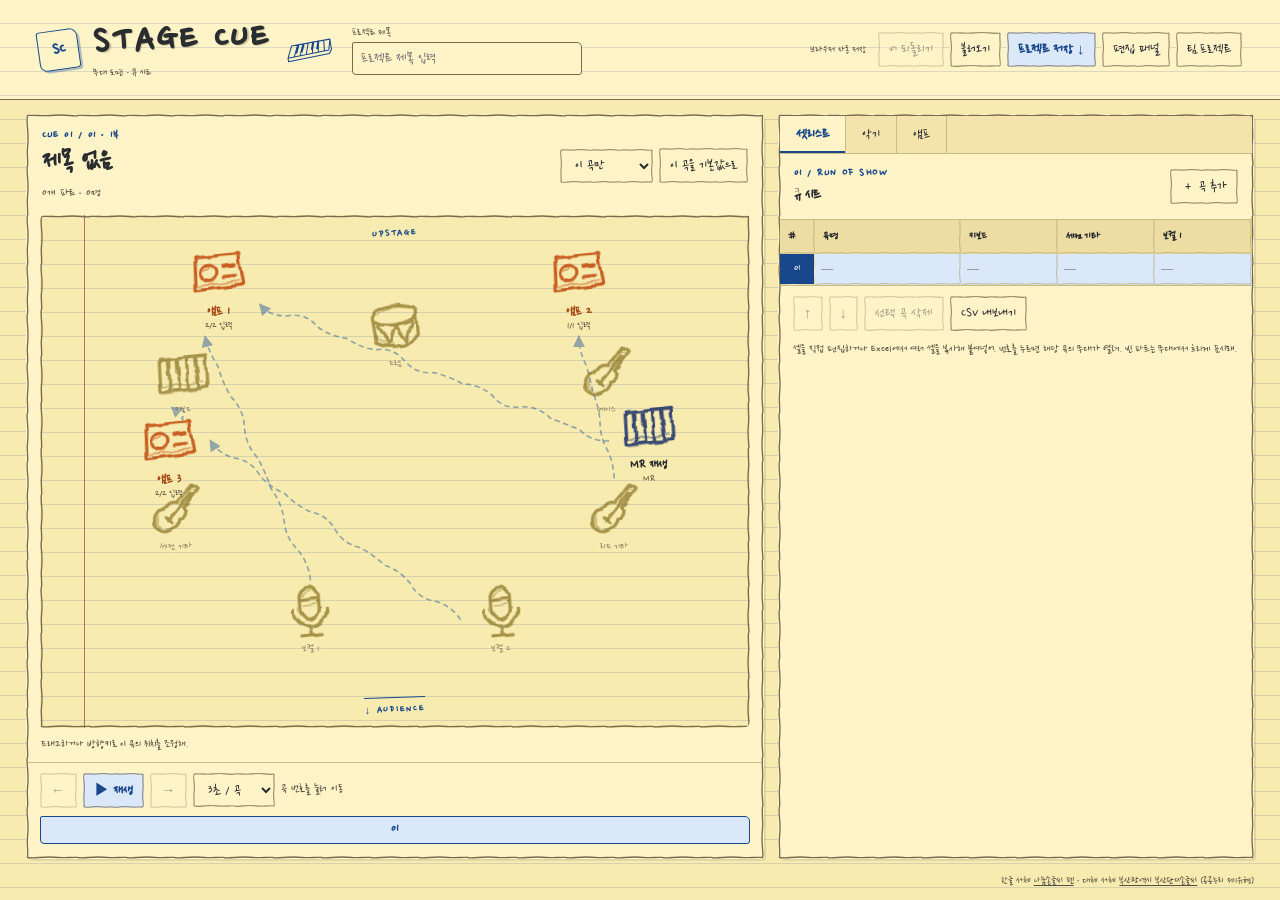
==== commit be9941ab: "Deploy Stage Cue from Sites v3" ====
--- a/stage-cue/index.html
+++ b/stage-cue/index.html
@@ -72,7 +72,7 @@
 }
 .stage-name{position:absolute;z-index:2;transform:translate(-50%,-50%);touch-action:none;cursor:grab}
 .stage-name:hover{background:#fff}
-.waiting-names{position:absolute;z-index:3;top:24px;bottom:24px;left:calc(6% + 4px);display:flex;flex-direction:column;align-items:flex-start;justify-content:center;gap:4px;pointer-events:none}
+.waiting-names{position:absolute;z-index:3;top:24px;bottom:24px;right:calc(94% + 4px);display:flex;flex-direction:column;align-items:flex-end;justify-content:center;gap:4px;pointer-events:none}
 .waiting-names .name-slip{opacity:1}
 .station:active{cursor:grabbing;z-index:5}
 .station.inactive{opacity:.62}
@@ -547,7 +547,7 @@
  const differentPart=({from,to})=>Number(from.column!==to.column);
  matches.sort((a,b)=>differentPart(a)-differentPart(b)||a.distance-b.distance);
  const usedOrigins=new Set(),usedDestinations=new Set();
- const timing={duration:580,easing:'ease-in-out'};
+ const timing={duration:1000,easing:'ease-in-out'};
  for(const {from,to,distance} of matches){
   if(usedOrigins.has(from)||usedDestinations.has(to))continue;
   usedOrigins.add(from);
@@ -682,7 +682,15 @@
    const port=(i+1)/(amp.inputs.length+1);
    const [x1,y1]=horizontal?point(from,dx>0?1:0,.5):point(from,.5,dy>0?1:0);
    const [x2,y2]=horizontal?point(target,dx>0?0:1,port):point(target,port,dy>0?0:1);
-   const path=svg('line',{x1,y1,x2,y2,stroke:'var(--wire)','stroke-width':1.7,'marker-end':'url(#amp-arrow)'});
+   const length=Math.hypot(x2-x1,y2-y1),segments=Math.max(4,Math.min(12,Math.ceil(length/34)));
+   const bend=Math.min(13,Math.max(4,length*.025)),normal=[-(y2-y1)/length,(x2-x1)/length];
+   let d='M '+x1+' '+y1;
+   for(let step=1;step<=segments;step++){
+    const t=step/segments,mid=t-.5/segments,wobble=Math.sin(step*2.3+i*1.7)*bend;
+    const cx=x1+(x2-x1)*mid+normal[0]*wobble,cy=y1+(y2-y1)*mid+normal[1]*wobble;
+    d+=' Q '+cx+' '+cy+' '+(x1+(x2-x1)*t)+' '+(y1+(y2-y1)*t);
+   }
+   const path=svg('path',{d,fill:'none',stroke:'var(--wire)','stroke-width':1.7,'stroke-linecap':'round','stroke-linejoin':'round','marker-end':'url(#amp-arrow)'});
    if(!assignment(current(),source).trim()){path.setAttribute('stroke-dasharray','4 5');path.setAttribute('opacity','.48')}
    layer.append(path);
   });
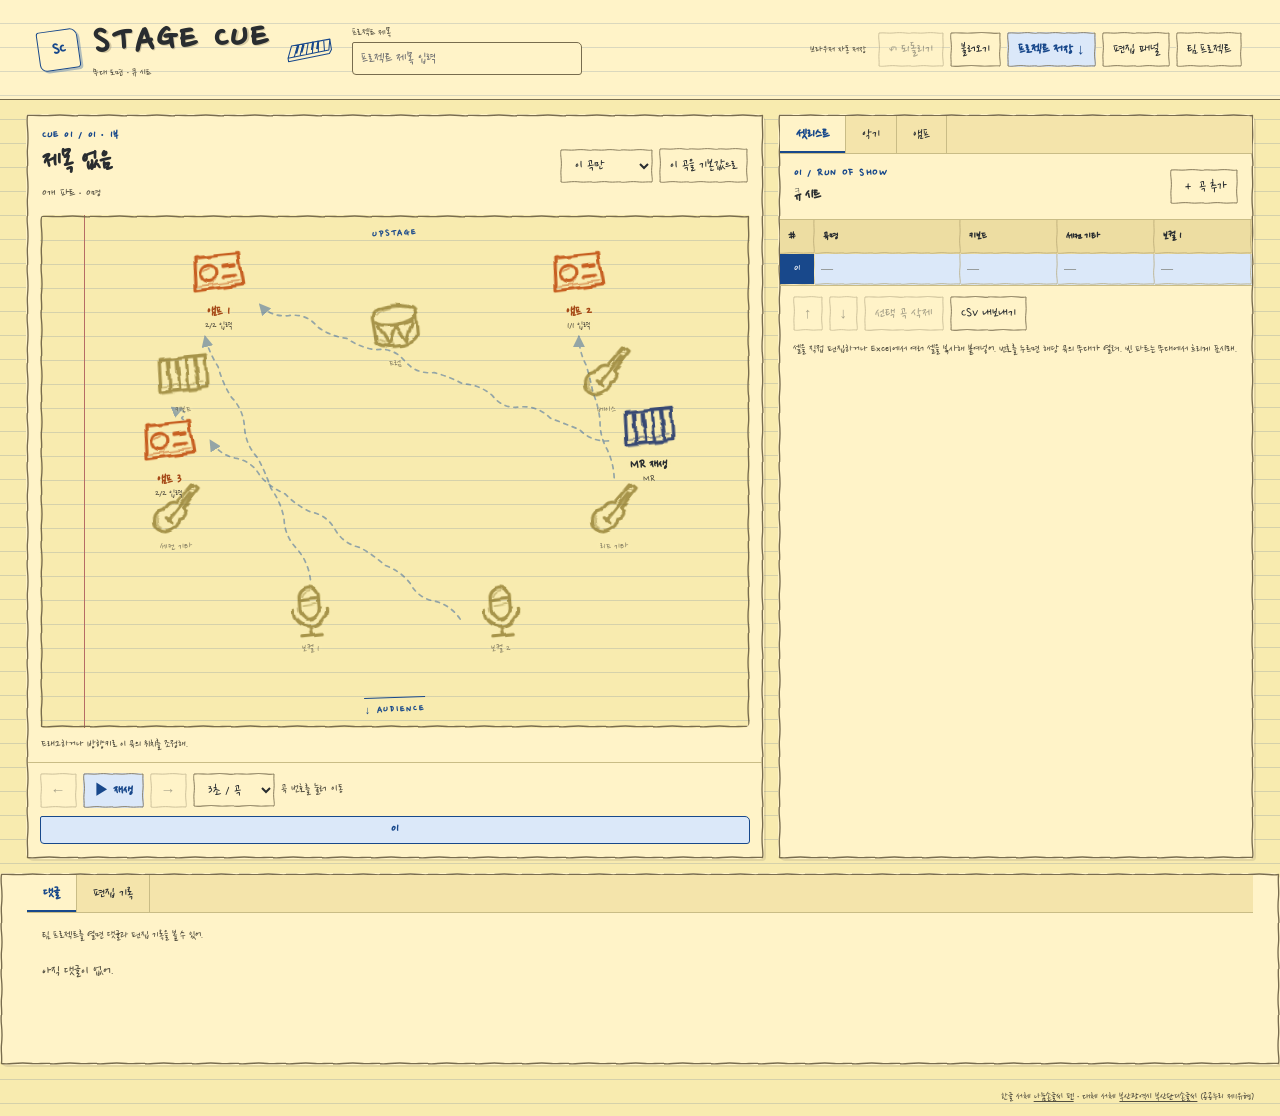
==== commit abc4ed5d: "Deploy Stage Cue from Sites v6" ====
--- a/stage-cue/index.html
+++ b/stage-cue/index.html
@@ -81,7 +81,7 @@
 .station.instrument.assigned{--role:var(--person)}
 .station.amp{--role:#c76124}
 .station.link-selected{outline:2px dashed #c76124;outline-offset:3px}
-.station.amp .amp-title{color:#a64a18}
+.station.amp .amp-title{color:#a64a18}.station.amp.readonly{cursor:default}.station.amp.readonly{cursor:default}
 .station.amp .bt{color:#315f9d}
 .station>svg{width:58px;height:58px;flex:none}
 .station svg .pencil-mark{stroke-width:.72;opacity:.55}
@@ -130,7 +130,7 @@
 .amp-ports select{min-width:0;flex:1;padding:4px}
 .hide,[hidden]{display:none!important}
 @media(max-width:850px){.shell{grid-template-columns:1fr}.stage{height:420px}.sheet{max-height:440px}}
-@media(max-width:420px){.stage{margin:0 5px}.station{width:64px;min-height:78px;gap:2px;padding:2px}.station>svg{width:46px;height:46px}.station b{font-size:12px}.station small{font-size:10px}}
+@media(max-width:420px){.comment-form{grid-template-columns:1fr}.stage{margin:0 5px}.station{width:64px;min-height:78px;gap:2px;padding:2px}.station>svg{width:46px;height:46px}.station b{font-size:12px}.station small{font-size:10px}}
 /* Ink outlines for the layout. Notebook rules are drawn by the paper background. */
 :root{
  --sketch-frame:url("data:image/svg+xml,%3Csvg xmlns='http://www.w3.org/2000/svg' width='72' height='72' viewBox='0 0 72 72'%3E%3Cpath d='M2 2 C14 1 21 3 31 2 S48 1 57 2 S66 2.6 70 2 C69 15 71 23 70 33 S69 48 70 58 S70.7 66 70 70 C60 69 52 71 43 70 S27 69 17 70 S6 70.7 2 70 C3 60 1 53 2 44 S3 28 2 18 S1.3 7 2 2Z' fill='none' stroke='%23786c4e' stroke-width='1.8' stroke-linejoin='round'/%3E%3C/svg%3E");
@@ -160,6 +160,18 @@
 .team-dialog input{padding:6px 8px;font:inherit}
 .team-dialog .tools{flex-wrap:wrap}
 .team-dialog [role=status]{min-height:1.5em}
+.community{max-width:1800px;margin:0 auto 24px;padding:0 clamp(10px,2vw,28px)}
+.community>.sidetabs{margin:0 -1px}.community-body{padding:14px;min-height:150px}
+.community-meta{font-size:12px;color:var(--muted);margin-bottom:8px}
+.comment-form{display:grid;grid-template-columns:1fr auto;gap:8px;margin-bottom:12px}
+.comment-form textarea{min-height:68px;resize:vertical;padding:8px;background:var(--panel);border:1px solid var(--pencil);font:inherit}
+.comment-list,.activity-list{display:grid;gap:8px;max-height:340px;overflow:auto;list-style:none;padding:0;margin:0}
+.community-item{padding:8px 10px;background:#fff6d6;border-left:2px solid var(--signal);overflow-wrap:anywhere}
+.community-item header{display:flex;justify-content:space-between;gap:8px;padding:0;background:none;border:0;font-size:12px}
+.community-item header small{white-space:nowrap}.community-item p{white-space:pre-wrap;margin-top:4px}
+.admin-badge{display:inline-block;margin-left:5px;padding:1px 5px;border:1px solid var(--signal);border-radius:8px;color:var(--signal);font-size:10px}
+.empty-community{color:var(--muted);padding:10px 0}
+@media(max-width:420px){.comment-form{grid-template-columns:1fr}}
 </style>
 <header><div class="header-title"><div class="brand"><span class="logo" aria-hidden="true">SC</span><div><strong>STAGE CUE</strong><small>무대 도면 · 큐 시트</small></div></div><label class="project-title">프로젝트 제목<input id="projectTitle" type="text" maxlength="100" placeholder="프로젝트 제목 입력"></label></div><div class="tools"><small id="save" role="status"></small><button id="undo" disabled title="Ctrl+Z">↶ 되돌리기</button><button id="importProject">불러오기</button><button id="exportProject">프로젝트 저장 ↓</button><input id="projectFile" type="file" accept=".json,application/json" hidden><button id="toggle" aria-expanded="true">편집 패널</button></div></header>
 <svg width="0" height="0" style="position:absolute" aria-hidden="true" focusable="false">
@@ -172,8 +184,15 @@
 </svg>
 <main class="shell" id="shell">
 <section class="panel"><div class="head"><div><div class="eyebrow" id="cue"></div><h1 id="song"></h1><small id="summary"></small></div><div class="tools"><select id="scope" aria-label="배치와 연결의 적용 범위"><option value="song">이 곡만</option><option value="base">전체 기본값</option></select><button id="resetSong" title="현재 곡의 위치와 연결을 전체 기본값으로 되돌려">이 곡을 기본값으로</button></div></div><div class="stage" id="stage" aria-label="무대 배치"></div><p class="note" id="note"></p><div class="transport"><div class="tools"><button id="prev" aria-label="이전 곡">←</button><button id="play" class="accent">▶ 재생</button><button id="next" aria-label="다음 곡">→</button><select id="speed" aria-label="곡당 재생 시간"><option value="1500">1.5초 / 곡</option><option value="3000" selected>3초 / 곡</option><option value="6000">6초 / 곡</option></select><small>곡 번호를 눌러 이동</small></div><nav class="rail" id="rail" aria-label="곡 타임라인"></nav></div></section>
-<aside class="panel" id="side"><div class="sidetabs" aria-label="편집 탭"><button id="setTab" aria-pressed="true">셋리스트</button><button id="instrumentTab" aria-pressed="false">악기</button><button id="ampTab" aria-pressed="false">앰프</button></div><div id="setEditor"><div class="head"><div><div class="eyebrow">01 / RUN OF SHOW</div><h2>큐 시트</h2></div><button id="add">＋ 곡 추가</button></div><div class="sheet" id="sheet"><table><thead id="columns"></thead><tbody id="rows"></tbody></table></div><div class="sheetfoot"><button id="up" aria-label="선택 곡 위로">↑</button><button id="down" aria-label="선택 곡 아래로">↓</button><button id="remove">선택 곡 삭제</button><button id="csv">CSV 내보내기</button></div><p class="sheethelp muted">셀을 직접 편집하거나 Excel에서 여러 셀을 복사해 붙여넣어. 번호를 누르면 해당 곡의 무대가 열려. 빈 파트는 무대에서 흐리게 표시돼.</p></div><section id="instrumentEditor" class="hide"><div class="head"><div><div class="eyebrow">03 / STAGE INSTRUMENTS</div><h2>무대 악기</h2></div><button id="addInstrument">＋ 악기 추가</button></div><p class="sheethelp muted">모든 곡에서 쓰는 악기와 보컬 포지션을 관리해. 곡별 담당자는 큐 시트에서 정해.</p><div class="amp-list" id="instruments"></div></section><section id="ampEditor" class="hide"><div class="head"><div><div class="eyebrow">02 / SIGNAL ROUTING</div><h2>앰프 패치</h2></div><button id="addAmp">＋ 앰프 추가</button></div><p class="sheethelp muted">위의 적용 범위에 따라 입력마다 연결을 골라. 곡별로 바꾸지 않은 입력은 전체 기본값을 따라가. 앰프 이름과 입력 수는 모든 곡에서 공통이야.</p><div class="amp-list" id="amps"></div></section></aside>
+<aside class="panel" id="side"><div class="sidetabs" aria-label="편집 탭"><button id="setTab" aria-pressed="true">셋리스트</button><button id="instrumentTab" aria-pressed="false">악기</button><button id="ampTab" aria-pressed="false">앰프</button></div><div id="setEditor"><div class="head"><div><div class="eyebrow">01 / RUN OF SHOW</div><h2>큐 시트</h2></div><button id="add">＋ 곡 추가</button></div><div class="sheet" id="sheet"><table><thead id="columns"></thead><tbody id="rows"></tbody></table></div><div class="sheetfoot"><button id="up" aria-label="선택 곡 위로">↑</button><button id="down" aria-label="선택 곡 아래로">↓</button><button id="remove">선택 곡 삭제</button><button id="csv">CSV 내보내기</button></div><p class="sheethelp muted">셀을 직접 편집하거나 Excel에서 여러 셀을 복사해 붙여넣어. 번호를 누르면 해당 곡의 무대가 열려. 빈 파트는 무대에서 흐리게 표시돼.</p></div><section id="instrumentEditor" class="hide"><div class="head"><div><div class="eyebrow">03 / STAGE INSTRUMENTS</div><h2>무대 악기</h2></div><button id="addInstrument">＋ 악기 추가</button></div><p class="sheethelp muted">모든 곡에서 쓰는 악기와 보컬 포지션을 관리해. 곡별 담당자는 큐 시트에서 정해.</p><div class="amp-list" id="instruments"></div></section><section id="ampEditor" class="hide"><div class="head"><div><div class="eyebrow">02 / SIGNAL ROUTING</div><h2>앰프 패치</h2></div><button id="addAmp">＋ 앰프 추가</button></div><p class="sheethelp muted">위의 적용 범위에 따라 입력마다 연결을 골라. 곡별로 바꾸지 않은 입력은 전체 기본값을 따라가. 앰프 이름과 입력 수는 모든 곡에서 공통이야. 앰프 위치는 관리자 이가연만 옮길 수 있어. 앰프 위치는 관리자 이가연만 옮길 수 있어.</p><div class="amp-list" id="amps"></div></section></aside>
 </main>
+ <section class="community panel" id="community" aria-label="팀 소통">
+  <nav class="sidetabs" aria-label="팀 소통 탭"><button id="commentsTab" aria-pressed="true">댓글</button><button id="activityTab" aria-pressed="false">편집 기록</button></nav>
+  <div class="community-body"><p class="community-meta" id="communityMeta">팀 프로젝트를 열면 댓글과 편집 기록을 볼 수 있어.</p>
+   <div id="commentsPane"><form class="comment-form" id="commentForm" hidden><textarea id="commentBody" maxlength="500" placeholder="팀원에게 남길 댓글" required></textarea><button class="accent" type="submit">댓글 남기기</button></form><ul class="comment-list" id="commentList"><li class="empty-community">아직 댓글이 없어.</li></ul></div>
+   <ol class="activity-list" id="activityList" hidden><li class="empty-community">아직 편집 기록이 없어.</li></ol>
+  </div>
+ </section>
 <footer class="font-credit">한글 서체 <a href="https://fonts.google.com/specimen/Nanum+Pen+Script">나눔손글씨 펜</a> · 대체 서체 <a href="https://www.busan.go.kr/bhbusan">부산광역시 부산단디손글씨</a> (공공누리 제1유형)</footer>
 <dialog id="teamDialog" class="team-dialog" aria-labelledby="teamTitle">
  <h2 id="teamTitle">팀 프로젝트</h2>
@@ -182,6 +201,7 @@
   <div class="tools"><button type="submit">공유 프로젝트 열기</button></div>
  </form>
  <p id="teamIdentity" hidden></p>
+ <div id="teamAdminUnlock" hidden><label>관리자 확인 코드<input id="teamAdminKey" type="password" autocomplete="off"></label><button id="adminUnlock" type="button">관리자 권한 적용</button></div>
  <div class="tools">
   <button id="teamSave" hidden>팀에 저장</button>
   <button id="teamReload" hidden>최신 버전 불러오기</button>
@@ -348,7 +368,7 @@
   const assigned=amp?'':assignment(song,col);
   const instrument=!amp&&col!==4;
   const assignedName=performerName(assigned);
-  const card=make('button');card.dataset.station=String(col);card.className='station'+(amp?' amp':instrument?(assignedName?' instrument assigned':' instrument unassigned inactive'):'');
+  const card=make('button');card.dataset.station=String(col);card.className='station'+(amp?' amp'+(window.stageCueCanMoveAmp?.()?'':' readonly'):instrument?(assignedName?' instrument assigned':' instrument unassigned inactive'):'');
   card.style.setProperty('--role',amp?'#c76124':instrument?(assignedName?performerColor(assignedName):'#76600f'):color);
   if(instrument&&assignedName)colorPerformer(card,assigned);
   const label=make('span');
@@ -403,10 +423,10 @@
   };
   paint(position(col));
   let drag;
-  card.onpointerdown=e=>{if(e.button!==0)return;pause();drag={id:e.pointerId,x:e.clientX,y:e.clientY,start:position(col)};card.setPointerCapture(e.pointerId)};
+  card.onpointerdown=e=>{if(e.button!==0||(amp&&!window.stageCueCanMoveAmp?.()))return;pause();drag={id:e.pointerId,x:e.clientX,y:e.clientY,start:position(col)};card.setPointerCapture(e.pointerId)};
   card.onpointermove=e=>{if(drag?.id!==e.pointerId)return;const box=$('stage').getBoundingClientRect();if(Math.hypot(e.clientX-drag.x,e.clientY-drag.y)>2||drag.moved){drag.moved=true;commit(drag.start[0]+(e.clientX-drag.x)/box.width*100,drag.start[1]+(e.clientY-drag.y)/box.height*100)}};
   card.onlostpointercapture=()=>{drag=null};
-  card.onkeydown=e=>{const move={ArrowLeft:[-1,0],ArrowRight:[1,0],ArrowUp:[0,-1],ArrowDown:[0,1]}[e.key];if(!move)return;e.preventDefault();pause();const [x,y]=position(col);const step=e.shiftKey?5:1;commit(x+move[0]*step,y+move[1]*step)};
+  card.onkeydown=e=>{if(amp&&!window.stageCueCanMoveAmp?.())return;const move={ArrowLeft:[-1,0],ArrowRight:[1,0],ArrowUp:[0,-1],ArrowDown:[0,1]}[e.key];if(!move)return;e.preventDefault();pause();const [x,y]=position(col);const step=e.shiftKey?5:1;commit(x+move[0]*step,y+move[1]*step)};
   return card;
  }));
  for(const {slip,card,col} of slips){
@@ -683,7 +703,7 @@
    const [x1,y1]=horizontal?point(from,dx>0?1:0,.5):point(from,.5,dy>0?1:0);
    const [x2,y2]=horizontal?point(target,dx>0?0:1,port):point(target,port,dy>0?0:1);
    const length=Math.hypot(x2-x1,y2-y1),segments=Math.max(4,Math.min(12,Math.ceil(length/34)));
-   const bend=Math.min(13,Math.max(4,length*.025)),normal=[-(y2-y1)/length,(x2-x1)/length];
+   const bend=Math.min(13,Math.max(4,length*.025)),normal=length?[ -(y2-y1)/length,(x2-x1)/length ]:[0,0];
    let d='M '+x1+' '+y1;
    for(let step=1;step<=segments;step++){
     const t=step/segments,mid=t-.5/segments,wobble=Math.sin(step*2.3+i*1.7)*bend;
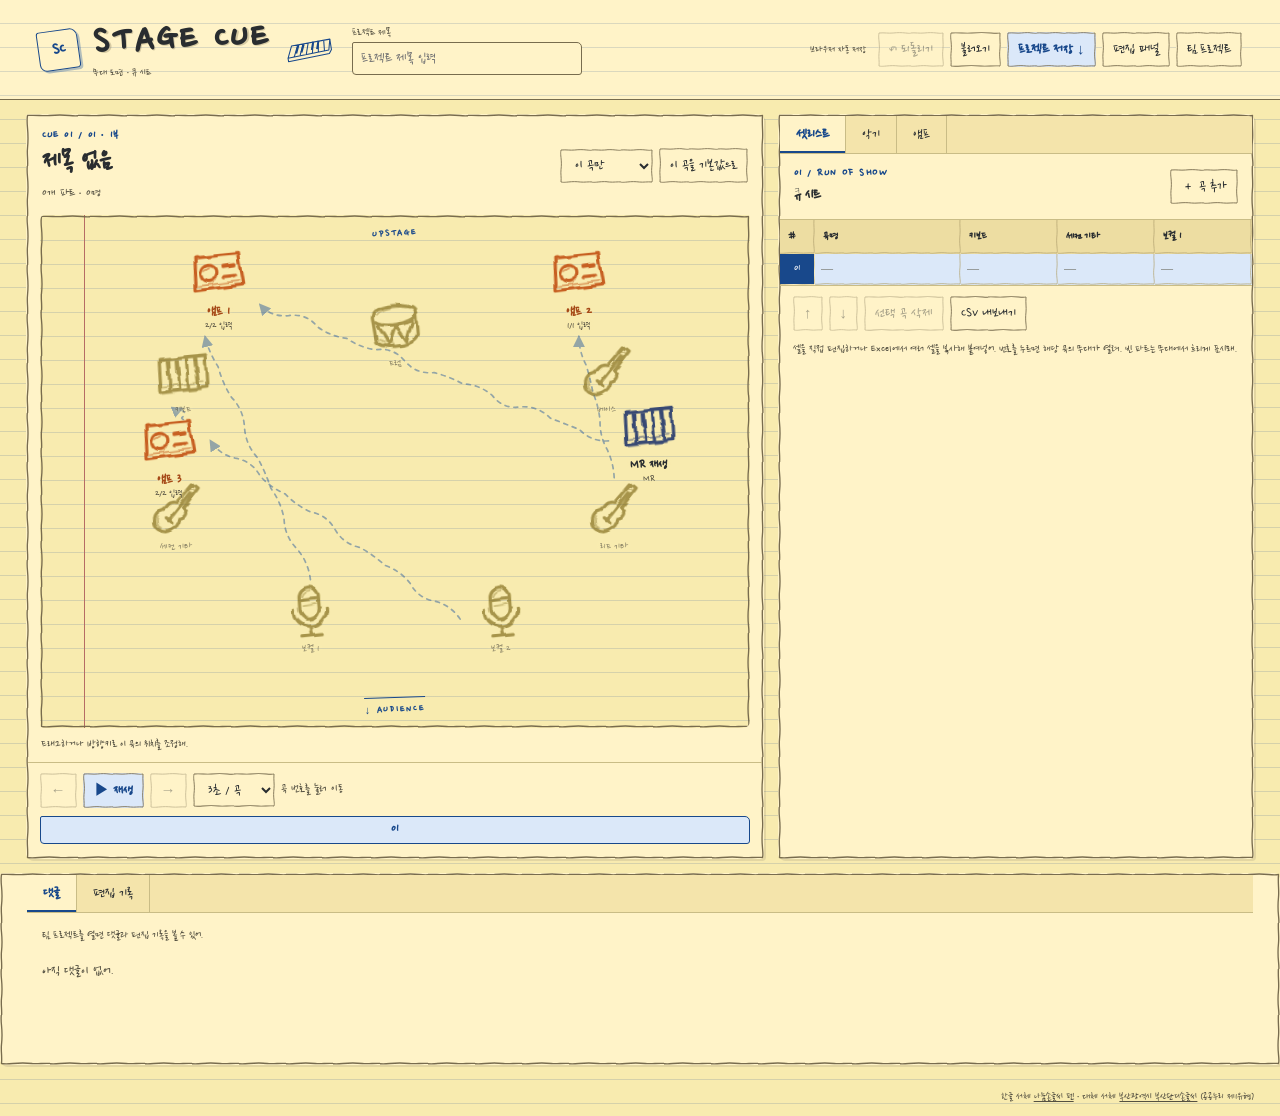
==== commit a1fbb8dc: "Deploy Stage Cue from Sites v7" ====
--- a/stage-cue/index.html
+++ b/stage-cue/index.html
@@ -956,7 +956,8 @@
   historyReady=true;
   $('undo').disabled=true;
  },
- status:message=>{$('save').textContent=message}
+ status:message=>{$('save').textContent=message},
+ refreshStage:()=>drawStage()
 };
 </script>
 <script src="./team-config.js" defer></script>
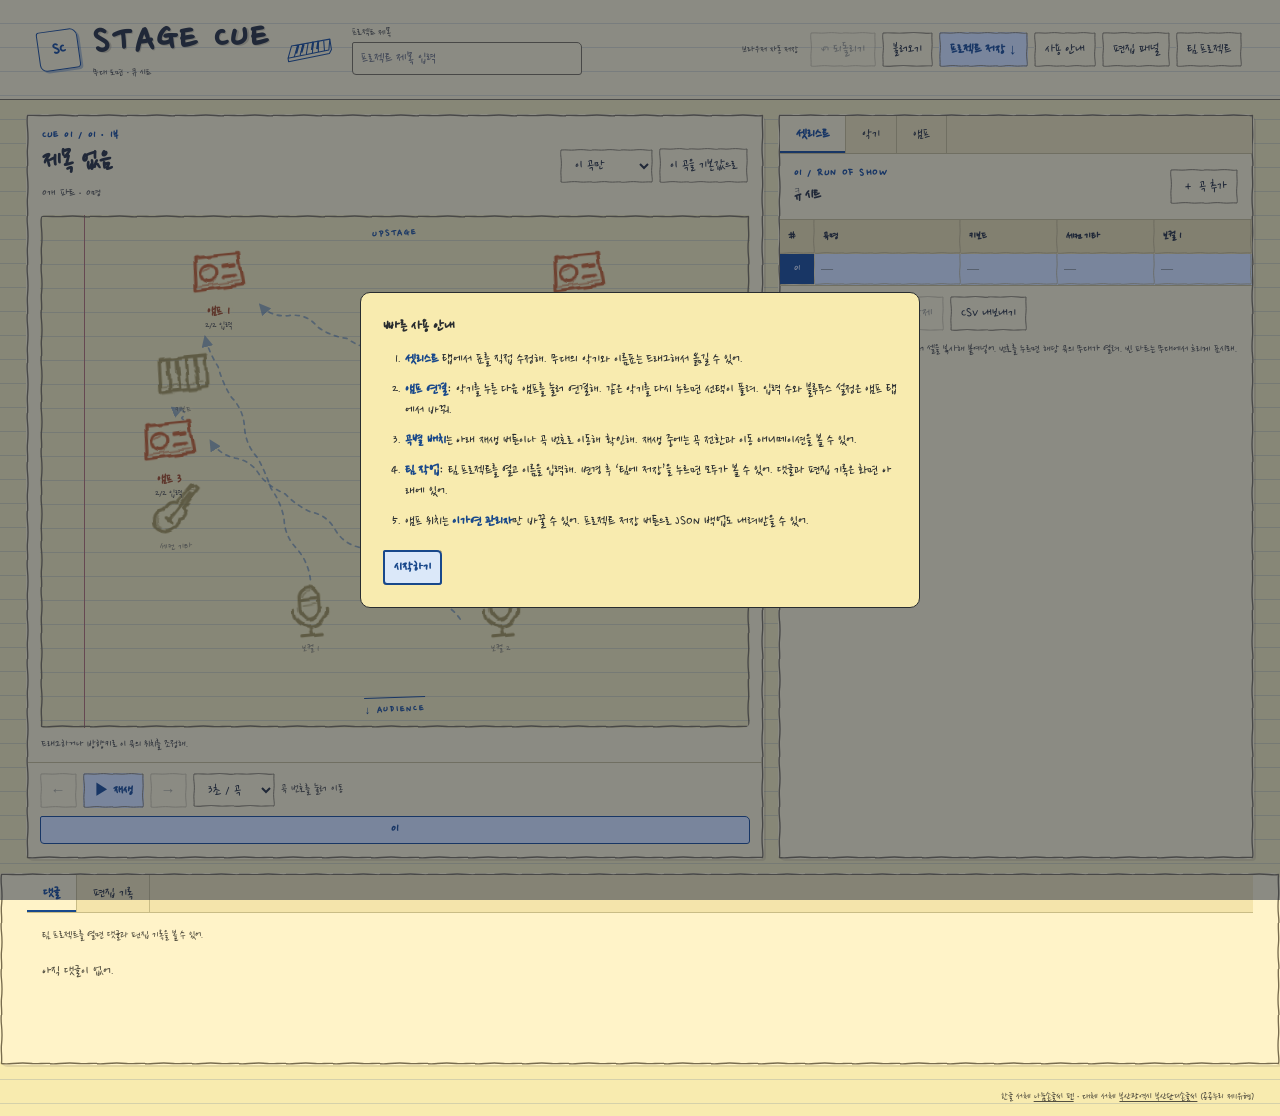
==== commit 8e4865eb: "Deploy Stage Cue from Sites v9" ====
--- a/stage-cue/index.html
+++ b/stage-cue/index.html
@@ -154,7 +154,7 @@
 .font-credit{max-width:1800px;margin:auto;padding:0 clamp(10px,2vw,28px) 12px;text-align:right;font-size:11px;color:var(--muted)}
 .font-credit a{color:inherit}
 .team-dialog{width:min(440px,calc(100% - 32px));padding:22px;background:var(--paper,#fff4ca);color:inherit;border:1px solid currentColor;border-radius:10px}
-.team-dialog::backdrop{background:#19244080}
+.team-dialog::backdrop{background:#19244080}.guide-dialog{width:min(560px,calc(100% - 32px));max-height:min(82vh,680px);overflow:auto}.guide-steps{padding-left:22px;margin:12px 0 18px}.guide-steps li{margin:9px 0}.guide-steps strong{color:var(--signal)}
 .team-dialog h2{margin:0 0 8px}
 .team-dialog label{display:grid;gap:5px;margin:12px 0}
 .team-dialog input{padding:6px 8px;font:inherit}
@@ -173,7 +173,7 @@
 .empty-community{color:var(--muted);padding:10px 0}
 @media(max-width:420px){.comment-form{grid-template-columns:1fr}}
 </style>
-<header><div class="header-title"><div class="brand"><span class="logo" aria-hidden="true">SC</span><div><strong>STAGE CUE</strong><small>무대 도면 · 큐 시트</small></div></div><label class="project-title">프로젝트 제목<input id="projectTitle" type="text" maxlength="100" placeholder="프로젝트 제목 입력"></label></div><div class="tools"><small id="save" role="status"></small><button id="undo" disabled title="Ctrl+Z">↶ 되돌리기</button><button id="importProject">불러오기</button><button id="exportProject">프로젝트 저장 ↓</button><input id="projectFile" type="file" accept=".json,application/json" hidden><button id="toggle" aria-expanded="true">편집 패널</button></div></header>
+<header><div class="header-title"><div class="brand"><span class="logo" aria-hidden="true">SC</span><div><strong>STAGE CUE</strong><small>무대 도면 · 큐 시트</small></div></div><label class="project-title">프로젝트 제목<input id="projectTitle" type="text" maxlength="100" placeholder="프로젝트 제목 입력"></label></div><div class="tools"><small id="save" role="status"></small><button id="undo" disabled title="Ctrl+Z">↶ 되돌리기</button><button id="importProject">불러오기</button><button id="exportProject">프로젝트 저장 ↓</button><input id="projectFile" type="file" accept=".json,application/json" hidden><button id="help" aria-haspopup="dialog">사용 안내</button><button id="toggle" aria-expanded="true">편집 패널</button></div></header>
 <svg width="0" height="0" style="position:absolute" aria-hidden="true" focusable="false">
  <defs>
   <filter id="pencil-curve" filterUnits="userSpaceOnUse" x="-2" y="-2" width="28" height="28">
@@ -194,6 +194,17 @@
   </div>
  </section>
 <footer class="font-credit">한글 서체 <a href="https://fonts.google.com/specimen/Nanum+Pen+Script">나눔손글씨 펜</a> · 대체 서체 <a href="https://www.busan.go.kr/bhbusan">부산광역시 부산단디손글씨</a> (공공누리 제1유형)</footer>
+<dialog id="guideDialog" class="team-dialog guide-dialog" aria-labelledby="guideTitle">
+ <h2 id="guideTitle">빠른 사용 안내</h2>
+ <ol class="guide-steps">
+  <li><strong>셋리스트</strong> 탭에서 표를 직접 수정해. 무대의 악기와 이름표는 드래그해서 옮길 수 있어.</li>
+  <li><strong>앰프 연결</strong>: 악기를 누른 다음 앰프를 눌러 연결해. 같은 악기를 다시 누르면 선택이 풀려. 입력 수와 블루투스 설정은 앰프 탭에서 바꿔.</li>
+  <li><strong>곡별 배치</strong>는 아래 재생 버튼이나 곡 번호로 이동해 확인해. 재생 중에는 곡 전환과 이동 애니메이션을 볼 수 있어.</li>
+  <li><strong>팀 작업</strong>: 팀 프로젝트를 열고 이름을 입력해. 변경 후 ‘팀에 저장’을 누르면 모두가 볼 수 있어. 댓글과 편집 기록은 화면 아래에 있어.</li>
+  <li>앰프 위치는 <strong>이가연 관리자</strong>만 바꿀 수 있어. 프로젝트 저장 버튼으로 JSON 백업도 내려받을 수 있어.</li>
+ </ol>
+ <div class="tools"><button id="guideClose" class="accent">시작하기</button></div>
+</dialog>
 <dialog id="teamDialog" class="team-dialog" aria-labelledby="teamTitle">
  <h2 id="teamTitle">팀 프로젝트</h2>
  <form id="teamJoin">
@@ -959,6 +970,10 @@
  status:message=>{$('save').textContent=message},
  refreshStage:()=>drawStage()
 };
+const guide=$('guideDialog');
+$('help').onclick=()=>guide.showModal();
+$('guideClose').onclick=()=>guide.close();
+try{if(localStorage.getItem('stage-cue-guide-seen')!=='1'){guide.showModal();localStorage.setItem('stage-cue-guide-seen','1')}}catch{guide.showModal()}
 </script>
 <script src="./team-config.js" defer></script>
 <script src="./team-sync.js" defer></script>
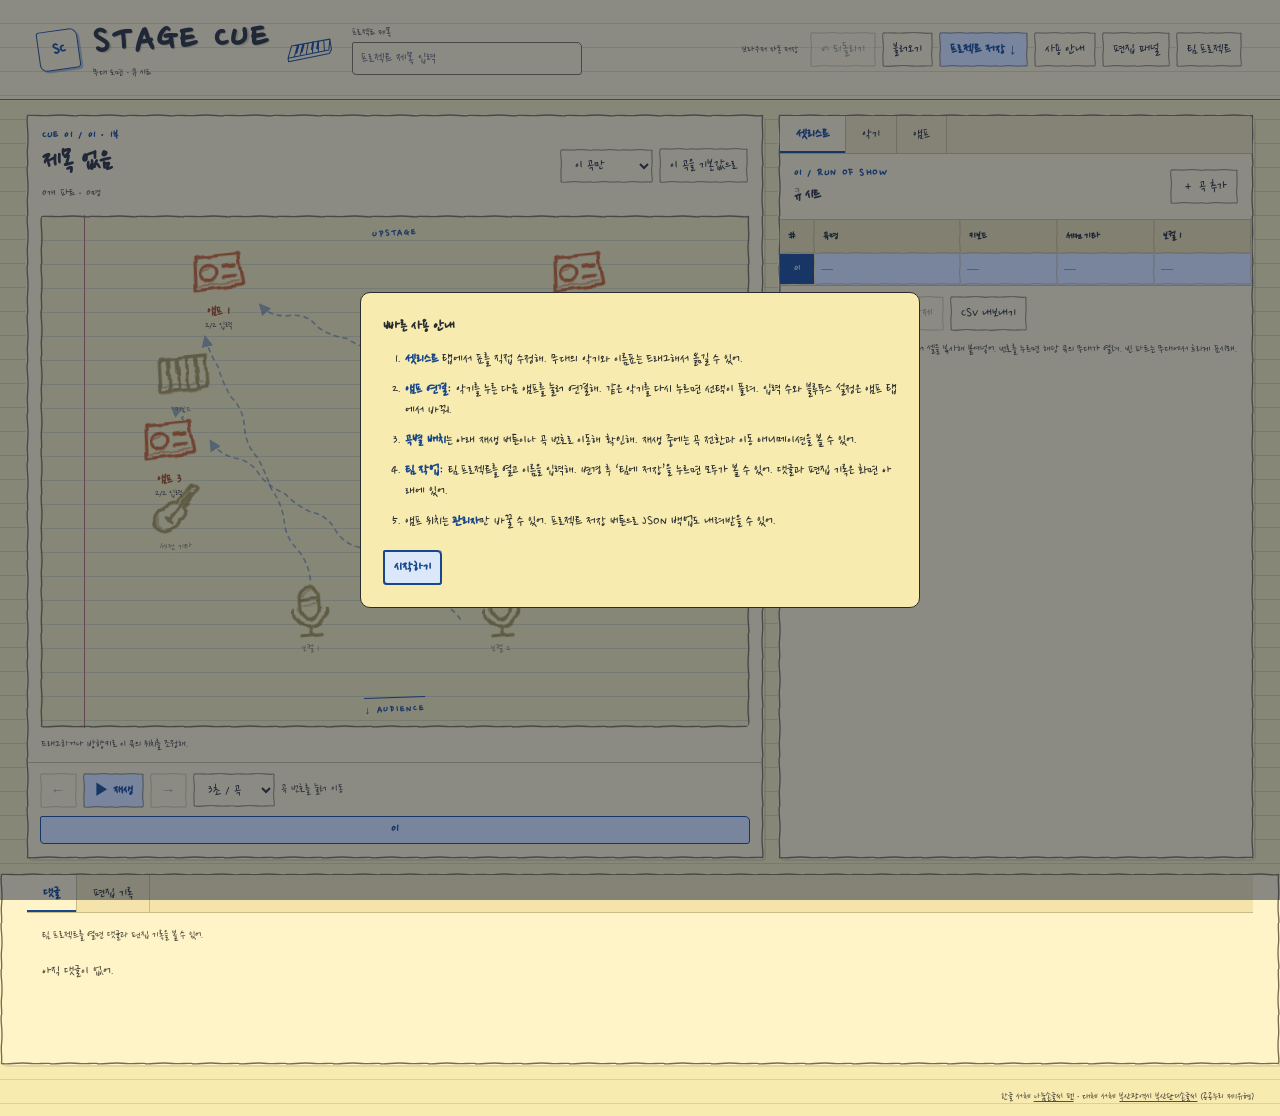
==== commit 3f77ccc5: "Remove personal name from Stage Cue guide" ====
--- a/stage-cue/index.html
+++ b/stage-cue/index.html
@@ -184,7 +184,7 @@
 </svg>
 <main class="shell" id="shell">
 <section class="panel"><div class="head"><div><div class="eyebrow" id="cue"></div><h1 id="song"></h1><small id="summary"></small></div><div class="tools"><select id="scope" aria-label="배치와 연결의 적용 범위"><option value="song">이 곡만</option><option value="base">전체 기본값</option></select><button id="resetSong" title="현재 곡의 위치와 연결을 전체 기본값으로 되돌려">이 곡을 기본값으로</button></div></div><div class="stage" id="stage" aria-label="무대 배치"></div><p class="note" id="note"></p><div class="transport"><div class="tools"><button id="prev" aria-label="이전 곡">←</button><button id="play" class="accent">▶ 재생</button><button id="next" aria-label="다음 곡">→</button><select id="speed" aria-label="곡당 재생 시간"><option value="1500">1.5초 / 곡</option><option value="3000" selected>3초 / 곡</option><option value="6000">6초 / 곡</option></select><small>곡 번호를 눌러 이동</small></div><nav class="rail" id="rail" aria-label="곡 타임라인"></nav></div></section>
-<aside class="panel" id="side"><div class="sidetabs" aria-label="편집 탭"><button id="setTab" aria-pressed="true">셋리스트</button><button id="instrumentTab" aria-pressed="false">악기</button><button id="ampTab" aria-pressed="false">앰프</button></div><div id="setEditor"><div class="head"><div><div class="eyebrow">01 / RUN OF SHOW</div><h2>큐 시트</h2></div><button id="add">＋ 곡 추가</button></div><div class="sheet" id="sheet"><table><thead id="columns"></thead><tbody id="rows"></tbody></table></div><div class="sheetfoot"><button id="up" aria-label="선택 곡 위로">↑</button><button id="down" aria-label="선택 곡 아래로">↓</button><button id="remove">선택 곡 삭제</button><button id="csv">CSV 내보내기</button></div><p class="sheethelp muted">셀을 직접 편집하거나 Excel에서 여러 셀을 복사해 붙여넣어. 번호를 누르면 해당 곡의 무대가 열려. 빈 파트는 무대에서 흐리게 표시돼.</p></div><section id="instrumentEditor" class="hide"><div class="head"><div><div class="eyebrow">03 / STAGE INSTRUMENTS</div><h2>무대 악기</h2></div><button id="addInstrument">＋ 악기 추가</button></div><p class="sheethelp muted">모든 곡에서 쓰는 악기와 보컬 포지션을 관리해. 곡별 담당자는 큐 시트에서 정해.</p><div class="amp-list" id="instruments"></div></section><section id="ampEditor" class="hide"><div class="head"><div><div class="eyebrow">02 / SIGNAL ROUTING</div><h2>앰프 패치</h2></div><button id="addAmp">＋ 앰프 추가</button></div><p class="sheethelp muted">위의 적용 범위에 따라 입력마다 연결을 골라. 곡별로 바꾸지 않은 입력은 전체 기본값을 따라가. 앰프 이름과 입력 수는 모든 곡에서 공통이야. 앰프 위치는 관리자 이가연만 옮길 수 있어. 앰프 위치는 관리자 이가연만 옮길 수 있어.</p><div class="amp-list" id="amps"></div></section></aside>
+<aside class="panel" id="side"><div class="sidetabs" aria-label="편집 탭"><button id="setTab" aria-pressed="true">셋리스트</button><button id="instrumentTab" aria-pressed="false">악기</button><button id="ampTab" aria-pressed="false">앰프</button></div><div id="setEditor"><div class="head"><div><div class="eyebrow">01 / RUN OF SHOW</div><h2>큐 시트</h2></div><button id="add">＋ 곡 추가</button></div><div class="sheet" id="sheet"><table><thead id="columns"></thead><tbody id="rows"></tbody></table></div><div class="sheetfoot"><button id="up" aria-label="선택 곡 위로">↑</button><button id="down" aria-label="선택 곡 아래로">↓</button><button id="remove">선택 곡 삭제</button><button id="csv">CSV 내보내기</button></div><p class="sheethelp muted">셀을 직접 편집하거나 Excel에서 여러 셀을 복사해 붙여넣어. 번호를 누르면 해당 곡의 무대가 열려. 빈 파트는 무대에서 흐리게 표시돼.</p></div><section id="instrumentEditor" class="hide"><div class="head"><div><div class="eyebrow">03 / STAGE INSTRUMENTS</div><h2>무대 악기</h2></div><button id="addInstrument">＋ 악기 추가</button></div><p class="sheethelp muted">모든 곡에서 쓰는 악기와 보컬 포지션을 관리해. 곡별 담당자는 큐 시트에서 정해.</p><div class="amp-list" id="instruments"></div></section><section id="ampEditor" class="hide"><div class="head"><div><div class="eyebrow">02 / SIGNAL ROUTING</div><h2>앰프 패치</h2></div><button id="addAmp">＋ 앰프 추가</button></div><p class="sheethelp muted">위의 적용 범위에 따라 입력마다 연결을 골라. 곡별로 바꾸지 않은 입력은 전체 기본값을 따라가. 앰프 이름과 입력 수는 모든 곡에서 공통이야. 앰프 위치는 관리자만 옮길 수 있어. 앰프 위치는 관리자만 옮길 수 있어.</p><div class="amp-list" id="amps"></div></section></aside>
 </main>
  <section class="community panel" id="community" aria-label="팀 소통">
   <nav class="sidetabs" aria-label="팀 소통 탭"><button id="commentsTab" aria-pressed="true">댓글</button><button id="activityTab" aria-pressed="false">편집 기록</button></nav>
@@ -201,7 +201,7 @@
   <li><strong>앰프 연결</strong>: 악기를 누른 다음 앰프를 눌러 연결해. 같은 악기를 다시 누르면 선택이 풀려. 입력 수와 블루투스 설정은 앰프 탭에서 바꿔.</li>
   <li><strong>곡별 배치</strong>는 아래 재생 버튼이나 곡 번호로 이동해 확인해. 재생 중에는 곡 전환과 이동 애니메이션을 볼 수 있어.</li>
   <li><strong>팀 작업</strong>: 팀 프로젝트를 열고 이름을 입력해. 변경 후 ‘팀에 저장’을 누르면 모두가 볼 수 있어. 댓글과 편집 기록은 화면 아래에 있어.</li>
-  <li>앰프 위치는 <strong>이가연 관리자</strong>만 바꿀 수 있어. 프로젝트 저장 버튼으로 JSON 백업도 내려받을 수 있어.</li>
+  <li>앰프 위치는 <strong>관리자</strong>만 바꿀 수 있어. 프로젝트 저장 버튼으로 JSON 백업도 내려받을 수 있어.</li>
  </ol>
  <div class="tools"><button id="guideClose" class="accent">시작하기</button></div>
 </dialog>
